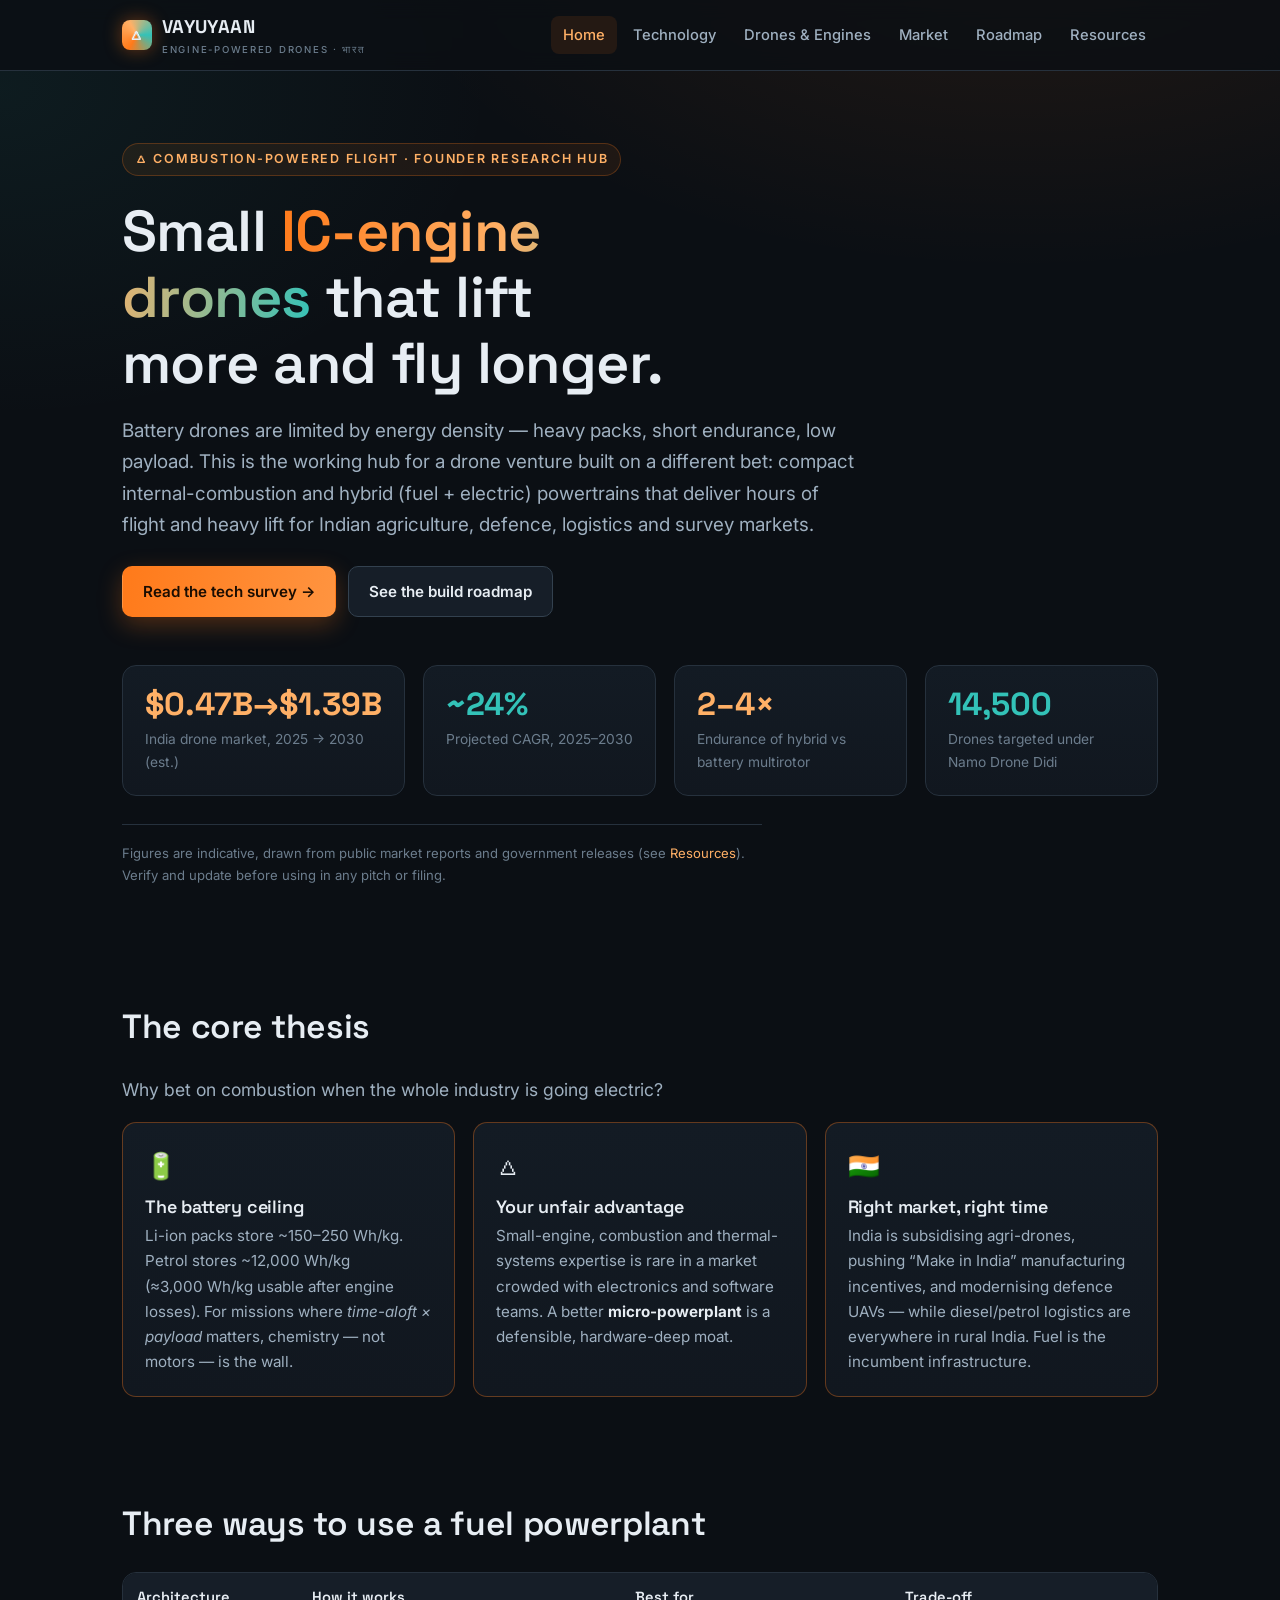
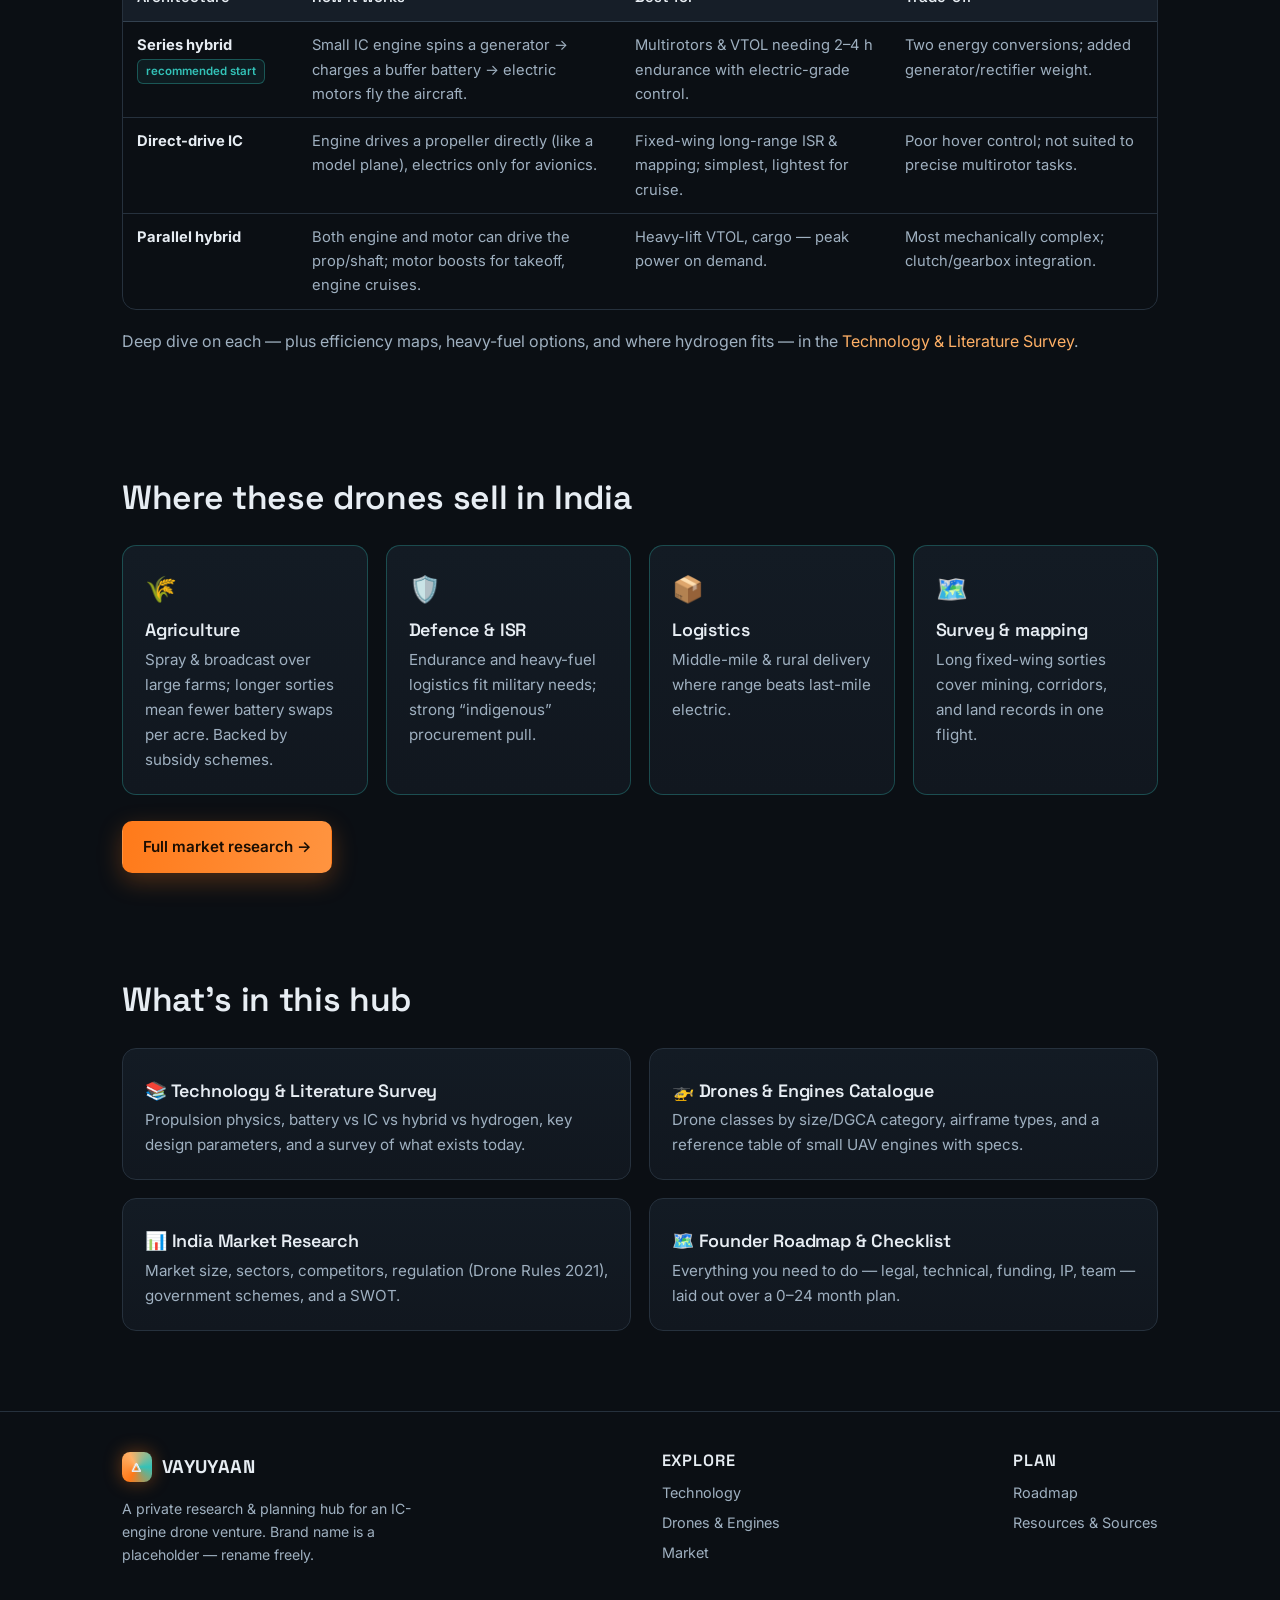
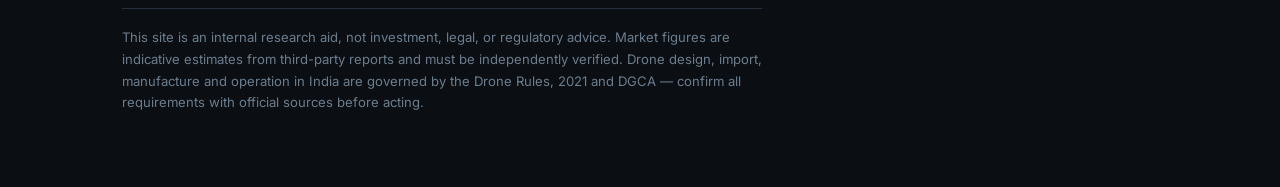
==== index.html @ 8cf5fa58 "Initial commit: IC-engine drone venture research & roadmap site Static GitHub-Pages-ready site: home" ====
<!DOCTYPE html>
<html lang="en">
<head>
<meta charset="UTF-8">
<meta name="viewport" content="width=device-width, initial-scale=1.0">
<title>VAYUYAAN — Engine-Powered Drones for India</title>
<meta name="description" content="A founder's research hub and roadmap for building small IC-engine and hybrid-powered drones for Indian agriculture, defence, logistics and surveying.">
<link rel="preconnect" href="https://fonts.googleapis.com">
<link rel="preconnect" href="https://fonts.gstatic.com" crossorigin>
<link href="https://fonts.googleapis.com/css2?family=Space+Grotesk:wght@400;500;600;700&family=Inter:wght@400;500;600&display=swap" rel="stylesheet">
<link rel="stylesheet" href="assets/style.css">
</head>
<body>

<header class="nav">
  <div class="nav-inner">
    <a class="brand" href="index.html">
      <span class="mark">🜂</span>
      <span>VAYUYAAN<small>Engine-powered drones · भारत</small></span>
    </a>
    <nav class="links">
      <a href="index.html" class="active">Home</a>
      <a href="technology.html">Technology</a>
      <a href="taxonomy.html">Drones &amp; Engines</a>
      <a href="market.html">Market</a>
      <a href="roadmap.html">Roadmap</a>
      <a href="resources.html">Resources</a>
    </nav>
  </div>
</header>

<main class="wrap">

  <section class="hero">
    <span class="eyebrow">🜂 Combustion-powered flight · Founder research hub</span>
    <h1>Small <span class="grad">IC-engine drones</span> that lift more and fly longer.</h1>
    <p class="lead">
      Battery drones are limited by energy density — heavy packs, short endurance, low payload.
      This is the working hub for a drone venture built on a different bet: compact internal-combustion
      and hybrid (fuel&nbsp;+&nbsp;electric) powertrains that deliver hours of flight and heavy lift for
      Indian agriculture, defence, logistics and survey markets.
    </p>
    <div class="cta-row">
      <a class="btn btn-primary" href="technology.html">Read the tech survey →</a>
      <a class="btn btn-ghost" href="roadmap.html">See the build roadmap</a>
    </div>
  </section>

  <section class="section">
    <div class="grid cols-4">
      <div class="card stat">
        <div class="num">$0.47B→$1.39B</div>
        <div class="lbl">India drone market, 2025 → 2030 (est.)</div>
      </div>
      <div class="card stat">
        <div class="num teal">~24%</div>
        <div class="lbl">Projected CAGR, 2025–2030</div>
      </div>
      <div class="card stat">
        <div class="num">2–4×</div>
        <div class="lbl">Endurance of hybrid vs battery multirotor</div>
      </div>
      <div class="card stat">
        <div class="num teal">14,500</div>
        <div class="lbl">Drones targeted under Namo Drone Didi</div>
      </div>
    </div>
    <p class="disclaimer">Figures are indicative, drawn from public market reports and government releases (see <a href="resources.html">Resources</a>). Verify and update before using in any pitch or filing.</p>
  </section>

  <section class="section">
    <h2 class="anchor" id="thesis">The core thesis</h2>
    <p class="lede">Why bet on combustion when the whole industry is going electric?</p>
    <div class="grid cols-3">
      <div class="card accent">
        <div class="ic">🔋</div>
        <h3>The battery ceiling</h3>
        <p>Li-ion packs store ~150–250&nbsp;Wh/kg. Petrol stores ~12,000&nbsp;Wh/kg (≈3,000&nbsp;Wh/kg usable after engine losses). For missions where <em>time-aloft × payload</em> matters, chemistry — not motors — is the wall.</p>
      </div>
      <div class="card accent">
        <div class="ic">🜂</div>
        <h3>Your unfair advantage</h3>
        <p>Small-engine, combustion and thermal-systems expertise is rare in a market crowded with electronics and software teams. A better <strong>micro-powerplant</strong> is a defensible, hardware-deep moat.</p>
      </div>
      <div class="card accent">
        <div class="ic">🇮🇳</div>
        <h3>Right market, right time</h3>
        <p>India is subsidising agri-drones, pushing “Make in India” manufacturing incentives, and modernising defence UAVs — while diesel/petrol logistics are everywhere in rural India. Fuel is the incumbent infrastructure.</p>
      </div>
    </div>
  </section>

  <section class="section">
    <h2 class="anchor" id="how">Three ways to use a fuel powerplant</h2>
    <div class="table-wrap">
      <table>
        <thead>
          <tr><th>Architecture</th><th>How it works</th><th>Best for</th><th>Trade-off</th></tr>
        </thead>
        <tbody>
          <tr>
            <td><strong>Series hybrid</strong> <span class="tag t">recommended start</span></td>
            <td>Small IC engine spins a generator → charges a buffer battery → electric motors fly the aircraft.</td>
            <td>Multirotors &amp; VTOL needing 2–4&nbsp;h endurance with electric-grade control.</td>
            <td>Two energy conversions; added generator/rectifier weight.</td>
          </tr>
          <tr>
            <td><strong>Direct-drive IC</strong></td>
            <td>Engine drives a propeller directly (like a model plane), electrics only for avionics.</td>
            <td>Fixed-wing long-range ISR &amp; mapping; simplest, lightest for cruise.</td>
            <td>Poor hover control; not suited to precise multirotor tasks.</td>
          </tr>
          <tr>
            <td><strong>Parallel hybrid</strong></td>
            <td>Both engine and motor can drive the prop/shaft; motor boosts for takeoff, engine cruises.</td>
            <td>Heavy-lift VTOL, cargo — peak power on demand.</td>
            <td>Most mechanically complex; clutch/gearbox integration.</td>
          </tr>
        </tbody>
      </table>
    </div>
    <p>Deep dive on each — plus efficiency maps, heavy-fuel options, and where hydrogen fits — in the <a href="technology.html">Technology &amp; Literature Survey</a>.</p>
  </section>

  <section class="section">
    <h2 class="anchor" id="sectors">Where these drones sell in India</h2>
    <div class="grid cols-4">
      <div class="card teal"><div class="ic">🌾</div><h3>Agriculture</h3><p>Spray &amp; broadcast over large farms; longer sorties mean fewer battery swaps per acre. Backed by subsidy schemes.</p></div>
      <div class="card teal"><div class="ic">🛡️</div><h3>Defence &amp; ISR</h3><p>Endurance and heavy-fuel logistics fit military needs; strong “indigenous” procurement pull.</p></div>
      <div class="card teal"><div class="ic">📦</div><h3>Logistics</h3><p>Middle-mile &amp; rural delivery where range beats last-mile electric.</p></div>
      <div class="card teal"><div class="ic">🗺️</div><h3>Survey &amp; mapping</h3><p>Long fixed-wing sorties cover mining, corridors, and land records in one flight.</p></div>
    </div>
    <div class="cta-row">
      <a class="btn btn-primary" href="market.html">Full market research →</a>
    </div>
  </section>

  <section class="section">
    <h2 class="anchor" id="start">What's in this hub</h2>
    <div class="grid cols-2">
      <a class="card" href="technology.html" style="text-decoration:none">
        <h3>📚 Technology &amp; Literature Survey</h3>
        <p>Propulsion physics, battery vs IC vs hybrid vs hydrogen, key design parameters, and a survey of what exists today.</p>
      </a>
      <a class="card" href="taxonomy.html" style="text-decoration:none">
        <h3>🚁 Drones &amp; Engines Catalogue</h3>
        <p>Drone classes by size/DGCA category, airframe types, and a reference table of small UAV engines with specs.</p>
      </a>
      <a class="card" href="market.html" style="text-decoration:none">
        <h3>📊 India Market Research</h3>
        <p>Market size, sectors, competitors, regulation (Drone Rules 2021), government schemes, and a SWOT.</p>
      </a>
      <a class="card" href="roadmap.html" style="text-decoration:none">
        <h3>🗺️ Founder Roadmap &amp; Checklist</h3>
        <p>Everything you need to do — legal, technical, funding, IP, team — laid out over a 0–24 month plan.</p>
      </a>
    </div>
  </section>

</main>

<footer class="foot">
  <div class="wrap">
    <div class="cols">
      <div style="max-width:34ch">
        <div class="brand" style="margin-bottom:10px"><span class="mark">🜂</span><span>VAYUYAAN</span></div>
        <p style="font-size:.88rem">A private research &amp; planning hub for an IC-engine drone venture. Brand name is a placeholder — rename freely.</p>
      </div>
      <div>
        <h4>Explore</h4>
        <ul>
          <li><a href="technology.html">Technology</a></li>
          <li><a href="taxonomy.html">Drones &amp; Engines</a></li>
          <li><a href="market.html">Market</a></li>
        </ul>
      </div>
      <div>
        <h4>Plan</h4>
        <ul>
          <li><a href="roadmap.html">Roadmap</a></li>
          <li><a href="resources.html">Resources &amp; Sources</a></li>
        </ul>
      </div>
    </div>
    <p class="disclaimer">
      This site is an internal research aid, not investment, legal, or regulatory advice. Market figures are indicative estimates from third-party reports and must be independently verified. Drone design, import, manufacture and operation in India are governed by the Drone Rules, 2021 and DGCA — confirm all requirements with official sources before acting.
    </p>
  </div>
</footer>

</body>
</html>
---- assets/style.css ----
/* ==========================================================================
   VAYUYAAN — Engine-powered drones for India
   Shared stylesheet for the static GitHub Pages site
   Placeholder brand — rename freely in every page's <header> and <title>.
   ========================================================================== */

:root {
  --bg:        #0b0f14;
  --bg-2:      #11171f;
  --bg-3:      #161e28;
  --panel:     #131b24;
  --border:    #26313d;
  --border-2:  #33414f;
  --text:      #e7edf3;
  --text-dim:  #9fb0c0;
  --text-mut:  #6c7d8d;
  --accent:    #ff7a1a;   /* combustion orange */
  --accent-2:  #ffb066;
  --teal:      #33c2b8;   /* aero / data teal */
  --teal-dim:  #1c6f69;
  --green:     #4ccf7a;
  --red:       #ef5a5a;
  --yellow:    #f2c14e;
  --shadow:    0 10px 40px rgba(0,0,0,.45);
  --radius:    14px;
  --maxw:      1080px;
  --font-head: "Space Grotesk", "Segoe UI", system-ui, sans-serif;
  --font-body: "Inter", system-ui, -apple-system, "Segoe UI", sans-serif;
}

* { box-sizing: border-box; }

html { scroll-behavior: smooth; scroll-padding-top: 90px; }

body {
  margin: 0;
  font-family: var(--font-body);
  background: var(--bg);
  color: var(--text);
  line-height: 1.65;
  -webkit-font-smoothing: antialiased;
  text-rendering: optimizeLegibility;
}

/* Subtle grid/glow background */
body::before {
  content: "";
  position: fixed;
  inset: 0;
  z-index: -1;
  background:
    radial-gradient(1100px 600px at 80% -10%, rgba(255,122,26,.10), transparent 60%),
    radial-gradient(900px 600px at 0% 10%, rgba(51,194,184,.07), transparent 55%),
    linear-gradient(var(--bg), var(--bg));
}

a { color: var(--accent-2); text-decoration: none; }
a:hover { text-decoration: underline; }

h1, h2, h3, h4 { font-family: var(--font-head); line-height: 1.15; font-weight: 600; letter-spacing: -.01em; }
h2 { font-size: clamp(1.5rem, 3vw, 2.1rem); margin-top: 2.4em; }
h3 { font-size: 1.25rem; margin-top: 1.8em; color: var(--text); }
h4 { font-size: 1.02rem; color: var(--accent-2); margin: 1.4em 0 .4em; text-transform: uppercase; letter-spacing: .06em; }

p { color: var(--text-dim); }
strong { color: var(--text); }

/* ------- Layout ------- */
.wrap { max-width: var(--maxw); margin: 0 auto; padding: 0 22px; }

/* ------- Top nav ------- */
header.nav {
  position: sticky; top: 0; z-index: 50;
  background: rgba(11,15,20,.82);
  backdrop-filter: blur(10px);
  border-bottom: 1px solid var(--border);
}
.nav-inner {
  max-width: var(--maxw); margin: 0 auto; padding: 12px 22px;
  display: flex; align-items: center; gap: 22px; flex-wrap: wrap;
}
.brand { display: flex; align-items: center; gap: 10px; font-family: var(--font-head); font-weight: 700; font-size: 1.15rem; color: var(--text); letter-spacing: .02em; }
.brand:hover { text-decoration: none; }
.brand .mark {
  width: 30px; height: 30px; border-radius: 8px;
  background: conic-gradient(from 210deg, var(--accent), var(--accent-2), var(--teal), var(--accent));
  display: grid; place-items: center; font-size: 15px;
  box-shadow: 0 0 18px rgba(255,122,26,.4);
}
.brand small { display:block; font-size:.6rem; letter-spacing:.18em; color: var(--text-mut); font-family: var(--font-body); font-weight:500; text-transform: uppercase; }
nav.links { display: flex; gap: 4px; margin-left: auto; flex-wrap: wrap; }
nav.links a {
  color: var(--text-dim); padding: 7px 12px; border-radius: 8px; font-size: .92rem; font-weight: 500;
}
nav.links a:hover { color: var(--text); background: var(--bg-3); text-decoration: none; }
nav.links a.active { color: var(--accent-2); background: rgba(255,122,26,.10); }

/* ------- Hero ------- */
.hero { padding: 72px 0 40px; }
.eyebrow {
  display:inline-flex; align-items:center; gap:8px;
  font-size:.78rem; letter-spacing:.14em; text-transform:uppercase; font-weight:600;
  color: var(--accent-2); background: rgba(255,122,26,.08);
  border:1px solid rgba(255,122,26,.25); padding:5px 12px; border-radius: 999px;
}
.hero h1 { font-size: clamp(2.1rem, 6vw, 3.6rem); margin: 22px 0 10px; max-width: 15ch; }
.hero h1 .grad {
  background: linear-gradient(100deg, var(--accent), var(--accent-2) 50%, var(--teal));
  -webkit-background-clip: text; background-clip: text; color: transparent;
}
.hero .lead { font-size: 1.18rem; color: var(--text-dim); max-width: 62ch; }
.cta-row { display:flex; gap: 12px; flex-wrap: wrap; margin-top: 26px; }
.btn {
  display:inline-flex; align-items:center; gap:8px;
  padding: 12px 20px; border-radius: 10px; font-weight: 600; font-size: .95rem;
  border: 1px solid transparent; cursor: pointer;
}
.btn-primary { background: linear-gradient(100deg, var(--accent), #ff9440); color:#1a0d02; box-shadow: 0 8px 24px rgba(255,122,26,.28); }
.btn-primary:hover { text-decoration:none; filter: brightness(1.06); }
.btn-ghost { background: var(--bg-3); color: var(--text); border-color: var(--border-2); }
.btn-ghost:hover { text-decoration:none; border-color: var(--teal); color: #fff; }

/* ------- Page header (interior pages) ------- */
.pagehead { padding: 54px 0 8px; border-bottom: 1px solid var(--border); margin-bottom: 8px; }
.pagehead .eyebrow { margin-bottom: 16px; }
.pagehead h1 { font-size: clamp(1.9rem, 4.5vw, 2.8rem); margin: 0 0 8px; }
.pagehead p { font-size: 1.08rem; max-width: 70ch; }

/* ------- Cards / grid ------- */
.grid { display: grid; gap: 18px; }
.grid.cols-2 { grid-template-columns: repeat(2, 1fr); }
.grid.cols-3 { grid-template-columns: repeat(3, 1fr); }
.grid.cols-4 { grid-template-columns: repeat(4, 1fr); }
@media (max-width: 860px){ .grid.cols-2,.grid.cols-3,.grid.cols-4 { grid-template-columns: 1fr; } }

.card {
  background: linear-gradient(180deg, var(--panel), var(--bg-2));
  border: 1px solid var(--border);
  border-radius: var(--radius);
  padding: 22px;
}
.card:hover { border-color: var(--border-2); }
.card .ic { font-size: 1.6rem; }
.card h3 { margin: 10px 0 6px; font-size: 1.12rem; }
.card p { margin: 0; font-size: .95rem; }
.card.accent { border-color: rgba(255,122,26,.35); }
.card.teal { border-color: rgba(51,194,184,.30); }

/* Stat tiles */
.stat { text-align: left; }
.stat .num { font-family: var(--font-head); font-size: 2rem; font-weight: 700; color: var(--accent-2); line-height: 1; }
.stat .num.teal { color: var(--teal); }
.stat .lbl { font-size: .86rem; color: var(--text-mut); margin-top: 8px; }

/* ------- Tables ------- */
.table-wrap { overflow-x: auto; margin: 18px 0; border: 1px solid var(--border); border-radius: var(--radius); }
table { border-collapse: collapse; width: 100%; min-width: 560px; font-size: .92rem; }
thead th {
  background: var(--bg-3); color: var(--text); text-align: left; font-family: var(--font-head);
  font-weight: 600; padding: 12px 14px; border-bottom: 1px solid var(--border-2); position: sticky; top: 0;
}
tbody td { padding: 11px 14px; border-bottom: 1px solid var(--border); color: var(--text-dim); vertical-align: top; }
tbody tr:last-child td { border-bottom: none; }
tbody tr:hover td { background: rgba(255,255,255,.015); }
td strong, th strong { color: var(--text); }
.tag {
  display:inline-block; font-size:.72rem; font-weight:600; padding:2px 8px; border-radius:6px;
  background: var(--bg-3); border:1px solid var(--border-2); color: var(--text-dim);
}
.tag.g { color: var(--green); border-color: rgba(76,207,122,.35); background: rgba(76,207,122,.08); }
.tag.o { color: var(--accent-2); border-color: rgba(255,122,26,.35); background: rgba(255,122,26,.08); }
.tag.r { color: var(--red); border-color: rgba(239,90,90,.35); background: rgba(239,90,90,.08); }
.tag.t { color: var(--teal); border-color: rgba(51,194,184,.35); background: rgba(51,194,184,.08); }

/* ------- Callouts ------- */
.note {
  border-left: 3px solid var(--teal); background: var(--bg-2);
  padding: 14px 18px; border-radius: 0 10px 10px 0; margin: 20px 0; font-size: .93rem; color: var(--text-dim);
}
.note.warn { border-left-color: var(--yellow); }
.note.fire { border-left-color: var(--accent); }
.note strong { color: var(--text); }

/* ------- Section intro ------- */
.section { padding: 8px 0 20px; }
.lede { font-size: 1.1rem; color: var(--text-dim); max-width: 72ch; }

/* Checklist */
ul.check { list-style: none; padding: 0; }
ul.check li { padding: 8px 0 8px 30px; position: relative; color: var(--text-dim); border-bottom: 1px dashed var(--border); }
ul.check li::before { content: "▹"; position: absolute; left: 6px; color: var(--accent); }
ul.check li strong { color: var(--text); }

/* Timeline / phases */
.phase { border: 1px solid var(--border); border-radius: var(--radius); padding: 20px 22px; margin: 16px 0; background: var(--bg-2); position: relative; overflow: hidden; }
.phase::before { content:""; position:absolute; left:0; top:0; bottom:0; width:4px; background: linear-gradient(var(--accent), var(--teal)); }
.phase .ph-label { font-family: var(--font-head); font-size:.78rem; letter-spacing:.12em; text-transform:uppercase; color: var(--accent-2); }
.phase h3 { margin: 4px 0 6px; }

/* Definition grid */
dl.defs { display:grid; grid-template-columns: 200px 1fr; gap: 0; margin: 16px 0; }
dl.defs dt { font-weight:600; color: var(--text); padding: 10px 0; border-top: 1px solid var(--border); font-family: var(--font-head); }
dl.defs dd { margin:0; padding:10px 0; border-top:1px solid var(--border); color: var(--text-dim); }
@media(max-width:640px){ dl.defs { grid-template-columns: 1fr; } dl.defs dd { border-top:none; padding-top:0; } }

/* Anchored section titles */
.anchor { scroll-margin-top: 90px; }

/* On-page toc */
.toc { background: var(--bg-2); border:1px solid var(--border); border-radius: var(--radius); padding: 16px 20px; margin: 22px 0; }
.toc strong { display:block; font-family: var(--font-head); margin-bottom: 8px; color: var(--text); }
.toc ol { margin: 0; padding-left: 20px; columns: 2; column-gap: 30px; }
.toc li { color: var(--text-dim); margin: 4px 0; }
@media(max-width:640px){ .toc ol { columns: 1; } }

/* ------- Footer ------- */
footer.foot { border-top: 1px solid var(--border); margin-top: 60px; padding: 40px 0 60px; color: var(--text-mut); font-size: .9rem; }
footer.foot .cols { display:flex; gap: 40px; flex-wrap: wrap; justify-content: space-between; }
footer.foot a { color: var(--text-dim); }
footer.foot h4 { color: var(--text); margin: 0 0 10px; }
footer.foot ul { list-style:none; padding:0; margin:0; }
footer.foot li { margin: 6px 0; }
.disclaimer { margin-top: 28px; padding-top: 18px; border-top: 1px solid var(--border); font-size: .82rem; color: var(--text-mut); max-width: 80ch; }

/* Sources list */
.sources { font-size: .85rem; color: var(--text-mut); }
.sources li { margin: 6px 0; }

hr.rule { border:none; border-top:1px solid var(--border); margin: 34px 0; }

.kicker { color: var(--teal); font-family: var(--font-head); font-weight:600; font-size:.8rem; letter-spacing:.12em; text-transform:uppercase; }
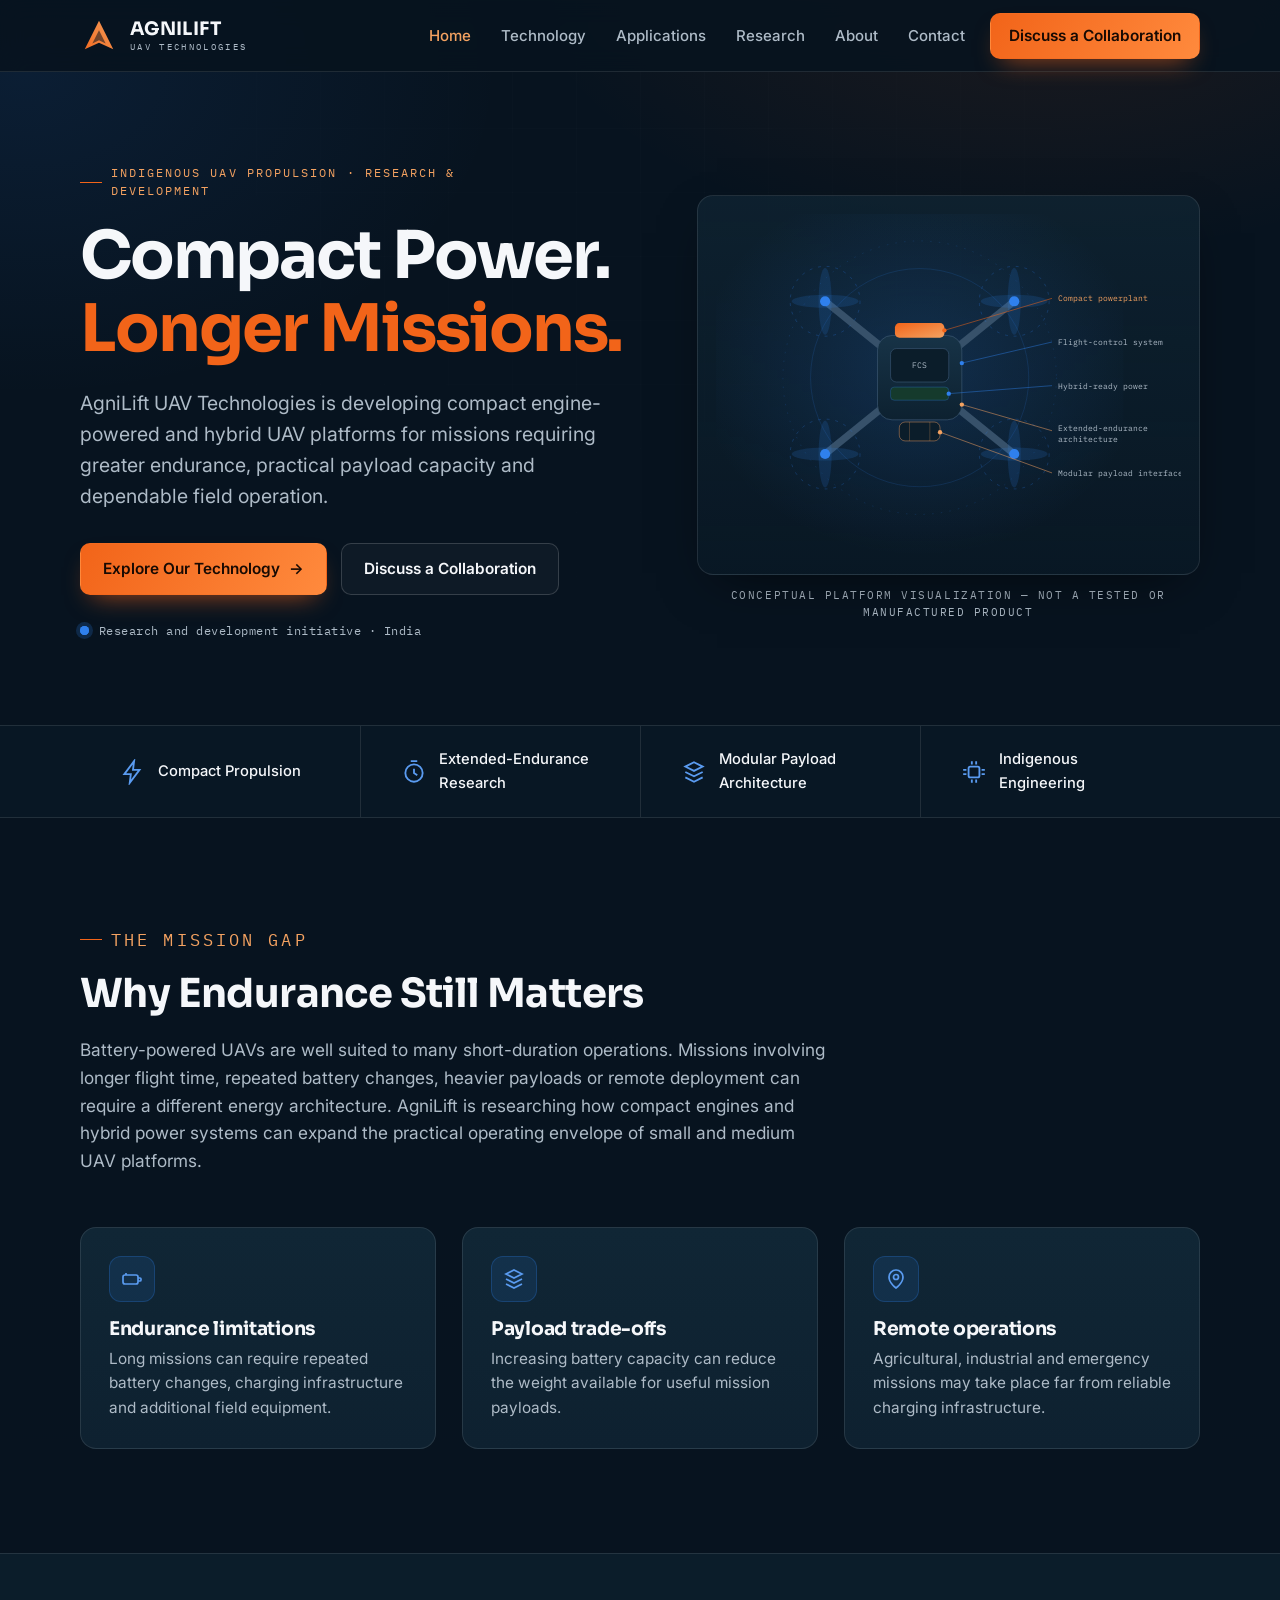
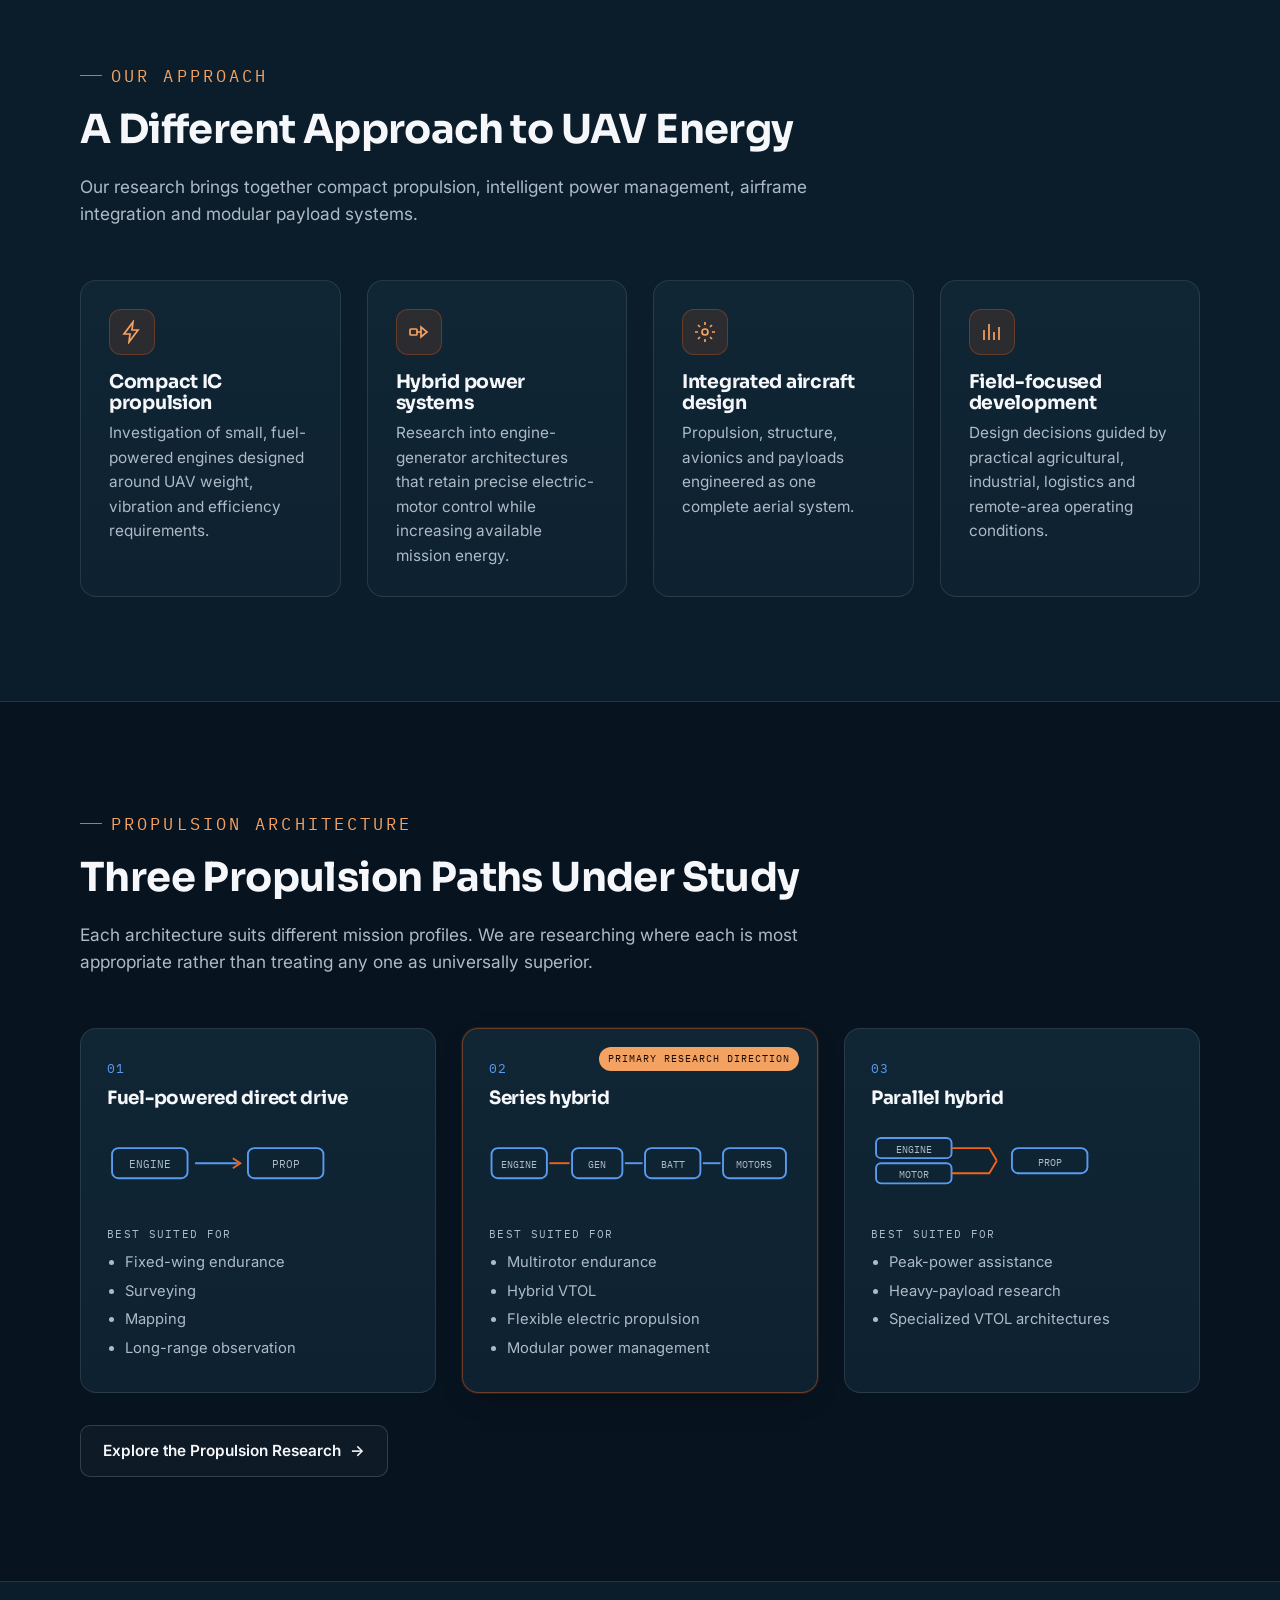
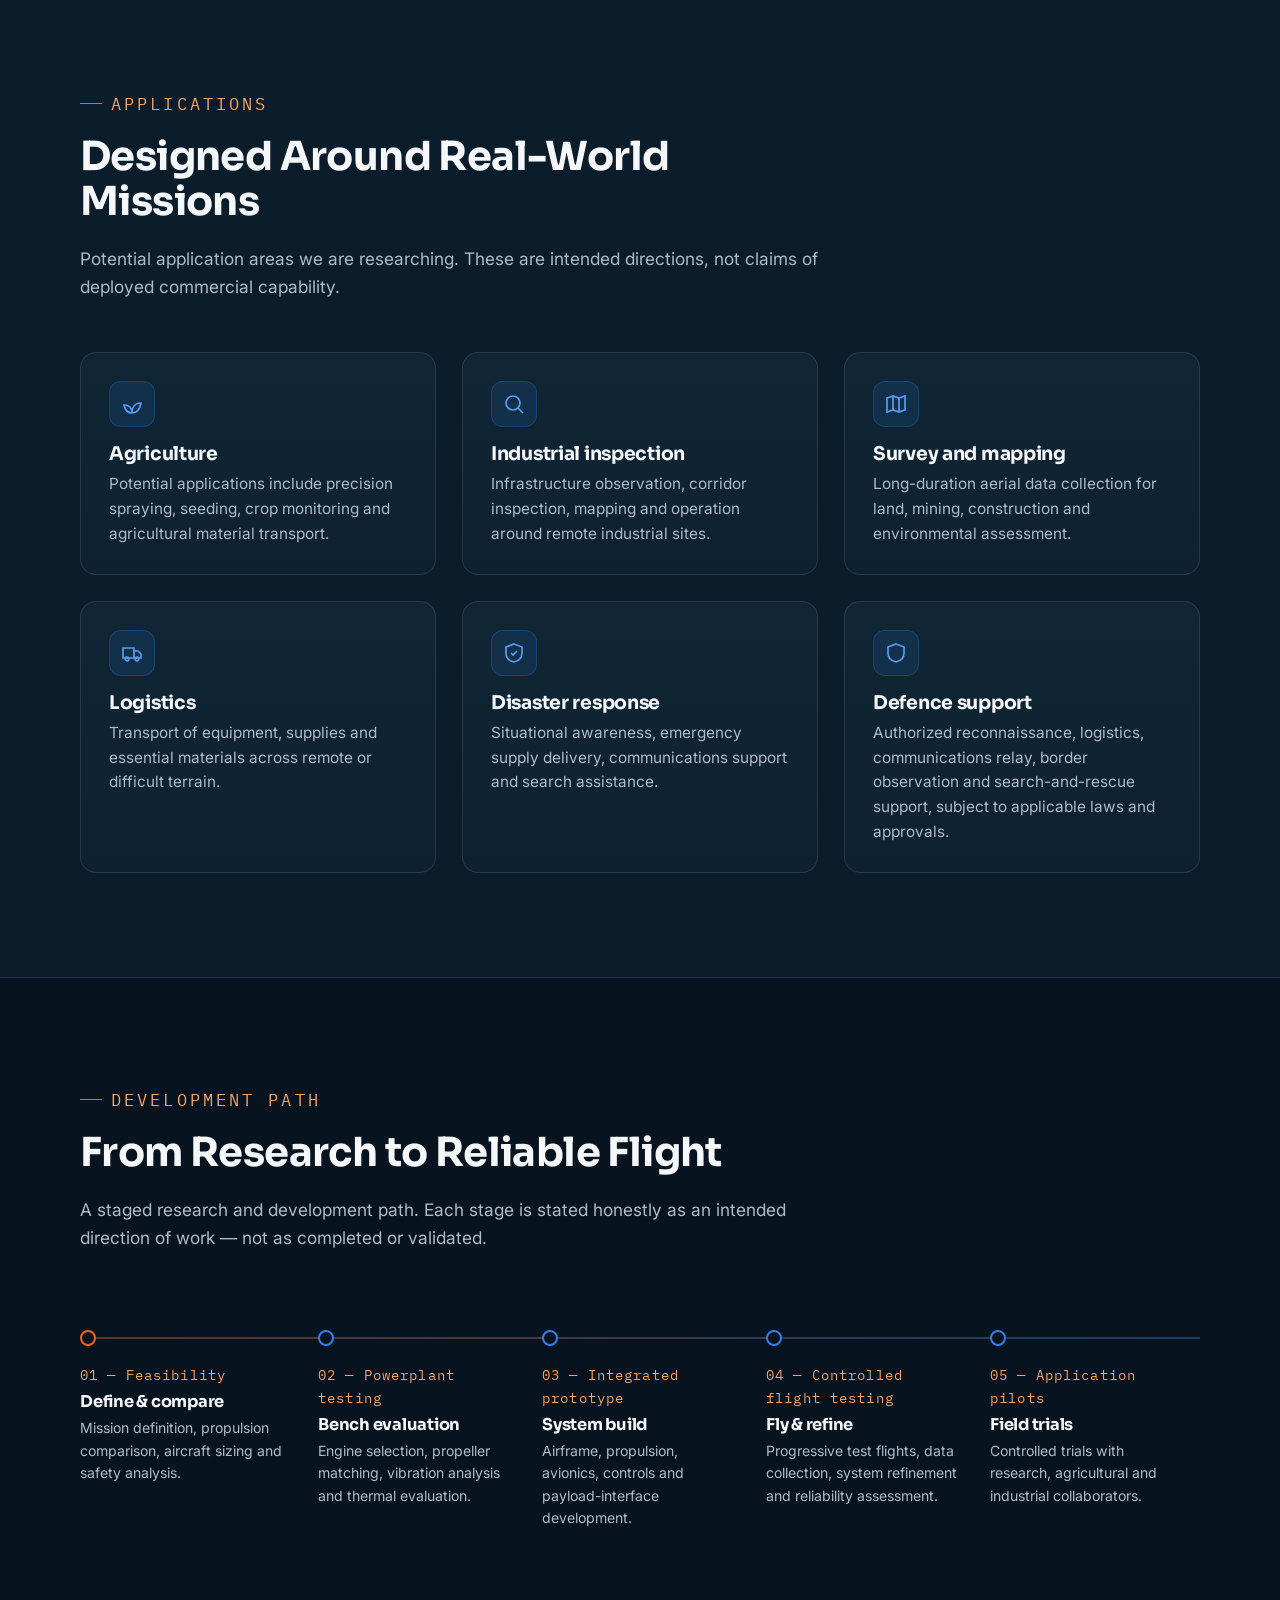
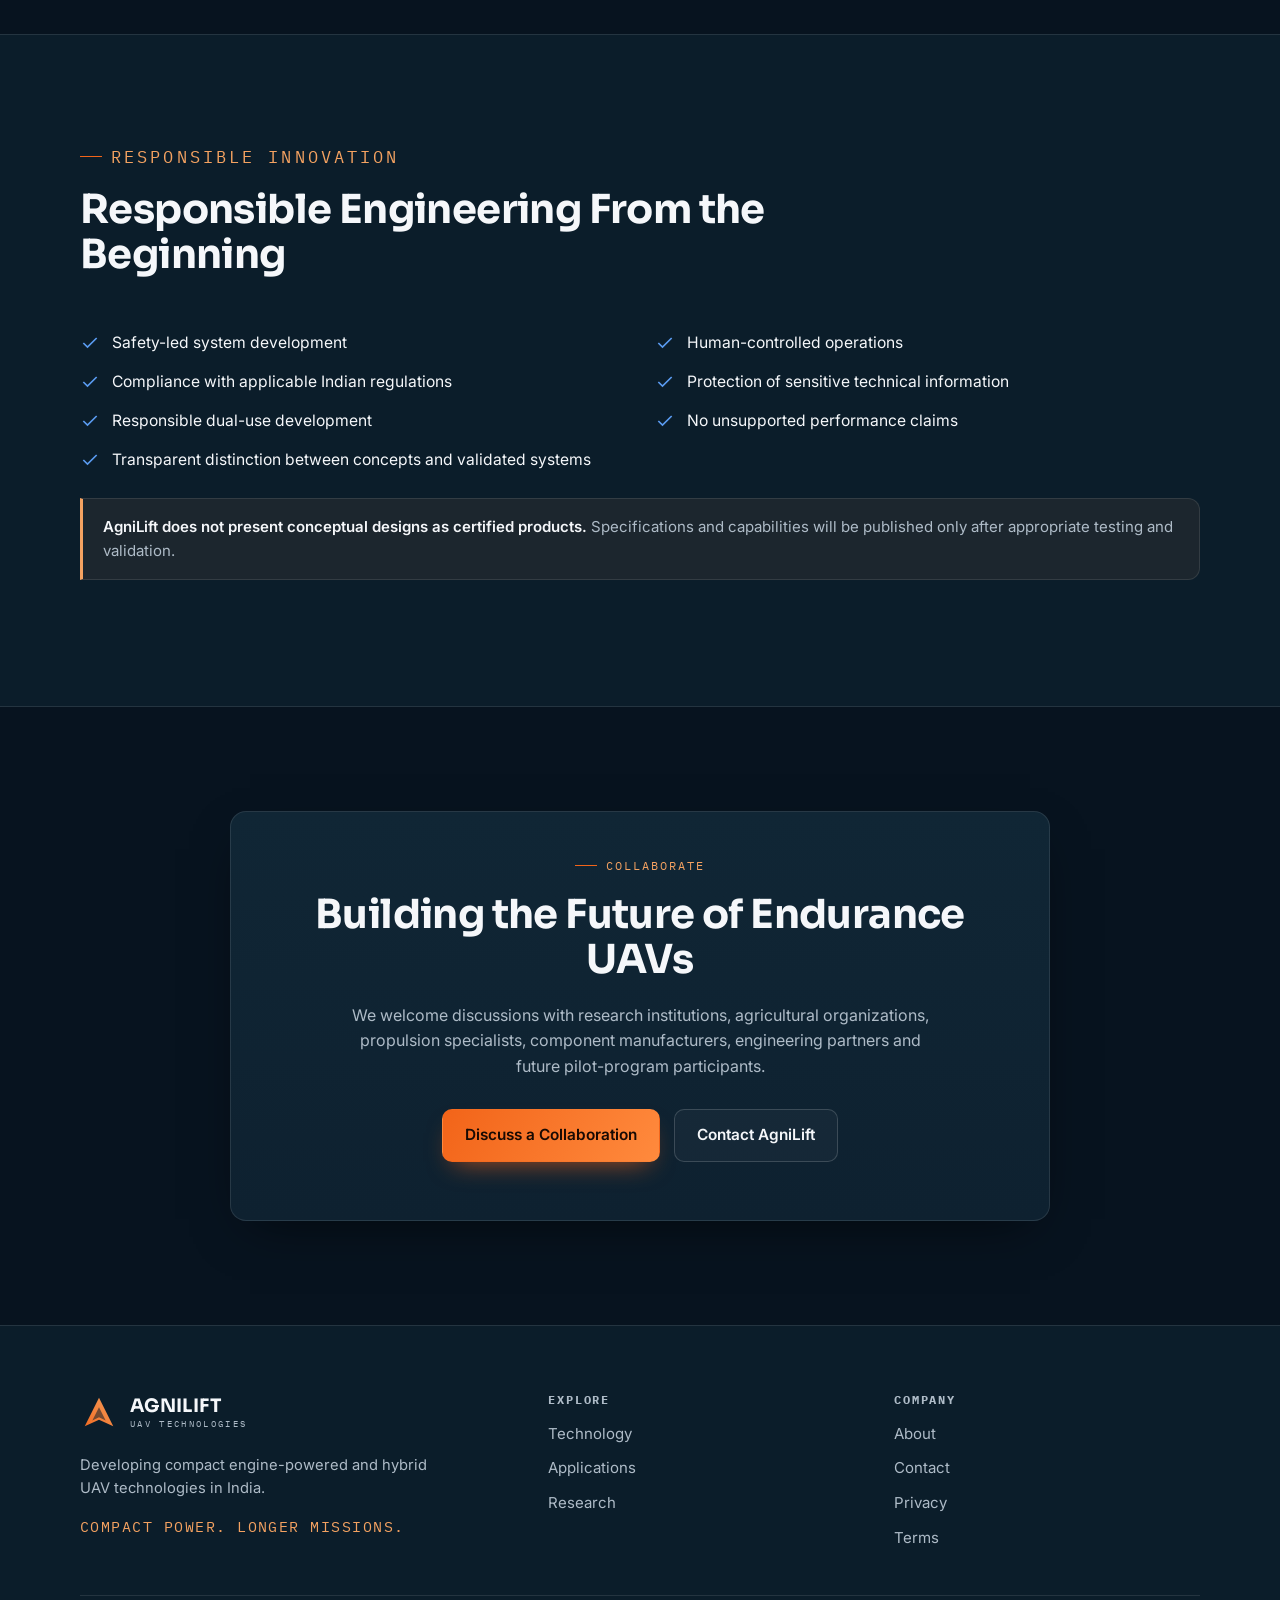
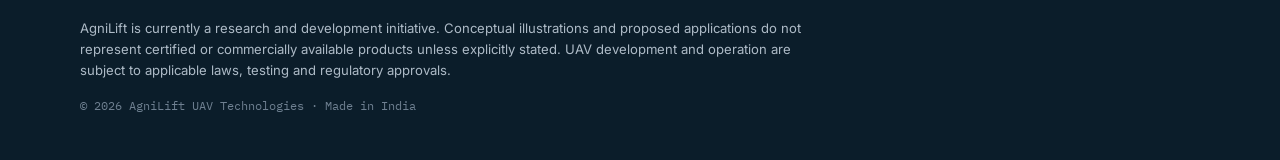
==== commit cc24b802: "Rebrand to AgniLift UAV Technologies — public company website Redesign the site from an internal fou" ====
--- a/index.html
+++ b/index.html
@@ -3,190 +3,342 @@
 <head>
 <meta charset="UTF-8">
 <meta name="viewport" content="width=device-width, initial-scale=1.0">
-<title>VAYUYAAN — Engine-Powered Drones for India</title>
-<meta name="description" content="A founder's research hub and roadmap for building small IC-engine and hybrid-powered drones for Indian agriculture, defence, logistics and surveying.">
+<title>AgniLift UAV Technologies | Engine-Powered UAV Research</title>
+<meta name="description" content="AgniLift UAV Technologies is researching compact engine-powered and hybrid UAV platforms for extended-endurance agricultural, industrial, logistics and defence-support missions.">
+<meta name="theme-color" content="#07131F">
+<meta property="og:type" content="website">
+<meta property="og:title" content="AgniLift UAV Technologies | Engine-Powered UAV Research">
+<meta property="og:description" content="An Indian research-led initiative developing compact internal-combustion and hybrid-powered UAV platforms for longer, payload-oriented missions.">
+<meta property="og:site_name" content="AgniLift UAV Technologies">
 <link rel="preconnect" href="https://fonts.googleapis.com">
 <link rel="preconnect" href="https://fonts.gstatic.com" crossorigin>
-<link href="https://fonts.googleapis.com/css2?family=Space+Grotesk:wght@400;500;600;700&family=Inter:wght@400;500;600&display=swap" rel="stylesheet">
+<link href="https://fonts.googleapis.com/css2?family=Sora:wght@500;600;700&family=Inter:wght@400;500;600&family=IBM+Plex+Mono:wght@400;500&display=swap" rel="stylesheet">
 <link rel="stylesheet" href="assets/style.css">
 </head>
 <body>
-
-<header class="nav">
-  <div class="nav-inner">
-    <a class="brand" href="index.html">
-      <span class="mark">🜂</span>
-      <span>VAYUYAAN<small>Engine-powered drones · भारत</small></span>
+<a class="skip-link" href="#main">Skip to content</a>
+
+<header class="site-header">
+  <div class="container header-inner">
+    <a class="logo" href="index.html" aria-label="AgniLift UAV Technologies — home">
+      <svg class="logo-mark" viewBox="0 0 40 40" role="img" aria-label="AgniLift">
+        <defs><linearGradient id="agl1" x1="0" y1="40" x2="40" y2="0" gradientUnits="userSpaceOnUse">
+          <stop offset="0" stop-color="#F26419"/><stop offset="1" stop-color="#F4A261"/></linearGradient></defs>
+        <path d="M20 4 L35 34 L20 27 L5 34 Z" fill="url(#agl1)"/>
+        <path d="M20 14 L27 28 L20 24.5 L13 28 Z" fill="#07131F" opacity=".55"/>
+      </svg>
+      <span class="logo-text"><span class="logo-name">AGNILIFT</span><span class="logo-desc">UAV TECHNOLOGIES</span></span>
     </a>
-    <nav class="links">
-      <a href="index.html" class="active">Home</a>
-      <a href="technology.html">Technology</a>
-      <a href="taxonomy.html">Drones &amp; Engines</a>
-      <a href="market.html">Market</a>
-      <a href="roadmap.html">Roadmap</a>
-      <a href="resources.html">Resources</a>
+    <nav class="main-nav" aria-label="Primary">
+      <button class="nav-toggle" type="button" aria-label="Open menu" aria-expanded="false" aria-controls="nav-menu">
+        <span class="nav-toggle-bars" aria-hidden="true"><span></span><span></span><span></span></span>
+      </button>
+      <ul class="nav-menu" id="nav-menu">
+        <li><a href="index.html" class="active" aria-current="page">Home</a></li>
+        <li><a href="technology.html">Technology</a></li>
+        <li><a href="applications.html">Applications</a></li>
+        <li><a href="research.html">Research</a></li>
+        <li><a href="about.html">About</a></li>
+        <li><a href="contact.html">Contact</a></li>
+        <li class="nav-cta-item"><a class="btn btn-primary" href="contact.html">Discuss a Collaboration</a></li>
+      </ul>
     </nav>
   </div>
 </header>
-
-<main class="wrap">
-
+<div class="nav-backdrop"></div>
+
+<main id="main">
+
+  <!-- HERO -->
   <section class="hero">
-    <span class="eyebrow">🜂 Combustion-powered flight · Founder research hub</span>
-    <h1>Small <span class="grad">IC-engine drones</span> that lift more and fly longer.</h1>
-    <p class="lead">
-      Battery drones are limited by energy density — heavy packs, short endurance, low payload.
-      This is the working hub for a drone venture built on a different bet: compact internal-combustion
-      and hybrid (fuel&nbsp;+&nbsp;electric) powertrains that deliver hours of flight and heavy lift for
-      Indian agriculture, defence, logistics and survey markets.
-    </p>
-    <div class="cta-row">
-      <a class="btn btn-primary" href="technology.html">Read the tech survey →</a>
-      <a class="btn btn-ghost" href="roadmap.html">See the build roadmap</a>
-    </div>
-  </section>
-
-  <section class="section">
-    <div class="grid cols-4">
-      <div class="card stat">
-        <div class="num">$0.47B→$1.39B</div>
-        <div class="lbl">India drone market, 2025 → 2030 (est.)</div>
-      </div>
-      <div class="card stat">
-        <div class="num teal">~24%</div>
-        <div class="lbl">Projected CAGR, 2025–2030</div>
-      </div>
-      <div class="card stat">
-        <div class="num">2–4×</div>
-        <div class="lbl">Endurance of hybrid vs battery multirotor</div>
-      </div>
-      <div class="card stat">
-        <div class="num teal">14,500</div>
-        <div class="lbl">Drones targeted under Namo Drone Didi</div>
-      </div>
-    </div>
-    <p class="disclaimer">Figures are indicative, drawn from public market reports and government releases (see <a href="resources.html">Resources</a>). Verify and update before using in any pitch or filing.</p>
-  </section>
-
-  <section class="section">
-    <h2 class="anchor" id="thesis">The core thesis</h2>
-    <p class="lede">Why bet on combustion when the whole industry is going electric?</p>
-    <div class="grid cols-3">
-      <div class="card accent">
-        <div class="ic">🔋</div>
-        <h3>The battery ceiling</h3>
-        <p>Li-ion packs store ~150–250&nbsp;Wh/kg. Petrol stores ~12,000&nbsp;Wh/kg (≈3,000&nbsp;Wh/kg usable after engine losses). For missions where <em>time-aloft × payload</em> matters, chemistry — not motors — is the wall.</p>
-      </div>
-      <div class="card accent">
-        <div class="ic">🜂</div>
-        <h3>Your unfair advantage</h3>
-        <p>Small-engine, combustion and thermal-systems expertise is rare in a market crowded with electronics and software teams. A better <strong>micro-powerplant</strong> is a defensible, hardware-deep moat.</p>
-      </div>
-      <div class="card accent">
-        <div class="ic">🇮🇳</div>
-        <h3>Right market, right time</h3>
-        <p>India is subsidising agri-drones, pushing “Make in India” manufacturing incentives, and modernising defence UAVs — while diesel/petrol logistics are everywhere in rural India. Fuel is the incumbent infrastructure.</p>
-      </div>
-    </div>
-  </section>
-
-  <section class="section">
-    <h2 class="anchor" id="how">Three ways to use a fuel powerplant</h2>
-    <div class="table-wrap">
-      <table>
-        <thead>
-          <tr><th>Architecture</th><th>How it works</th><th>Best for</th><th>Trade-off</th></tr>
-        </thead>
-        <tbody>
-          <tr>
-            <td><strong>Series hybrid</strong> <span class="tag t">recommended start</span></td>
-            <td>Small IC engine spins a generator → charges a buffer battery → electric motors fly the aircraft.</td>
-            <td>Multirotors &amp; VTOL needing 2–4&nbsp;h endurance with electric-grade control.</td>
-            <td>Two energy conversions; added generator/rectifier weight.</td>
-          </tr>
-          <tr>
-            <td><strong>Direct-drive IC</strong></td>
-            <td>Engine drives a propeller directly (like a model plane), electrics only for avionics.</td>
-            <td>Fixed-wing long-range ISR &amp; mapping; simplest, lightest for cruise.</td>
-            <td>Poor hover control; not suited to precise multirotor tasks.</td>
-          </tr>
-          <tr>
-            <td><strong>Parallel hybrid</strong></td>
-            <td>Both engine and motor can drive the prop/shaft; motor boosts for takeoff, engine cruises.</td>
-            <td>Heavy-lift VTOL, cargo — peak power on demand.</td>
-            <td>Most mechanically complex; clutch/gearbox integration.</td>
-          </tr>
-        </tbody>
-      </table>
-    </div>
-    <p>Deep dive on each — plus efficiency maps, heavy-fuel options, and where hydrogen fits — in the <a href="technology.html">Technology &amp; Literature Survey</a>.</p>
-  </section>
-
-  <section class="section">
-    <h2 class="anchor" id="sectors">Where these drones sell in India</h2>
-    <div class="grid cols-4">
-      <div class="card teal"><div class="ic">🌾</div><h3>Agriculture</h3><p>Spray &amp; broadcast over large farms; longer sorties mean fewer battery swaps per acre. Backed by subsidy schemes.</p></div>
-      <div class="card teal"><div class="ic">🛡️</div><h3>Defence &amp; ISR</h3><p>Endurance and heavy-fuel logistics fit military needs; strong “indigenous” procurement pull.</p></div>
-      <div class="card teal"><div class="ic">📦</div><h3>Logistics</h3><p>Middle-mile &amp; rural delivery where range beats last-mile electric.</p></div>
-      <div class="card teal"><div class="ic">🗺️</div><h3>Survey &amp; mapping</h3><p>Long fixed-wing sorties cover mining, corridors, and land records in one flight.</p></div>
-    </div>
-    <div class="cta-row">
-      <a class="btn btn-primary" href="market.html">Full market research →</a>
-    </div>
-  </section>
-
-  <section class="section">
-    <h2 class="anchor" id="start">What's in this hub</h2>
-    <div class="grid cols-2">
-      <a class="card" href="technology.html" style="text-decoration:none">
-        <h3>📚 Technology &amp; Literature Survey</h3>
-        <p>Propulsion physics, battery vs IC vs hybrid vs hydrogen, key design parameters, and a survey of what exists today.</p>
-      </a>
-      <a class="card" href="taxonomy.html" style="text-decoration:none">
-        <h3>🚁 Drones &amp; Engines Catalogue</h3>
-        <p>Drone classes by size/DGCA category, airframe types, and a reference table of small UAV engines with specs.</p>
-      </a>
-      <a class="card" href="market.html" style="text-decoration:none">
-        <h3>📊 India Market Research</h3>
-        <p>Market size, sectors, competitors, regulation (Drone Rules 2021), government schemes, and a SWOT.</p>
-      </a>
-      <a class="card" href="roadmap.html" style="text-decoration:none">
-        <h3>🗺️ Founder Roadmap &amp; Checklist</h3>
-        <p>Everything you need to do — legal, technical, funding, IP, team — laid out over a 0–24 month plan.</p>
-      </a>
+    <div class="container hero-grid">
+      <div class="hero-copy">
+        <p class="eyebrow">Indigenous UAV Propulsion · Research &amp; Development</p>
+        <h1>Compact Power.<span class="line2">Longer Missions.</span></h1>
+        <p class="hero-lead">AgniLift UAV Technologies is developing compact engine-powered and hybrid UAV platforms for missions requiring greater endurance, practical payload capacity and dependable field operation.</p>
+        <div class="hero-cta">
+          <a class="btn btn-primary" href="technology.html">Explore Our Technology <span class="arrow" aria-hidden="true">→</span></a>
+          <a class="btn btn-ghost" href="contact.html">Discuss a Collaboration</a>
+        </div>
+        <p class="hero-status"><span class="status-dot" aria-hidden="true"></span> Research and development initiative · India</p>
+      </div>
+
+      <div class="hero-visual reveal">
+        <figure>
+          <div class="visual-frame">
+            <svg viewBox="0 0 640 470" role="img" aria-label="Conceptual illustration of a hybrid multirotor UAV with labelled subsystems: compact powerplant, modular payload interface, flight-control system, extended-endurance architecture and hybrid-ready power system." style="width:100%;height:auto;display:block">
+              <defs>
+                <linearGradient id="body-g" x1="0" y1="0" x2="0" y2="1">
+                  <stop offset="0" stop-color="#173347"/><stop offset="1" stop-color="#0d2130"/>
+                </linearGradient>
+                <radialGradient id="glow-g" cx="50%" cy="45%" r="55%">
+                  <stop offset="0" stop-color="#2F80ED" stop-opacity=".18"/><stop offset="1" stop-color="#2F80ED" stop-opacity="0"/>
+                </radialGradient>
+                <linearGradient id="pp-g" x1="0" y1="0" x2="1" y2="1">
+                  <stop offset="0" stop-color="#F26419"/><stop offset="1" stop-color="#F4A261"/>
+                </linearGradient>
+              </defs>
+              <rect x="0" y="0" width="560" height="470" fill="url(#glow-g)"/>
+              <!-- orbit lines -->
+              <g fill="none" stroke="#2F80ED" stroke-opacity=".22">
+                <circle class="orbit" cx="280" cy="225" r="188" stroke-dasharray="2 10"/>
+                <circle class="orbit rev" cx="280" cy="225" r="150"/>
+              </g>
+              <!-- arms -->
+              <g stroke="#37516a" stroke-width="10" stroke-linecap="round">
+                <line x1="280" y1="225" x2="150" y2="120"/><line x1="280" y1="225" x2="410" y2="120"/>
+                <line x1="280" y1="225" x2="150" y2="330"/><line x1="280" y1="225" x2="410" y2="330"/>
+              </g>
+              <!-- rotors -->
+              <g>
+                <g transform="translate(150,120)"><circle r="48" fill="none" stroke="#2F80ED" stroke-opacity=".35" class="airflow"/><ellipse rx="46" ry="9" fill="#2F80ED" fill-opacity=".16"/><ellipse rx="9" ry="46" fill="#2F80ED" fill-opacity=".16"/><circle r="7" fill="#2F80ED"/></g>
+                <g transform="translate(410,120)"><circle r="48" fill="none" stroke="#2F80ED" stroke-opacity=".35" class="airflow"/><ellipse rx="46" ry="9" fill="#2F80ED" fill-opacity=".16"/><ellipse rx="9" ry="46" fill="#2F80ED" fill-opacity=".16"/><circle r="7" fill="#2F80ED"/></g>
+                <g transform="translate(150,330)"><circle r="48" fill="none" stroke="#2F80ED" stroke-opacity=".35" class="airflow"/><ellipse rx="46" ry="9" fill="#2F80ED" fill-opacity=".16"/><ellipse rx="9" ry="46" fill="#2F80ED" fill-opacity=".16"/><circle r="7" fill="#2F80ED"/></g>
+                <g transform="translate(410,330)"><circle r="48" fill="none" stroke="#2F80ED" stroke-opacity=".35" class="airflow"/><ellipse rx="46" ry="9" fill="#2F80ED" fill-opacity=".16"/><ellipse rx="9" ry="46" fill="#2F80ED" fill-opacity=".16"/><circle r="7" fill="#2F80ED"/></g>
+              </g>
+              <!-- central body -->
+              <rect x="222" y="167" width="116" height="116" rx="20" fill="url(#body-g)" stroke="#3a5670"/>
+              <rect x="240" y="185" width="80" height="46" rx="8" fill="#0b1d2a" stroke="#456384" stroke-opacity=".7"/>
+              <text x="280" y="212" text-anchor="middle" font-family="IBM Plex Mono, monospace" font-size="11" fill="#AEBBC7">FCS</text>
+              <!-- powerplant module -->
+              <rect x="246" y="150" width="68" height="20" rx="6" fill="url(#pp-g)"/>
+              <!-- hybrid power block -->
+              <rect x="240" y="238" width="80" height="18" rx="5" fill="#153a2c" stroke="#2f80ed" stroke-opacity=".4"/>
+              <!-- payload pod -->
+              <rect x="252" y="286" width="56" height="26" rx="8" fill="#0b1d2a" stroke="#F4A261" stroke-opacity=".6"/>
+              <line x1="266" y1="286" x2="266" y2="312" stroke="#F4A261" stroke-opacity=".35"/><line x1="294" y1="286" x2="294" y2="312" stroke="#F4A261" stroke-opacity=".35"/>
+              <!-- callouts (right-side column, kept within viewBox) -->
+              <g font-family="IBM Plex Mono, monospace" font-size="11" fill="#AEBBC7">
+                <line x1="314" y1="160" x2="462" y2="116" stroke="#F26419" stroke-opacity=".7"/>
+                <circle cx="314" cy="160" r="3" fill="#F26419"/><text x="470" y="120" fill="#F4A261">Compact powerplant</text>
+                <line x1="338" y1="205" x2="462" y2="176" stroke="#2F80ED" stroke-opacity=".6"/>
+                <circle cx="338" cy="205" r="3" fill="#2F80ED"/><text x="470" y="180">Flight-control system</text>
+                <line x1="320" y1="247" x2="462" y2="236" stroke="#2F80ED" stroke-opacity=".6"/>
+                <circle cx="320" cy="247" r="3" fill="#2F80ED"/><text x="470" y="240">Hybrid-ready power</text>
+                <line x1="338" y1="262" x2="462" y2="298" stroke="#F4A261" stroke-opacity=".7"/>
+                <circle cx="338" cy="262" r="3" fill="#F4A261"/><text x="470" y="298">Extended-endurance</text><text x="470" y="314">architecture</text>
+                <line x1="308" y1="300" x2="462" y2="356" stroke="#F4A261" stroke-opacity=".7"/>
+                <circle cx="308" cy="300" r="3" fill="#F4A261"/><text x="470" y="360">Modular payload interface</text>
+              </g>
+            </svg>
+          </div>
+          <figcaption>Conceptual platform visualization — not a tested or manufactured product</figcaption>
+        </figure>
+      </div>
+    </div>
+  </section>
+
+  <!-- TRUST STRIP -->
+  <section class="trust-strip" aria-label="Technology focus areas">
+    <div class="container trust-grid">
+      <div class="trust-item"><svg viewBox="0 0 24 24" fill="none" stroke="currentColor" stroke-width="1.7" aria-hidden="true"><path d="M13 2 4 14h6l-1 8 9-12h-6l1-8z"/></svg><span>Compact Propulsion</span></div>
+      <div class="trust-item"><svg viewBox="0 0 24 24" fill="none" stroke="currentColor" stroke-width="1.7" aria-hidden="true"><circle cx="12" cy="13" r="8"/><path d="M12 9v4l3 2M12 2h0M9 2h6"/></svg><span>Extended-Endurance Research</span></div>
+      <div class="trust-item"><svg viewBox="0 0 24 24" fill="none" stroke="currentColor" stroke-width="1.7" aria-hidden="true"><path d="M12 3l8 4-8 4-8-4 8-4zM4 12l8 4 8-4M4 17l8 4 8-4"/></svg><span>Modular Payload Architecture</span></div>
+      <div class="trust-item"><svg viewBox="0 0 24 24" fill="none" stroke="currentColor" stroke-width="1.7" aria-hidden="true"><rect x="7" y="7" width="10" height="10" rx="1.5"/><path d="M10 2v3M14 2v3M10 19v3M14 19v3M2 10h3M2 14h3M19 10h3M19 14h3"/></svg><span>Indigenous Engineering</span></div>
+    </div>
+  </section>
+
+  <!-- MISSION PROBLEM -->
+  <section class="section" aria-labelledby="problem-h">
+    <div class="container">
+      <div class="section-head">
+        <p class="eyebrow">The Mission Gap</p>
+        <h2 id="problem-h">Why Endurance Still Matters</h2>
+        <p>Battery-powered UAVs are well suited to many short-duration operations. Missions involving longer flight time, repeated battery changes, heavier payloads or remote deployment can require a different energy architecture. AgniLift is researching how compact engines and hybrid power systems can expand the practical operating envelope of small and medium UAV platforms.</p>
+      </div>
+      <div class="grid grid-3">
+        <div class="card reveal"><div class="card-icon"><svg viewBox="0 0 24 24" fill="none" stroke="currentColor" stroke-width="1.7" aria-hidden="true"><rect x="3" y="8" width="15" height="9" rx="2"/><path d="M18 11h2a1 1 0 0 1 1 1v1a1 1 0 0 1-1 1h-2M6 8V6"/></svg></div><h3>Endurance limitations</h3><p>Long missions can require repeated battery changes, charging infrastructure and additional field equipment.</p></div>
+        <div class="card reveal"><div class="card-icon"><svg viewBox="0 0 24 24" fill="none" stroke="currentColor" stroke-width="1.7" aria-hidden="true"><path d="M12 3l8 4-8 4-8-4 8-4zM4 12l8 4 8-4M4 17l8 4 8-4"/></svg></div><h3>Payload trade-offs</h3><p>Increasing battery capacity can reduce the weight available for useful mission payloads.</p></div>
+        <div class="card reveal"><div class="card-icon"><svg viewBox="0 0 24 24" fill="none" stroke="currentColor" stroke-width="1.7" aria-hidden="true"><path d="M12 21s-7-5.2-7-11a7 7 0 0 1 14 0c0 5.8-7 11-7 11z"/><circle cx="12" cy="10" r="2.5"/></svg></div><h3>Remote operations</h3><p>Agricultural, industrial and emergency missions may take place far from reliable charging infrastructure.</p></div>
+      </div>
+    </div>
+  </section>
+
+  <!-- APPROACH -->
+  <section class="section alt" aria-labelledby="approach-h">
+    <div class="container">
+      <div class="section-head">
+        <p class="eyebrow">Our Approach</p>
+        <h2 id="approach-h">A Different Approach to UAV Energy</h2>
+        <p>Our research brings together compact propulsion, intelligent power management, airframe integration and modular payload systems.</p>
+      </div>
+      <div class="grid grid-4">
+        <div class="card flame reveal"><div class="card-icon"><svg viewBox="0 0 24 24" fill="none" stroke="currentColor" stroke-width="1.7" aria-hidden="true"><path d="M13 2 4 14h6l-1 8 9-12h-6l1-8z"/></svg></div><h3>Compact IC propulsion</h3><p>Investigation of small, fuel-powered engines designed around UAV weight, vibration and efficiency requirements.</p></div>
+        <div class="card flame reveal"><div class="card-icon"><svg viewBox="0 0 24 24" fill="none" stroke="currentColor" stroke-width="1.7" aria-hidden="true"><rect x="3" y="9" width="7" height="6" rx="1"/><path d="M10 12h4M14 7v10l6-5-6-5z"/></svg></div><h3>Hybrid power systems</h3><p>Research into engine-generator architectures that retain precise electric-motor control while increasing available mission energy.</p></div>
+        <div class="card flame reveal"><div class="card-icon"><svg viewBox="0 0 24 24" fill="none" stroke="currentColor" stroke-width="1.7" aria-hidden="true"><circle cx="12" cy="12" r="3"/><path d="M12 2v3M12 19v3M2 12h3M19 12h3M5 5l2 2M17 17l2 2M19 5l-2 2M7 17l-2 2"/></svg></div><h3>Integrated aircraft design</h3><p>Propulsion, structure, avionics and payloads engineered as one complete aerial system.</p></div>
+        <div class="card flame reveal"><div class="card-icon"><svg viewBox="0 0 24 24" fill="none" stroke="currentColor" stroke-width="1.7" aria-hidden="true"><path d="M4 20V10M9 20V4M14 20v-8M19 20V7"/></svg></div><h3>Field-focused development</h3><p>Design decisions guided by practical agricultural, industrial, logistics and remote-area operating conditions.</p></div>
+      </div>
+    </div>
+  </section>
+
+  <!-- PROPULSION ARCHITECTURE -->
+  <section class="section" aria-labelledby="prop-h">
+    <div class="container">
+      <div class="section-head">
+        <p class="eyebrow">Propulsion Architecture</p>
+        <h2 id="prop-h">Three Propulsion Paths Under Study</h2>
+        <p>Each architecture suits different mission profiles. We are researching where each is most appropriate rather than treating any one as universally superior.</p>
+      </div>
+      <div class="steps">
+        <div class="step reveal">
+          <span class="step-num">01</span>
+          <h3>Fuel-powered direct drive</h3>
+          <svg class="diagram" viewBox="0 0 240 44" role="img" aria-label="Engine drives propeller directly" fill="none" stroke="#5a9bf0" stroke-width="1.5">
+            <rect x="4" y="12" width="60" height="24" rx="5"/><text x="34" y="28" text-anchor="middle" font-family="IBM Plex Mono,monospace" font-size="9" fill="#AEBBC7" stroke="none">ENGINE</text>
+            <path d="M70 24h34" marker-end="url(#ar)"/><path d="M100 20l6 4-6 4" stroke="#F26419"/>
+            <rect x="112" y="12" width="60" height="24" rx="5"/><text x="142" y="28" text-anchor="middle" font-family="IBM Plex Mono,monospace" font-size="9" fill="#AEBBC7" stroke="none">PROP</text>
+          </svg>
+          <p class="best-for">Best suited for</p>
+          <ul><li>Fixed-wing endurance</li><li>Surveying</li><li>Mapping</li><li>Long-range observation</li></ul>
+        </div>
+        <div class="step primary reveal">
+          <span class="step-badge">Primary research direction</span>
+          <span class="step-num">02</span>
+          <h3>Series hybrid</h3>
+          <svg class="diagram" viewBox="0 0 240 44" role="img" aria-label="Engine drives a generator that feeds a battery and electric motors" fill="none" stroke="#5a9bf0" stroke-width="1.5">
+            <rect x="2" y="12" width="44" height="24" rx="5"/><text x="24" y="28" text-anchor="middle" font-family="IBM Plex Mono,monospace" font-size="8" fill="#AEBBC7" stroke="none">ENGINE</text>
+            <path d="M48 24h16" stroke="#F26419"/>
+            <rect x="66" y="12" width="40" height="24" rx="5"/><text x="86" y="28" text-anchor="middle" font-family="IBM Plex Mono,monospace" font-size="8" fill="#AEBBC7" stroke="none">GEN</text>
+            <path d="M108 24h14"/>
+            <rect x="124" y="12" width="44" height="24" rx="5"/><text x="146" y="28" text-anchor="middle" font-family="IBM Plex Mono,monospace" font-size="8" fill="#AEBBC7" stroke="none">BATT</text>
+            <path d="M170 24h14"/>
+            <rect x="186" y="12" width="50" height="24" rx="5"/><text x="211" y="28" text-anchor="middle" font-family="IBM Plex Mono,monospace" font-size="8" fill="#AEBBC7" stroke="none">MOTORS</text>
+          </svg>
+          <p class="best-for">Best suited for</p>
+          <ul><li>Multirotor endurance</li><li>Hybrid VTOL</li><li>Flexible electric propulsion</li><li>Modular power management</li></ul>
+        </div>
+        <div class="step reveal">
+          <span class="step-num">03</span>
+          <h3>Parallel hybrid</h3>
+          <svg class="diagram" viewBox="0 0 240 44" role="img" aria-label="Engine and electric motor together drive the propulsion system" fill="none" stroke="#5a9bf0" stroke-width="1.5">
+            <rect x="4" y="4" width="60" height="16" rx="4"/><text x="34" y="16" text-anchor="middle" font-family="IBM Plex Mono,monospace" font-size="8" fill="#AEBBC7" stroke="none">ENGINE</text>
+            <rect x="4" y="24" width="60" height="16" rx="4"/><text x="34" y="36" text-anchor="middle" font-family="IBM Plex Mono,monospace" font-size="8" fill="#AEBBC7" stroke="none">MOTOR</text>
+            <path d="M64 12h30l6 10M64 32h30l6-10" stroke="#F26419"/>
+            <rect x="112" y="12" width="60" height="20" rx="5"/><text x="142" y="26" text-anchor="middle" font-family="IBM Plex Mono,monospace" font-size="8" fill="#AEBBC7" stroke="none">PROP</text>
+          </svg>
+          <p class="best-for">Best suited for</p>
+          <ul><li>Peak-power assistance</li><li>Heavy-payload research</li><li>Specialized VTOL architectures</li></ul>
+        </div>
+      </div>
+      <div style="margin-top:32px"><a class="btn btn-ghost" href="technology.html">Explore the Propulsion Research <span class="arrow" aria-hidden="true">→</span></a></div>
+    </div>
+  </section>
+
+  <!-- APPLICATIONS -->
+  <section class="section alt" aria-labelledby="apps-h">
+    <div class="container">
+      <div class="section-head">
+        <p class="eyebrow">Applications</p>
+        <h2 id="apps-h">Designed Around Real-World Missions</h2>
+        <p>Potential application areas we are researching. These are intended directions, not claims of deployed commercial capability.</p>
+      </div>
+      <div class="grid grid-3">
+        <div class="card reveal"><div class="card-icon"><svg viewBox="0 0 24 24" fill="none" stroke="currentColor" stroke-width="1.7" aria-hidden="true"><path d="M12 21c0-6 3-10 9-10-1 6-4 10-9 10zM12 21c0-5-3-8-8-8 1 5 3 8 8 8z"/></svg></div><h3>Agriculture</h3><p>Potential applications include precision spraying, seeding, crop monitoring and agricultural material transport.</p></div>
+        <div class="card reveal"><div class="card-icon"><svg viewBox="0 0 24 24" fill="none" stroke="currentColor" stroke-width="1.7" aria-hidden="true"><circle cx="11" cy="11" r="7"/><path d="M16 16l5 5"/></svg></div><h3>Industrial inspection</h3><p>Infrastructure observation, corridor inspection, mapping and operation around remote industrial sites.</p></div>
+        <div class="card reveal"><div class="card-icon"><svg viewBox="0 0 24 24" fill="none" stroke="currentColor" stroke-width="1.7" aria-hidden="true"><path d="M9 4 3 6v14l6-2 6 2 6-2V4l-6 2-6-2zM9 4v14M15 6v14"/></svg></div><h3>Survey and mapping</h3><p>Long-duration aerial data collection for land, mining, construction and environmental assessment.</p></div>
+        <div class="card reveal"><div class="card-icon"><svg viewBox="0 0 24 24" fill="none" stroke="currentColor" stroke-width="1.7" aria-hidden="true"><path d="M3 7h11v10H3zM14 10h4l3 3v4h-7z"/><circle cx="7" cy="18" r="1.8"/><circle cx="17" cy="18" r="1.8"/></svg></div><h3>Logistics</h3><p>Transport of equipment, supplies and essential materials across remote or difficult terrain.</p></div>
+        <div class="card reveal"><div class="card-icon"><svg viewBox="0 0 24 24" fill="none" stroke="currentColor" stroke-width="1.7" aria-hidden="true"><path d="M12 3l8 3v6c0 5-3.5 8-8 9-4.5-1-8-4-8-9V6l8-3z"/><path d="M9 12l2 2 4-4"/></svg></div><h3>Disaster response</h3><p>Situational awareness, emergency supply delivery, communications support and search assistance.</p></div>
+        <div class="card reveal"><div class="card-icon"><svg viewBox="0 0 24 24" fill="none" stroke="currentColor" stroke-width="1.7" aria-hidden="true"><path d="M12 3l8 3v6c0 5-3.5 8-8 9-4.5-1-8-4-8-9V6l8-3z"/></svg></div><h3>Defence support</h3><p>Authorized reconnaissance, logistics, communications relay, border observation and search-and-rescue support, subject to applicable laws and approvals.</p></div>
+      </div>
+    </div>
+  </section>
+
+  <!-- ROADMAP -->
+  <section class="section" aria-labelledby="road-h">
+    <div class="container">
+      <div class="section-head">
+        <p class="eyebrow">Development Path</p>
+        <h2 id="road-h">From Research to Reliable Flight</h2>
+        <p>A staged research and development path. Each stage is stated honestly as an intended direction of work — not as completed or validated.</p>
+      </div>
+      <div class="timeline">
+        <div class="tl-node reveal"><div class="tl-dot"></div><p class="tl-step">01 — Feasibility</p><h3>Define &amp; compare</h3><p>Mission definition, propulsion comparison, aircraft sizing and safety analysis.</p></div>
+        <div class="tl-node reveal"><div class="tl-dot"></div><p class="tl-step">02 — Powerplant testing</p><h3>Bench evaluation</h3><p>Engine selection, propeller matching, vibration analysis and thermal evaluation.</p></div>
+        <div class="tl-node reveal"><div class="tl-dot"></div><p class="tl-step">03 — Integrated prototype</p><h3>System build</h3><p>Airframe, propulsion, avionics, controls and payload-interface development.</p></div>
+        <div class="tl-node reveal"><div class="tl-dot"></div><p class="tl-step">04 — Controlled flight testing</p><h3>Fly &amp; refine</h3><p>Progressive test flights, data collection, system refinement and reliability assessment.</p></div>
+        <div class="tl-node reveal"><div class="tl-dot"></div><p class="tl-step">05 — Application pilots</p><h3>Field trials</h3><p>Controlled trials with research, agricultural and industrial collaborators.</p></div>
+      </div>
+    </div>
+  </section>
+
+  <!-- RESPONSIBLE INNOVATION -->
+  <section class="section alt" aria-labelledby="resp-h">
+    <div class="container">
+      <div class="section-head">
+        <p class="eyebrow">Responsible Innovation</p>
+        <h2 id="resp-h">Responsible Engineering From the Beginning</h2>
+      </div>
+      <ul class="commit-list">
+        <li><svg viewBox="0 0 24 24" fill="none" stroke="currentColor" stroke-width="2" aria-hidden="true"><path d="M20 6 9 17l-5-5"/></svg>Safety-led system development</li>
+        <li><svg viewBox="0 0 24 24" fill="none" stroke="currentColor" stroke-width="2" aria-hidden="true"><path d="M20 6 9 17l-5-5"/></svg>Human-controlled operations</li>
+        <li><svg viewBox="0 0 24 24" fill="none" stroke="currentColor" stroke-width="2" aria-hidden="true"><path d="M20 6 9 17l-5-5"/></svg>Compliance with applicable Indian regulations</li>
+        <li><svg viewBox="0 0 24 24" fill="none" stroke="currentColor" stroke-width="2" aria-hidden="true"><path d="M20 6 9 17l-5-5"/></svg>Protection of sensitive technical information</li>
+        <li><svg viewBox="0 0 24 24" fill="none" stroke="currentColor" stroke-width="2" aria-hidden="true"><path d="M20 6 9 17l-5-5"/></svg>Responsible dual-use development</li>
+        <li><svg viewBox="0 0 24 24" fill="none" stroke="currentColor" stroke-width="2" aria-hidden="true"><path d="M20 6 9 17l-5-5"/></svg>No unsupported performance claims</li>
+        <li><svg viewBox="0 0 24 24" fill="none" stroke="currentColor" stroke-width="2" aria-hidden="true"><path d="M20 6 9 17l-5-5"/></svg>Transparent distinction between concepts and validated systems</li>
+      </ul>
+      <div class="note flag" style="margin-top:26px"><strong>AgniLift does not present conceptual designs as certified products.</strong> Specifications and capabilities will be published only after appropriate testing and validation.</div>
+    </div>
+  </section>
+
+  <!-- COLLABORATION CTA -->
+  <section class="section" aria-labelledby="cta-h">
+    <div class="container">
+      <div class="form-card" style="text-align:center; max-width:820px; margin:0 auto">
+        <p class="eyebrow" style="justify-content:center; display:inline-flex">Collaborate</p>
+        <h2 id="cta-h">Building the Future of Endurance UAVs</h2>
+        <p style="margin:0 auto 26px; max-width:60ch">We welcome discussions with research institutions, agricultural organizations, propulsion specialists, component manufacturers, engineering partners and future pilot-program participants.</p>
+        <div class="hero-cta" style="justify-content:center">
+          <a class="btn btn-primary" href="contact.html">Discuss a Collaboration</a>
+          <a class="btn btn-ghost" href="contact.html">Contact AgniLift</a>
+        </div>
+      </div>
     </div>
   </section>
 
 </main>
 
-<footer class="foot">
-  <div class="wrap">
-    <div class="cols">
-      <div style="max-width:34ch">
-        <div class="brand" style="margin-bottom:10px"><span class="mark">🜂</span><span>VAYUYAAN</span></div>
-        <p style="font-size:.88rem">A private research &amp; planning hub for an IC-engine drone venture. Brand name is a placeholder — rename freely.</p>
-      </div>
-      <div>
+<footer class="site-footer">
+  <div class="container">
+    <div class="footer-top">
+      <div class="footer-brand">
+        <a class="logo" href="index.html" aria-label="AgniLift UAV Technologies — home">
+          <svg class="logo-mark" viewBox="0 0 40 40" role="img" aria-label="AgniLift">
+            <defs><linearGradient id="agl2" x1="0" y1="40" x2="40" y2="0" gradientUnits="userSpaceOnUse">
+              <stop offset="0" stop-color="#F26419"/><stop offset="1" stop-color="#F4A261"/></linearGradient></defs>
+            <path d="M20 4 L35 34 L20 27 L5 34 Z" fill="url(#agl2)"/>
+            <path d="M20 14 L27 28 L20 24.5 L13 28 Z" fill="#0B1D2A" opacity=".55"/>
+          </svg>
+          <span class="logo-text"><span class="logo-name">AGNILIFT</span><span class="logo-desc">UAV TECHNOLOGIES</span></span>
+        </a>
+        <p>Developing compact engine-powered and hybrid UAV technologies in India.</p>
+        <p class="footer-tag">Compact Power. Longer Missions.</p>
+      </div>
+      <div class="footer-col">
         <h4>Explore</h4>
         <ul>
           <li><a href="technology.html">Technology</a></li>
-          <li><a href="taxonomy.html">Drones &amp; Engines</a></li>
-          <li><a href="market.html">Market</a></li>
+          <li><a href="applications.html">Applications</a></li>
+          <li><a href="research.html">Research</a></li>
         </ul>
       </div>
-      <div>
-        <h4>Plan</h4>
+      <div class="footer-col">
+        <h4>Company</h4>
         <ul>
-          <li><a href="roadmap.html">Roadmap</a></li>
-          <li><a href="resources.html">Resources &amp; Sources</a></li>
+          <li><a href="about.html">About</a></li>
+          <li><a href="contact.html">Contact</a></li>
+          <li><a href="privacy.html">Privacy</a></li>
+          <li><a href="terms.html">Terms</a></li>
         </ul>
       </div>
     </div>
-    <p class="disclaimer">
-      This site is an internal research aid, not investment, legal, or regulatory advice. Market figures are indicative estimates from third-party reports and must be independently verified. Drone design, import, manufacture and operation in India are governed by the Drone Rules, 2021 and DGCA — confirm all requirements with official sources before acting.
-    </p>
+    <div class="footer-bottom">
+      <p class="footer-disclaimer">AgniLift is currently a research and development initiative. Conceptual illustrations and proposed applications do not represent certified or commercially available products unless explicitly stated. UAV development and operation are subject to applicable laws, testing and regulatory approvals.</p>
+      <p class="footer-copy">© <span id="year">2026</span> AgniLift UAV Technologies · Made in India</p>
+    </div>
   </div>
 </footer>
 
+<script src="assets/app.js" defer></script>
 </body>
 </html>
--- a/assets/style.css
+++ b/assets/style.css
@@ -1,231 +1,405 @@
 /* ==========================================================================
-   VAYUYAAN — Engine-powered drones for India
-   Shared stylesheet for the static GitHub Pages site
-   Placeholder brand — rename freely in every page's <header> and <title>.
+   AgniLift UAV Technologies — shared stylesheet
+   Premium dark aerospace theme. One file, reusable components.
    ========================================================================== */
 
 :root {
-  --bg:        #0b0f14;
-  --bg-2:      #11171f;
-  --bg-3:      #161e28;
-  --panel:     #131b24;
-  --border:    #26313d;
-  --border-2:  #33414f;
-  --text:      #e7edf3;
-  --text-dim:  #9fb0c0;
-  --text-mut:  #6c7d8d;
-  --accent:    #ff7a1a;   /* combustion orange */
-  --accent-2:  #ffb066;
-  --teal:      #33c2b8;   /* aero / data teal */
-  --teal-dim:  #1c6f69;
-  --green:     #4ccf7a;
-  --red:       #ef5a5a;
-  --yellow:    #f2c14e;
-  --shadow:    0 10px 40px rgba(0,0,0,.45);
-  --radius:    14px;
-  --maxw:      1080px;
-  --font-head: "Space Grotesk", "Segoe UI", system-ui, sans-serif;
-  --font-body: "Inter", system-ui, -apple-system, "Segoe UI", sans-serif;
+  /* Colour system */
+  --bg:            #07131F;   /* deep navy */
+  --bg-section:    #0B1D2A;   /* dark section */
+  --card:          #102635;   /* elevated card */
+  --card-2:        #0e2130;
+  --flame:         #F26419;   /* primary flame orange (controlled highlight) */
+  --amber:         #F4A261;   /* warm amber highlight */
+  --blue:          #2F80ED;   /* aerospace blue */
+  --blue-soft:     #5a9bf0;
+  --text:          #F5F7FA;   /* main text */
+  --text-dim:      #AEBBC7;   /* secondary text */
+  --border:        rgba(255,255,255,0.10);
+  --border-2:      rgba(255,255,255,0.16);
+
+  /* Type */
+  --font-head: "Sora", "Space Grotesk", system-ui, -apple-system, "Segoe UI", sans-serif;
+  --font-body: "Inter", system-ui, -apple-system, "Segoe UI", Roboto, sans-serif;
+  --font-mono: "IBM Plex Mono", ui-monospace, "SF Mono", Menlo, monospace;
+
+  /* Scale */
+  --maxw: 1200px;
+  --radius: 16px;
+  --radius-sm: 10px;
+  --gap: clamp(16px, 2.5vw, 26px);
+  --shadow: 0 18px 50px -20px rgba(0,0,0,.65);
+  --shadow-soft: 0 10px 30px -18px rgba(0,0,0,.7);
+  --pad-x: clamp(18px, 5vw, 40px);
+  --ring: 0 0 0 3px rgba(47,128,237,.55);
 }
 
 * { box-sizing: border-box; }
 
-html { scroll-behavior: smooth; scroll-padding-top: 90px; }
+html { scroll-behavior: smooth; scroll-padding-top: 88px; -webkit-text-size-adjust: 100%; overflow-x: clip; }
 
 body {
   margin: 0;
   font-family: var(--font-body);
   background: var(--bg);
   color: var(--text);
-  line-height: 1.65;
+  line-height: 1.6;
+  font-size: 16px;
   -webkit-font-smoothing: antialiased;
   text-rendering: optimizeLegibility;
-}
-
-/* Subtle grid/glow background */
+  overflow-x: hidden;
+}
+
+/* Ambient background: subtle grid + radial glows */
 body::before {
   content: "";
-  position: fixed;
-  inset: 0;
-  z-index: -1;
+  position: fixed; inset: 0; z-index: -2;
   background:
-    radial-gradient(1100px 600px at 80% -10%, rgba(255,122,26,.10), transparent 60%),
-    radial-gradient(900px 600px at 0% 10%, rgba(51,194,184,.07), transparent 55%),
-    linear-gradient(var(--bg), var(--bg));
-}
-
-a { color: var(--accent-2); text-decoration: none; }
+    radial-gradient(900px 520px at 82% -6%, rgba(242,100,25,.10), transparent 60%),
+    radial-gradient(820px 560px at 2% 8%, rgba(47,128,237,.10), transparent 58%),
+    var(--bg);
+}
+body::after {
+  content: "";
+  position: fixed; inset: 0; z-index: -1; opacity: .5;
+  background-image:
+    linear-gradient(rgba(255,255,255,.028) 1px, transparent 1px),
+    linear-gradient(90deg, rgba(255,255,255,.028) 1px, transparent 1px);
+  background-size: 64px 64px;
+  -webkit-mask-image: radial-gradient(circle at 50% 0%, #000 0%, transparent 78%);
+          mask-image: radial-gradient(circle at 50% 0%, #000 0%, transparent 78%);
+}
+
+img, svg { max-width: 100%; }
+a { color: var(--amber); text-decoration: none; }
 a:hover { text-decoration: underline; }
 
-h1, h2, h3, h4 { font-family: var(--font-head); line-height: 1.15; font-weight: 600; letter-spacing: -.01em; }
-h2 { font-size: clamp(1.5rem, 3vw, 2.1rem); margin-top: 2.4em; }
-h3 { font-size: 1.25rem; margin-top: 1.8em; color: var(--text); }
-h4 { font-size: 1.02rem; color: var(--accent-2); margin: 1.4em 0 .4em; text-transform: uppercase; letter-spacing: .06em; }
-
-p { color: var(--text-dim); }
-strong { color: var(--text); }
-
-/* ------- Layout ------- */
-.wrap { max-width: var(--maxw); margin: 0 auto; padding: 0 22px; }
-
-/* ------- Top nav ------- */
-header.nav {
-  position: sticky; top: 0; z-index: 50;
-  background: rgba(11,15,20,.82);
-  backdrop-filter: blur(10px);
+h1, h2, h3, h4 { font-family: var(--font-head); font-weight: 700; line-height: 1.12; letter-spacing: -.015em; color: var(--text); margin: 0 0 .5em; }
+h2 { font-size: clamp(1.7rem, 3.6vw, 2.5rem); }
+h3 { font-size: 1.25rem; }
+p { margin: 0 0 1em; color: var(--text-dim); max-width: 68ch; }
+strong { color: var(--text); font-weight: 600; }
+
+/* ---------- Layout helpers ---------- */
+.container { max-width: var(--maxw); margin: 0 auto; padding: 0 var(--pad-x); }
+.section { padding: clamp(56px, 9vw, 104px) 0; }
+.section.alt { background: var(--bg-section); border-top: 1px solid var(--border); border-bottom: 1px solid var(--border); }
+.section-head { max-width: 760px; margin-bottom: clamp(28px, 5vw, 52px); }
+.section-head.center { margin-left: auto; margin-right: auto; text-align: center; }
+.section-head p { font-size: 1.08rem; }
+
+.eyebrow {
+  display: inline-flex; align-items: center; gap: 9px;
+  font-family: var(--font-mono); font-size: .72rem; letter-spacing: .18em;
+  text-transform: uppercase; color: var(--amber);
+  margin-bottom: 18px;
+}
+.eyebrow::before { content: ""; width: 22px; height: 1px; background: var(--flame); display: inline-block; }
+.kicker { font-family: var(--font-mono); font-size: .74rem; letter-spacing: .16em; text-transform: uppercase; color: var(--blue-soft); }
+
+/* ---------- Skip link ---------- */
+.skip-link {
+  position: absolute; left: 12px; top: -60px; z-index: 200;
+  background: var(--flame); color: #10060a; font-weight: 600;
+  padding: 10px 16px; border-radius: 8px; transition: top .18s ease;
+}
+.skip-link:focus { top: 12px; text-decoration: none; outline: none; box-shadow: var(--ring); }
+
+/* ---------- Buttons ---------- */
+.btn {
+  display: inline-flex; align-items: center; justify-content: center; gap: 9px;
+  font-family: var(--font-body); font-weight: 600; font-size: .96rem;
+  padding: 13px 22px; border-radius: 10px; border: 1px solid transparent;
+  cursor: pointer; min-height: 44px; transition: transform .16s ease, background .2s ease, border-color .2s ease, box-shadow .2s ease;
+}
+.btn:hover { text-decoration: none; }
+.btn-primary { background: linear-gradient(120deg, var(--flame), #ff8a3d); color: #180a03; box-shadow: 0 12px 26px -12px rgba(242,100,25,.7); }
+.btn-primary:hover { transform: translateY(-2px); }
+.btn-ghost { background: rgba(255,255,255,.03); color: var(--text); border-color: var(--border-2); }
+.btn-ghost:hover { border-color: var(--blue); background: rgba(47,128,237,.10); transform: translateY(-2px); }
+.btn-block { width: 100%; }
+.btn:focus-visible { outline: none; box-shadow: var(--ring); }
+.arrow { transition: transform .18s ease; }
+.btn:hover .arrow { transform: translateX(3px); }
+
+/* ---------- Header / nav ---------- */
+.site-header {
+  position: sticky; top: 0; z-index: 100;
+  background: transparent;
+}
+/* Frosted background on a pseudo-element so the header itself does NOT
+   create a containing block that would trap the fixed mobile drawer. */
+.site-header::before {
+  content: ""; position: absolute; inset: 0; z-index: -1;
+  background: rgba(7,19,31,.9);
+  -webkit-backdrop-filter: blur(12px); backdrop-filter: blur(12px);
   border-bottom: 1px solid var(--border);
 }
-.nav-inner {
-  max-width: var(--maxw); margin: 0 auto; padding: 12px 22px;
-  display: flex; align-items: center; gap: 22px; flex-wrap: wrap;
-}
-.brand { display: flex; align-items: center; gap: 10px; font-family: var(--font-head); font-weight: 700; font-size: 1.15rem; color: var(--text); letter-spacing: .02em; }
-.brand:hover { text-decoration: none; }
-.brand .mark {
-  width: 30px; height: 30px; border-radius: 8px;
-  background: conic-gradient(from 210deg, var(--accent), var(--accent-2), var(--teal), var(--accent));
-  display: grid; place-items: center; font-size: 15px;
-  box-shadow: 0 0 18px rgba(255,122,26,.4);
-}
-.brand small { display:block; font-size:.6rem; letter-spacing:.18em; color: var(--text-mut); font-family: var(--font-body); font-weight:500; text-transform: uppercase; }
-nav.links { display: flex; gap: 4px; margin-left: auto; flex-wrap: wrap; }
-nav.links a {
-  color: var(--text-dim); padding: 7px 12px; border-radius: 8px; font-size: .92rem; font-weight: 500;
-}
-nav.links a:hover { color: var(--text); background: var(--bg-3); text-decoration: none; }
-nav.links a.active { color: var(--accent-2); background: rgba(255,122,26,.10); }
-
-/* ------- Hero ------- */
-.hero { padding: 72px 0 40px; }
-.eyebrow {
-  display:inline-flex; align-items:center; gap:8px;
-  font-size:.78rem; letter-spacing:.14em; text-transform:uppercase; font-weight:600;
-  color: var(--accent-2); background: rgba(255,122,26,.08);
-  border:1px solid rgba(255,122,26,.25); padding:5px 12px; border-radius: 999px;
-}
-.hero h1 { font-size: clamp(2.1rem, 6vw, 3.6rem); margin: 22px 0 10px; max-width: 15ch; }
-.hero h1 .grad {
-  background: linear-gradient(100deg, var(--accent), var(--accent-2) 50%, var(--teal));
-  -webkit-background-clip: text; background-clip: text; color: transparent;
-}
-.hero .lead { font-size: 1.18rem; color: var(--text-dim); max-width: 62ch; }
-.cta-row { display:flex; gap: 12px; flex-wrap: wrap; margin-top: 26px; }
-.btn {
-  display:inline-flex; align-items:center; gap:8px;
-  padding: 12px 20px; border-radius: 10px; font-weight: 600; font-size: .95rem;
-  border: 1px solid transparent; cursor: pointer;
-}
-.btn-primary { background: linear-gradient(100deg, var(--accent), #ff9440); color:#1a0d02; box-shadow: 0 8px 24px rgba(255,122,26,.28); }
-.btn-primary:hover { text-decoration:none; filter: brightness(1.06); }
-.btn-ghost { background: var(--bg-3); color: var(--text); border-color: var(--border-2); }
-.btn-ghost:hover { text-decoration:none; border-color: var(--teal); color: #fff; }
-
-/* ------- Page header (interior pages) ------- */
-.pagehead { padding: 54px 0 8px; border-bottom: 1px solid var(--border); margin-bottom: 8px; }
-.pagehead .eyebrow { margin-bottom: 16px; }
-.pagehead h1 { font-size: clamp(1.9rem, 4.5vw, 2.8rem); margin: 0 0 8px; }
-.pagehead p { font-size: 1.08rem; max-width: 70ch; }
-
-/* ------- Cards / grid ------- */
-.grid { display: grid; gap: 18px; }
-.grid.cols-2 { grid-template-columns: repeat(2, 1fr); }
-.grid.cols-3 { grid-template-columns: repeat(3, 1fr); }
-.grid.cols-4 { grid-template-columns: repeat(4, 1fr); }
-@media (max-width: 860px){ .grid.cols-2,.grid.cols-3,.grid.cols-4 { grid-template-columns: 1fr; } }
+.header-inner { display: flex; align-items: center; gap: 20px; min-height: 72px; position: relative; }
+
+.logo { display: inline-flex; align-items: center; gap: 12px; }
+.logo:hover { text-decoration: none; }
+.logo-mark { width: 38px; height: 38px; flex: none; display: block; }
+.logo-text { display: flex; flex-direction: column; line-height: 1; }
+.logo-name { font-family: var(--font-head); font-weight: 700; font-size: 1.16rem; letter-spacing: .02em; color: var(--text); }
+.logo-desc { font-family: var(--font-mono); font-size: .56rem; letter-spacing: .26em; color: var(--text-dim); margin-top: 4px; }
+
+.main-nav { margin-left: auto; display: flex; align-items: center; }
+.nav-menu { list-style: none; display: flex; align-items: center; gap: 4px; margin: 0; padding: 0; }
+.nav-menu > li { display: flex; }
+.nav-menu a:not(.btn) {
+  color: var(--text-dim); font-weight: 500; font-size: .94rem;
+  padding: 9px 13px; border-radius: 8px; min-height: 40px; display: inline-flex; align-items: center;
+}
+.nav-menu a:not(.btn):hover { color: var(--text); background: rgba(255,255,255,.05); text-decoration: none; }
+.nav-menu a.active { color: var(--amber); }
+.nav-cta-item { margin-left: 8px; }
+.nav-menu .btn-primary { padding: 10px 18px; }
+
+.nav-toggle {
+  display: none; width: 46px; height: 46px; border: 1px solid var(--border-2);
+  background: rgba(255,255,255,.03); border-radius: 10px; cursor: pointer;
+  align-items: center; justify-content: center; margin-left: auto;
+}
+.nav-toggle:focus-visible { outline: none; box-shadow: var(--ring); }
+.nav-toggle-bars { position: relative; width: 20px; height: 14px; }
+.nav-toggle-bars span { position: absolute; left: 0; width: 100%; height: 2px; background: var(--text); border-radius: 2px; transition: transform .25s ease, opacity .2s ease, top .25s ease; }
+.nav-toggle-bars span:nth-child(1) { top: 0; }
+.nav-toggle-bars span:nth-child(2) { top: 6px; }
+.nav-toggle-bars span:nth-child(3) { top: 12px; }
+.nav-toggle[aria-expanded="true"] .nav-toggle-bars span:nth-child(1) { top: 6px; transform: rotate(45deg); }
+.nav-toggle[aria-expanded="true"] .nav-toggle-bars span:nth-child(2) { opacity: 0; }
+.nav-toggle[aria-expanded="true"] .nav-toggle-bars span:nth-child(3) { top: 6px; transform: rotate(-45deg); }
+
+.nav-backdrop { display: none; }
+
+@media (max-width: 900px) {
+  .nav-toggle { display: inline-flex; }
+  .main-nav { margin-left: 0; }
+  .nav-menu {
+    position: fixed; inset: 0 0 0 auto; width: min(320px, 84vw);
+    flex-direction: column; align-items: stretch; gap: 6px;
+    background: var(--bg-section); border-left: 1px solid var(--border);
+    padding: 88px 22px 32px; transform: translateX(100%);
+    transition: transform .28s cubic-bezier(.4,0,.2,1); overflow-y: auto;
+    box-shadow: -20px 0 60px -20px rgba(0,0,0,.8);
+  }
+  .nav-menu.open { transform: translateX(0); }
+  .nav-menu a:not(.btn) { padding: 14px 14px; font-size: 1rem; border-radius: 10px; }
+  .nav-cta-item { margin: 10px 0 0; }
+  .nav-menu .btn-primary { width: 100%; }
+  .nav-backdrop.show { display: block; position: fixed; inset: 0; background: rgba(3,9,15,.6); z-index: 90; backdrop-filter: blur(2px); }
+  body.nav-locked { overflow: hidden; }
+}
+
+/* ---------- Hero ---------- */
+.hero { position: relative; padding: clamp(48px, 8vw, 92px) 0 clamp(40px, 6vw, 72px); }
+.hero-grid { display: grid; grid-template-columns: 1.05fr .95fr; gap: clamp(28px, 5vw, 60px); align-items: center; }
+.hero h1 { font-size: clamp(2.4rem, 6.2vw, 4.1rem); letter-spacing: -.03em; margin-bottom: 22px; }
+.hero h1 .line2 { color: var(--flame); display: block; }
+.hero-lead { font-size: clamp(1.05rem, 1.7vw, 1.22rem); color: var(--text-dim); max-width: 54ch; }
+.hero-cta { display: flex; flex-wrap: wrap; gap: 14px; margin: 30px 0 22px; }
+.hero-status { display: inline-flex; align-items: center; gap: 10px; font-family: var(--font-mono); font-size: .78rem; color: var(--text-dim); letter-spacing: .04em; }
+.status-dot { width: 9px; height: 9px; border-radius: 50%; background: var(--blue); box-shadow: 0 0 0 4px rgba(47,128,237,.2); position: relative; }
+.status-dot::after { content: ""; position: absolute; inset: 0; border-radius: 50%; background: var(--blue); animation: pulse 2.6s ease-out infinite; }
+@keyframes pulse { 0% { transform: scale(1); opacity: .8; } 70%,100% { transform: scale(2.6); opacity: 0; } }
+
+/* Hero visual (conceptual UAV) */
+.hero-visual { position: relative; }
+.hero-visual figure { margin: 0; }
+.hero-visual .visual-frame {
+  position: relative; border: 1px solid var(--border); border-radius: var(--radius);
+  background: linear-gradient(180deg, rgba(16,38,53,.7), rgba(11,29,42,.5));
+  padding: 18px; box-shadow: var(--shadow);
+}
+.hero-visual figcaption {
+  font-family: var(--font-mono); font-size: .68rem; letter-spacing: .14em; text-transform: uppercase;
+  color: var(--text-dim); margin-top: 12px; text-align: center;
+}
+.orbit { transform-origin: center; animation: spin 60s linear infinite; }
+.orbit.rev { animation-duration: 90s; animation-direction: reverse; }
+@keyframes spin { to { transform: rotate(360deg); } }
+.airflow { stroke-dasharray: 4 8; animation: dash 3.5s linear infinite; }
+@keyframes dash { to { stroke-dashoffset: -24; } }
+
+@media (max-width: 860px) {
+  .hero-grid { grid-template-columns: 1fr; }
+  .hero-visual { order: -1; max-width: 460px; }
+}
+
+/* ---------- Trust strip ---------- */
+.trust-strip { border-top: 1px solid var(--border); border-bottom: 1px solid var(--border); background: rgba(11,29,42,.5); }
+.trust-grid { display: grid; grid-template-columns: repeat(4, 1fr); }
+.trust-item { display: flex; align-items: center; gap: 12px; padding: 22px var(--pad-x); }
+.trust-item + .trust-item { border-left: 1px solid var(--border); }
+.trust-item svg { width: 26px; height: 26px; color: var(--blue-soft); flex: none; }
+.trust-item span { font-size: .92rem; font-weight: 500; color: var(--text); }
+@media (max-width: 760px) {
+  .trust-grid { grid-template-columns: 1fr 1fr; }
+  .trust-item:nth-child(odd) { border-left: none; }
+  .trust-item:nth-child(n+3) { border-top: 1px solid var(--border); }
+}
+@media (max-width: 420px) { .trust-grid { grid-template-columns: 1fr; } .trust-item + .trust-item { border-left: none; border-top: 1px solid var(--border); } }
+
+/* ---------- Cards & grids ---------- */
+.grid { display: grid; gap: var(--gap); }
+.grid-2 { grid-template-columns: repeat(2, 1fr); }
+.grid-3 { grid-template-columns: repeat(3, 1fr); }
+.grid-4 { grid-template-columns: repeat(4, 1fr); }
+@media (max-width: 900px) { .grid-3, .grid-4 { grid-template-columns: repeat(2, 1fr); } }
+@media (max-width: 620px) { .grid-2, .grid-3, .grid-4 { grid-template-columns: 1fr; } }
 
 .card {
-  background: linear-gradient(180deg, var(--panel), var(--bg-2));
-  border: 1px solid var(--border);
-  border-radius: var(--radius);
-  padding: 22px;
-}
-.card:hover { border-color: var(--border-2); }
-.card .ic { font-size: 1.6rem; }
-.card h3 { margin: 10px 0 6px; font-size: 1.12rem; }
-.card p { margin: 0; font-size: .95rem; }
-.card.accent { border-color: rgba(255,122,26,.35); }
-.card.teal { border-color: rgba(51,194,184,.30); }
-
-/* Stat tiles */
-.stat { text-align: left; }
-.stat .num { font-family: var(--font-head); font-size: 2rem; font-weight: 700; color: var(--accent-2); line-height: 1; }
-.stat .num.teal { color: var(--teal); }
-.stat .lbl { font-size: .86rem; color: var(--text-mut); margin-top: 8px; }
-
-/* ------- Tables ------- */
-.table-wrap { overflow-x: auto; margin: 18px 0; border: 1px solid var(--border); border-radius: var(--radius); }
+  background: linear-gradient(180deg, var(--card), var(--card-2));
+  border: 1px solid var(--border); border-radius: var(--radius);
+  padding: clamp(20px, 3vw, 28px); position: relative; overflow: hidden;
+  transition: transform .2s ease, border-color .2s ease, box-shadow .2s ease;
+}
+.card:hover { transform: translateY(-3px); border-color: var(--border-2); box-shadow: var(--shadow-soft); }
+.card .card-icon {
+  width: 46px; height: 46px; border-radius: 12px; display: grid; place-items: center;
+  background: rgba(47,128,237,.12); border: 1px solid rgba(47,128,237,.25); margin-bottom: 16px;
+}
+.card .card-icon svg { width: 24px; height: 24px; color: var(--blue-soft); }
+.card.flame .card-icon { background: rgba(242,100,25,.12); border-color: rgba(242,100,25,.3); }
+.card.flame .card-icon svg { color: var(--amber); }
+.card h3 { font-size: 1.18rem; margin-bottom: 8px; }
+.card p { font-size: .96rem; margin: 0; }
+.card .card-index { font-family: var(--font-mono); font-size: .72rem; color: var(--flame); letter-spacing: .1em; }
+
+/* ---------- Propulsion diagram (steps) ---------- */
+.steps { display: grid; grid-template-columns: repeat(3, 1fr); gap: var(--gap); }
+@media (max-width: 900px) { .steps { grid-template-columns: 1fr; } }
+.step {
+  background: linear-gradient(180deg, var(--card), var(--card-2));
+  border: 1px solid var(--border); border-radius: var(--radius); padding: 26px; position: relative;
+}
+.step.primary { border-color: rgba(242,100,25,.4); box-shadow: 0 0 0 1px rgba(242,100,25,.15), var(--shadow-soft); }
+.step-badge { position: absolute; top: 18px; right: 18px; font-family: var(--font-mono); font-size: .62rem; letter-spacing: .1em; text-transform: uppercase; color: #180a03; background: var(--amber); padding: 4px 9px; border-radius: 999px; }
+.step-num { font-family: var(--font-mono); color: var(--blue-soft); font-size: .8rem; letter-spacing: .1em; }
+.step h3 { margin: 8px 0 10px; font-size: 1.15rem; }
+.step .diagram { margin: 14px 0 16px; }
+.step .best-for { font-family: var(--font-mono); font-size: .68rem; letter-spacing: .12em; text-transform: uppercase; color: var(--text-dim); margin: 14px 0 8px; }
+.step ul { margin: 0; padding-left: 18px; }
+.step li { color: var(--text-dim); font-size: .92rem; margin: 5px 0; }
+
+/* ---------- Timeline ---------- */
+.timeline { display: grid; grid-template-columns: repeat(5, 1fr); gap: 0; position: relative; }
+.timeline::before { content: ""; position: absolute; left: 0; right: 0; top: 34px; height: 2px; background: linear-gradient(90deg, var(--flame), var(--blue)); opacity: .4; }
+.tl-node { padding: 0 14px; position: relative; }
+.tl-node:first-child { padding-left: 0; }
+.tl-dot { width: 16px; height: 16px; border-radius: 50%; background: var(--bg); border: 2px solid var(--flame); position: relative; margin: 27px 0 18px; }
+.tl-node:nth-child(n+2) .tl-dot { border-color: var(--blue); }
+.tl-step { font-family: var(--font-mono); font-size: .72rem; color: var(--amber); letter-spacing: .08em; }
+.tl-node h3 { font-size: 1.02rem; margin: 6px 0 6px; }
+.tl-node p { font-size: .88rem; margin: 0; }
+@media (max-width: 900px) {
+  .timeline { grid-template-columns: 1fr; }
+  .timeline::before { left: 7px; right: auto; top: 0; bottom: 0; width: 2px; height: auto; }
+  .tl-node { padding: 0 0 26px 34px; }
+  .tl-node:first-child { padding-left: 34px; }
+  .tl-dot { position: absolute; left: 0; top: 4px; margin: 0; }
+}
+
+/* ---------- Feature list / commitments ---------- */
+.commit-list { list-style: none; padding: 0; margin: 0; display: grid; grid-template-columns: 1fr 1fr; gap: 14px 30px; }
+@media (max-width: 620px) { .commit-list { grid-template-columns: 1fr; } }
+.commit-list li { display: flex; gap: 12px; align-items: flex-start; color: var(--text); font-size: .98rem; }
+.commit-list li svg { width: 20px; height: 20px; color: var(--blue-soft); flex: none; margin-top: 3px; }
+
+/* ---------- Callouts ---------- */
+.note {
+  border: 1px solid var(--border); border-left: 3px solid var(--blue);
+  background: rgba(47,128,237,.06); border-radius: 0 12px 12px 0;
+  padding: 16px 20px; margin: 22px 0; font-size: .94rem; color: var(--text-dim);
+}
+.note.flag { border-left-color: var(--amber); background: rgba(244,162,97,.07); }
+.note strong { color: var(--text); }
+
+/* Prose blocks (technology / research / applications) */
+.prose { max-width: 74ch; }
+.prose h2 { margin-top: 1.6em; }
+.prose h3 { margin-top: 1.4em; color: var(--text); }
+.prose p, .prose li { color: var(--text-dim); }
+.prose ul { padding-left: 20px; }
+.prose li { margin: 6px 0; }
+.prose .mono-label { font-family: var(--font-mono); font-size: .7rem; letter-spacing: .14em; text-transform: uppercase; color: var(--blue-soft); }
+
+/* Split content row */
+.split { display: grid; grid-template-columns: 1fr 1fr; gap: clamp(26px, 5vw, 56px); align-items: start; }
+@media (max-width: 860px) { .split { grid-template-columns: 1fr; } }
+
+/* ---------- Tables → responsive ---------- */
+.table-wrap { overflow-x: auto; border: 1px solid var(--border); border-radius: var(--radius); margin: 22px 0; -webkit-overflow-scrolling: touch; }
 table { border-collapse: collapse; width: 100%; min-width: 560px; font-size: .92rem; }
-thead th {
-  background: var(--bg-3); color: var(--text); text-align: left; font-family: var(--font-head);
-  font-weight: 600; padding: 12px 14px; border-bottom: 1px solid var(--border-2); position: sticky; top: 0;
-}
-tbody td { padding: 11px 14px; border-bottom: 1px solid var(--border); color: var(--text-dim); vertical-align: top; }
+thead th { background: var(--card); text-align: left; font-family: var(--font-head); font-weight: 600; color: var(--text); padding: 13px 16px; border-bottom: 1px solid var(--border-2); }
+tbody td { padding: 12px 16px; border-bottom: 1px solid var(--border); color: var(--text-dim); vertical-align: top; }
 tbody tr:last-child td { border-bottom: none; }
-tbody tr:hover td { background: rgba(255,255,255,.015); }
-td strong, th strong { color: var(--text); }
-.tag {
-  display:inline-block; font-size:.72rem; font-weight:600; padding:2px 8px; border-radius:6px;
-  background: var(--bg-3); border:1px solid var(--border-2); color: var(--text-dim);
-}
-.tag.g { color: var(--green); border-color: rgba(76,207,122,.35); background: rgba(76,207,122,.08); }
-.tag.o { color: var(--accent-2); border-color: rgba(255,122,26,.35); background: rgba(255,122,26,.08); }
-.tag.r { color: var(--red); border-color: rgba(239,90,90,.35); background: rgba(239,90,90,.08); }
-.tag.t { color: var(--teal); border-color: rgba(51,194,184,.35); background: rgba(51,194,184,.08); }
-
-/* ------- Callouts ------- */
-.note {
-  border-left: 3px solid var(--teal); background: var(--bg-2);
-  padding: 14px 18px; border-radius: 0 10px 10px 0; margin: 20px 0; font-size: .93rem; color: var(--text-dim);
-}
-.note.warn { border-left-color: var(--yellow); }
-.note.fire { border-left-color: var(--accent); }
-.note strong { color: var(--text); }
-
-/* ------- Section intro ------- */
-.section { padding: 8px 0 20px; }
-.lede { font-size: 1.1rem; color: var(--text-dim); max-width: 72ch; }
-
-/* Checklist */
-ul.check { list-style: none; padding: 0; }
-ul.check li { padding: 8px 0 8px 30px; position: relative; color: var(--text-dim); border-bottom: 1px dashed var(--border); }
-ul.check li::before { content: "▹"; position: absolute; left: 6px; color: var(--accent); }
-ul.check li strong { color: var(--text); }
-
-/* Timeline / phases */
-.phase { border: 1px solid var(--border); border-radius: var(--radius); padding: 20px 22px; margin: 16px 0; background: var(--bg-2); position: relative; overflow: hidden; }
-.phase::before { content:""; position:absolute; left:0; top:0; bottom:0; width:4px; background: linear-gradient(var(--accent), var(--teal)); }
-.phase .ph-label { font-family: var(--font-head); font-size:.78rem; letter-spacing:.12em; text-transform:uppercase; color: var(--accent-2); }
-.phase h3 { margin: 4px 0 6px; }
-
-/* Definition grid */
-dl.defs { display:grid; grid-template-columns: 200px 1fr; gap: 0; margin: 16px 0; }
-dl.defs dt { font-weight:600; color: var(--text); padding: 10px 0; border-top: 1px solid var(--border); font-family: var(--font-head); }
-dl.defs dd { margin:0; padding:10px 0; border-top:1px solid var(--border); color: var(--text-dim); }
-@media(max-width:640px){ dl.defs { grid-template-columns: 1fr; } dl.defs dd { border-top:none; padding-top:0; } }
-
-/* Anchored section titles */
-.anchor { scroll-margin-top: 90px; }
-
-/* On-page toc */
-.toc { background: var(--bg-2); border:1px solid var(--border); border-radius: var(--radius); padding: 16px 20px; margin: 22px 0; }
-.toc strong { display:block; font-family: var(--font-head); margin-bottom: 8px; color: var(--text); }
-.toc ol { margin: 0; padding-left: 20px; columns: 2; column-gap: 30px; }
-.toc li { color: var(--text-dim); margin: 4px 0; }
-@media(max-width:640px){ .toc ol { columns: 1; } }
-
-/* ------- Footer ------- */
-footer.foot { border-top: 1px solid var(--border); margin-top: 60px; padding: 40px 0 60px; color: var(--text-mut); font-size: .9rem; }
-footer.foot .cols { display:flex; gap: 40px; flex-wrap: wrap; justify-content: space-between; }
-footer.foot a { color: var(--text-dim); }
-footer.foot h4 { color: var(--text); margin: 0 0 10px; }
-footer.foot ul { list-style:none; padding:0; margin:0; }
-footer.foot li { margin: 6px 0; }
-.disclaimer { margin-top: 28px; padding-top: 18px; border-top: 1px solid var(--border); font-size: .82rem; color: var(--text-mut); max-width: 80ch; }
-
-/* Sources list */
-.sources { font-size: .85rem; color: var(--text-mut); }
-.sources li { margin: 6px 0; }
-
-hr.rule { border:none; border-top:1px solid var(--border); margin: 34px 0; }
-
-.kicker { color: var(--teal); font-family: var(--font-head); font-weight:600; font-size:.8rem; letter-spacing:.12em; text-transform:uppercase; }
+td strong { color: var(--text); }
+.pill { display: inline-block; font-family: var(--font-mono); font-size: .68rem; padding: 2px 9px; border-radius: 999px; border: 1px solid var(--border-2); color: var(--text-dim); }
+.pill.blue { color: var(--blue-soft); border-color: rgba(47,128,237,.4); background: rgba(47,128,237,.08); }
+.pill.flame { color: var(--amber); border-color: rgba(242,100,25,.4); background: rgba(242,100,25,.08); }
+
+/* ---------- Page hero (interior) ---------- */
+.page-hero { padding: clamp(50px, 8vw, 92px) 0 clamp(28px, 4vw, 44px); position: relative; }
+.page-hero h1 { font-size: clamp(2rem, 5vw, 3.2rem); max-width: 18ch; }
+.page-hero p { font-size: 1.1rem; max-width: 62ch; }
+
+/* ---------- Forms ---------- */
+.form-card { background: linear-gradient(180deg, var(--card), var(--card-2)); border: 1px solid var(--border); border-radius: var(--radius); padding: clamp(22px, 4vw, 36px); box-shadow: var(--shadow); }
+.form-row { display: grid; grid-template-columns: 1fr 1fr; gap: 18px; }
+@media (max-width: 620px) { .form-row { grid-template-columns: 1fr; } }
+.field { display: flex; flex-direction: column; gap: 7px; margin-bottom: 18px; }
+.field label { font-size: .86rem; font-weight: 500; color: var(--text); }
+.field .req { color: var(--flame); }
+.field input, .field select, .field textarea {
+  font-family: var(--font-body); font-size: .96rem; color: var(--text);
+  background: rgba(7,19,31,.6); border: 1px solid var(--border-2); border-radius: 10px;
+  padding: 12px 14px; min-height: 46px; width: 100%; transition: border-color .18s ease, box-shadow .18s ease;
+}
+.field textarea { min-height: 130px; resize: vertical; }
+.field input::placeholder, .field textarea::placeholder { color: #6f8091; }
+.field input:focus, .field select:focus, .field textarea:focus { outline: none; border-color: var(--blue); box-shadow: var(--ring); }
+.form-note { font-size: .84rem; color: var(--text-dim); margin-top: 6px; }
+.form-status { margin-top: 16px; padding: 14px 16px; border-radius: 10px; font-size: .92rem; display: none; }
+.form-status.show { display: block; }
+.form-status.info { background: rgba(47,128,237,.1); border: 1px solid rgba(47,128,237,.35); color: var(--text); }
+
+/* ---------- Footer ---------- */
+.site-footer { background: var(--bg-section); border-top: 1px solid var(--border); padding: clamp(44px, 6vw, 68px) 0 32px; margin-top: 0; }
+.footer-top { display: grid; grid-template-columns: 1.4fr 1fr 1fr; gap: 40px; }
+@media (max-width: 760px) { .footer-top { grid-template-columns: 1fr; gap: 28px; } }
+.footer-brand p { font-size: .92rem; max-width: 42ch; margin-top: 14px; }
+.footer-tag { font-family: var(--font-mono); font-size: .74rem; letter-spacing: .1em; color: var(--amber); text-transform: uppercase; margin-top: 12px; }
+.footer-col h4 { font-family: var(--font-mono); font-size: .72rem; letter-spacing: .16em; text-transform: uppercase; color: var(--text-dim); margin-bottom: 14px; }
+.footer-col ul { list-style: none; padding: 0; margin: 0; }
+.footer-col li { margin: 9px 0; }
+.footer-col a { color: var(--text-dim); font-size: .94rem; }
+.footer-col a:hover { color: var(--text); }
+.footer-bottom { border-top: 1px solid var(--border); margin-top: 36px; padding-top: 22px; }
+.footer-disclaimer { font-size: .82rem; color: var(--text-dim); max-width: 92ch; }
+.footer-copy { font-family: var(--font-mono); font-size: .74rem; color: #6f8091; margin-top: 16px; }
+
+hr.rule { border: none; border-top: 1px solid var(--border); margin: 40px 0; }
+
+/* Application detail cards */
+.app-card { display: grid; grid-template-columns: 200px 1fr; gap: clamp(18px, 3vw, 36px); align-items: start; }
+@media (max-width: 760px) { .app-card { grid-template-columns: 1fr; } }
+.app-card .app-head .card-icon { margin-bottom: 14px; }
+.app-card .app-head h3 { font-size: 1.35rem; margin: 0; }
+.app-fields { display: grid; grid-template-columns: 1fr 1fr; gap: 16px 30px; }
+@media (max-width: 620px) { .app-fields { grid-template-columns: 1fr; } }
+.app-fields .mono-label { margin-bottom: 5px; }
+.app-fields p:last-child { margin: 0; }
+.app-fields .field-span { grid-column: 1 / -1; }
+
+/* Reveal-on-scroll (progressive; visible by default without JS) */
+.reveal { opacity: 1; }
+.js .reveal { opacity: 0; transform: translateY(16px); transition: opacity .6s ease, transform .6s ease; }
+.js .reveal.in { opacity: 1; transform: none; }
+
+/* ---------- Reduced motion ---------- */
+@media (prefers-reduced-motion: reduce) {
+  * { animation-duration: .001ms !important; animation-iteration-count: 1 !important; transition-duration: .001ms !important; scroll-behavior: auto !important; }
+  .js .reveal { opacity: 1; transform: none; }
+}
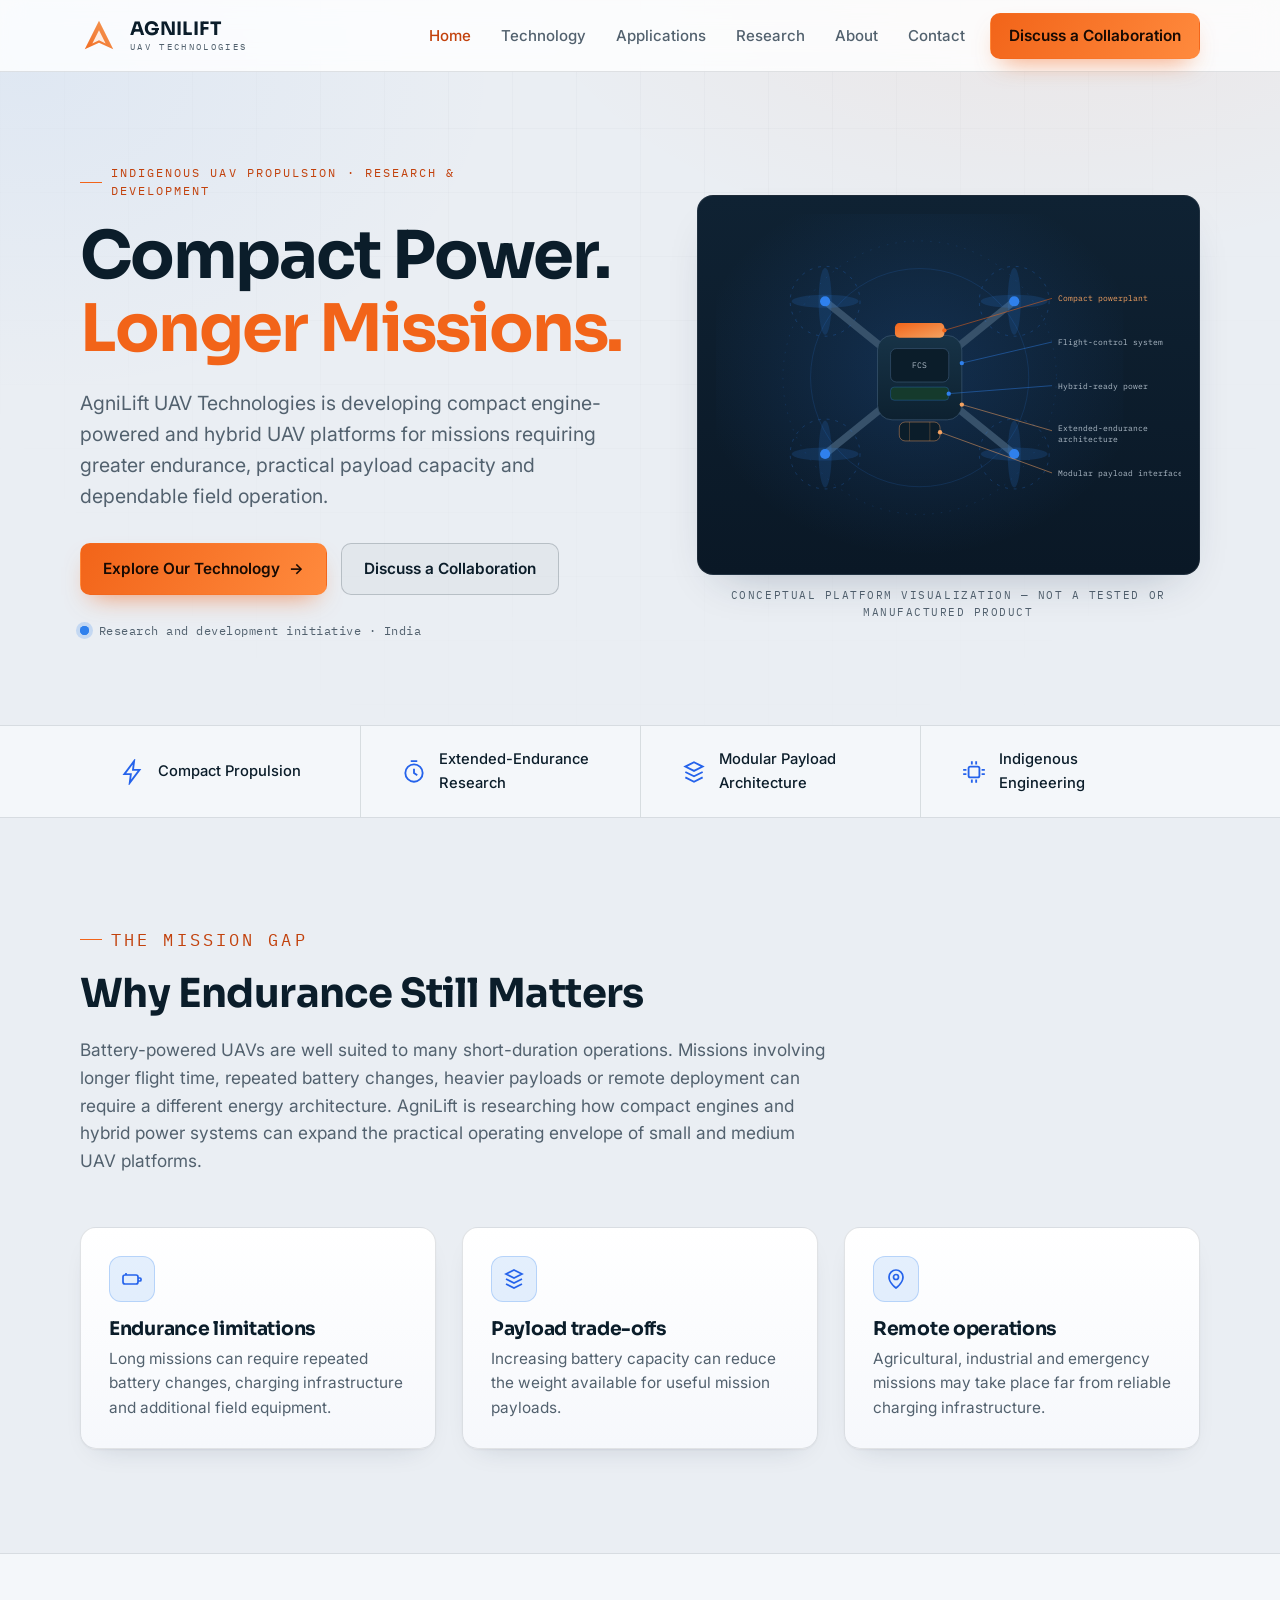
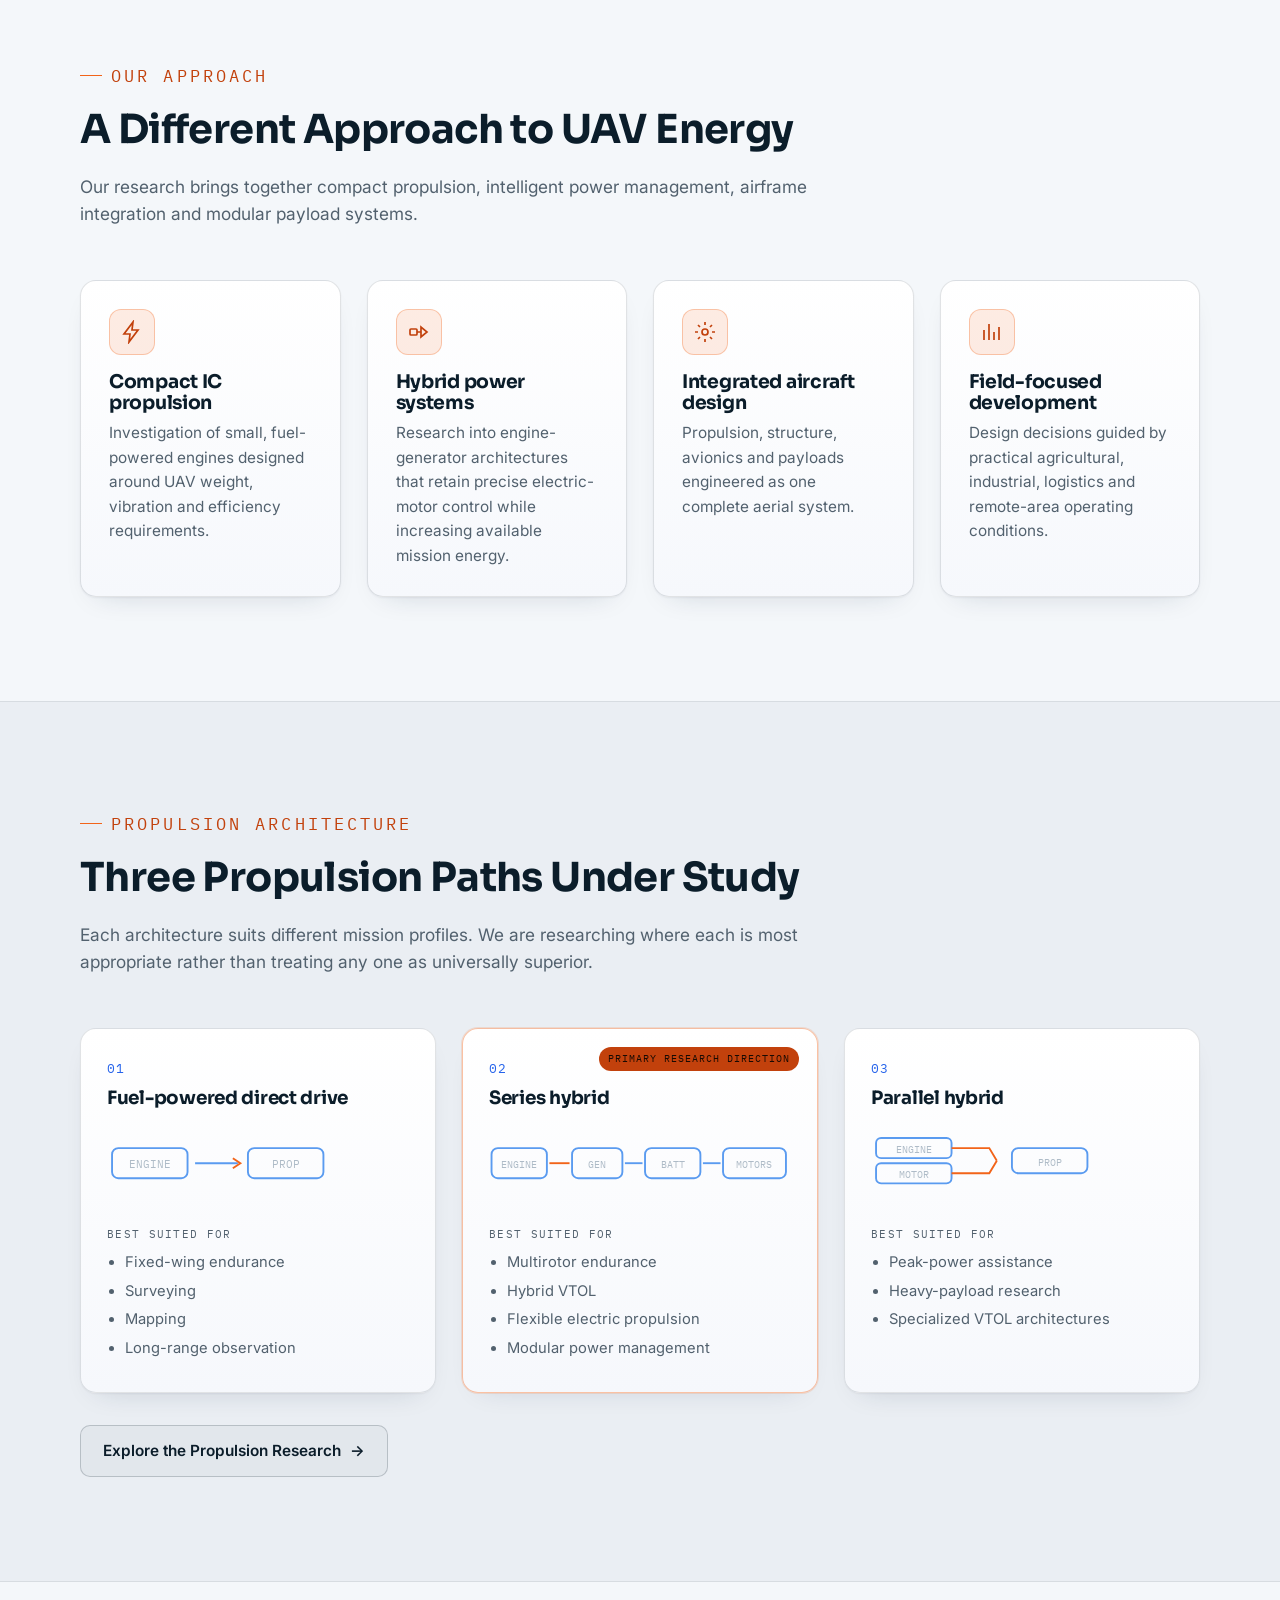
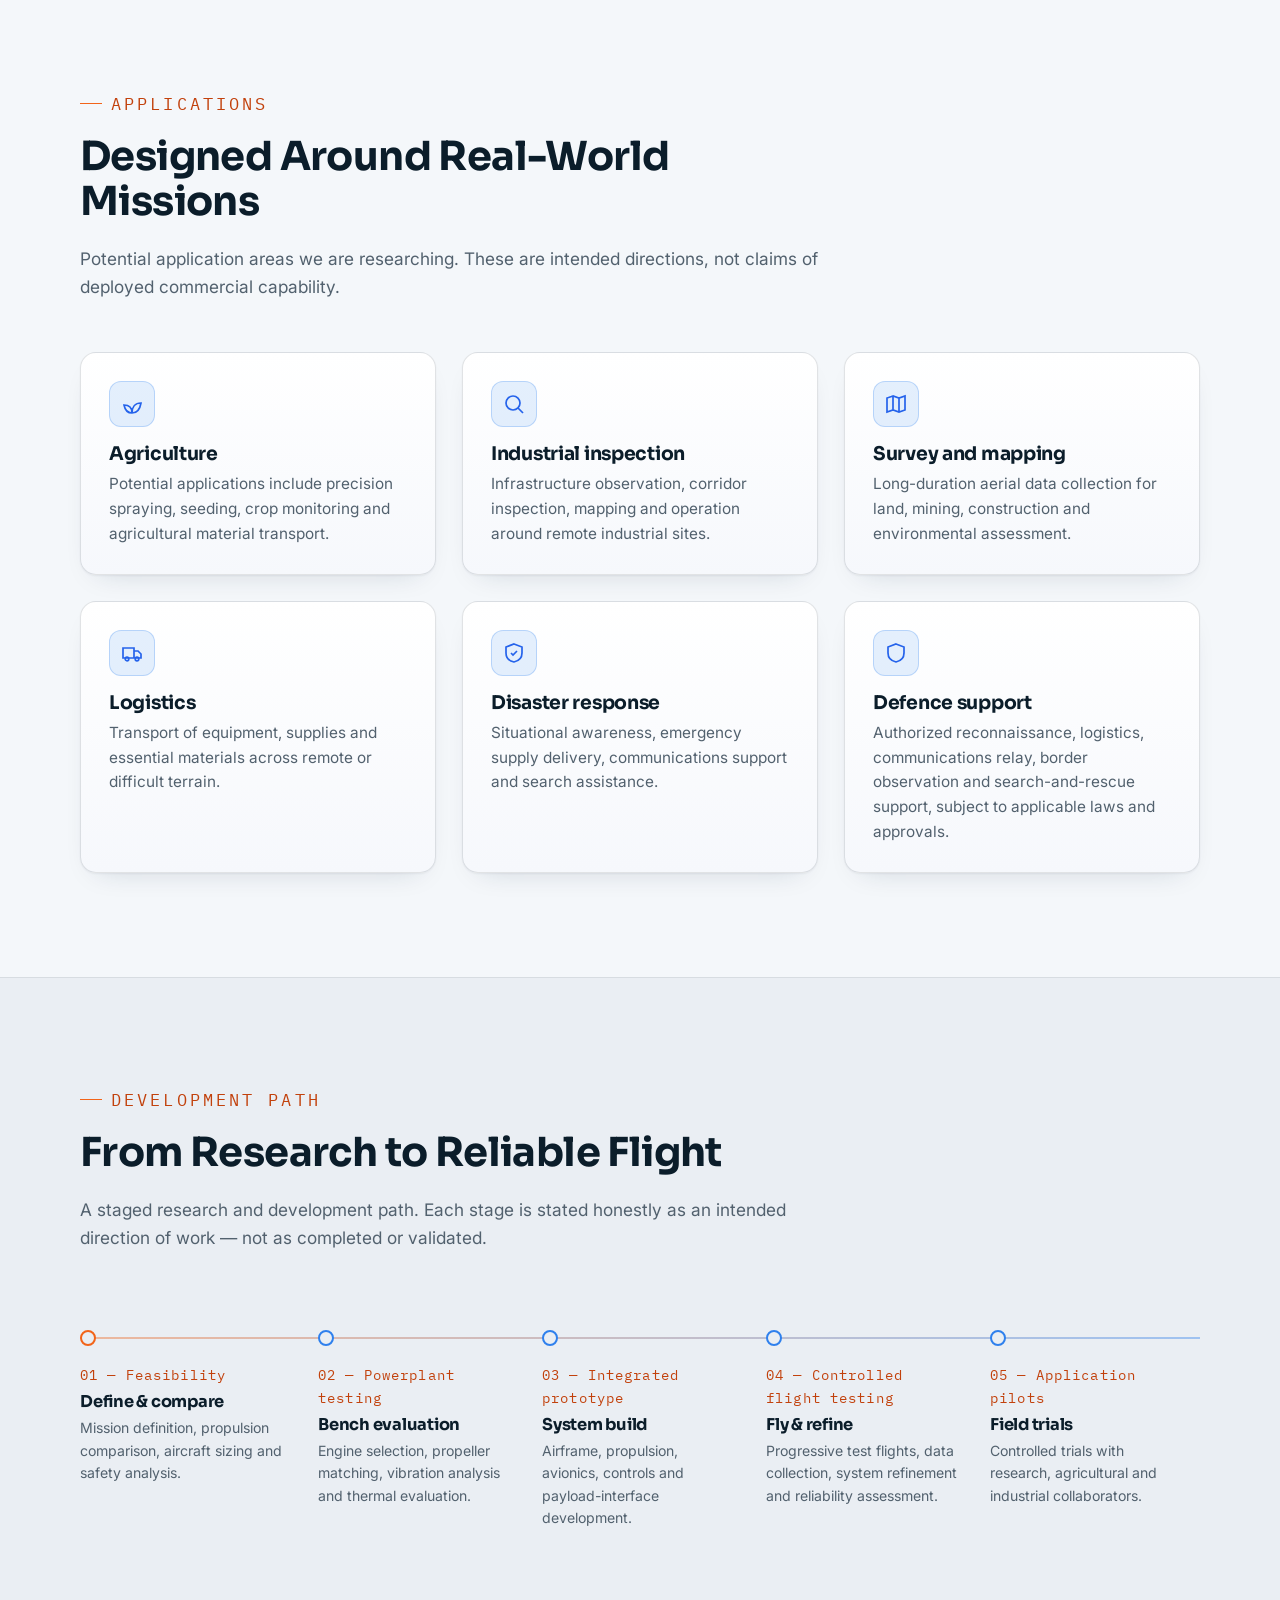
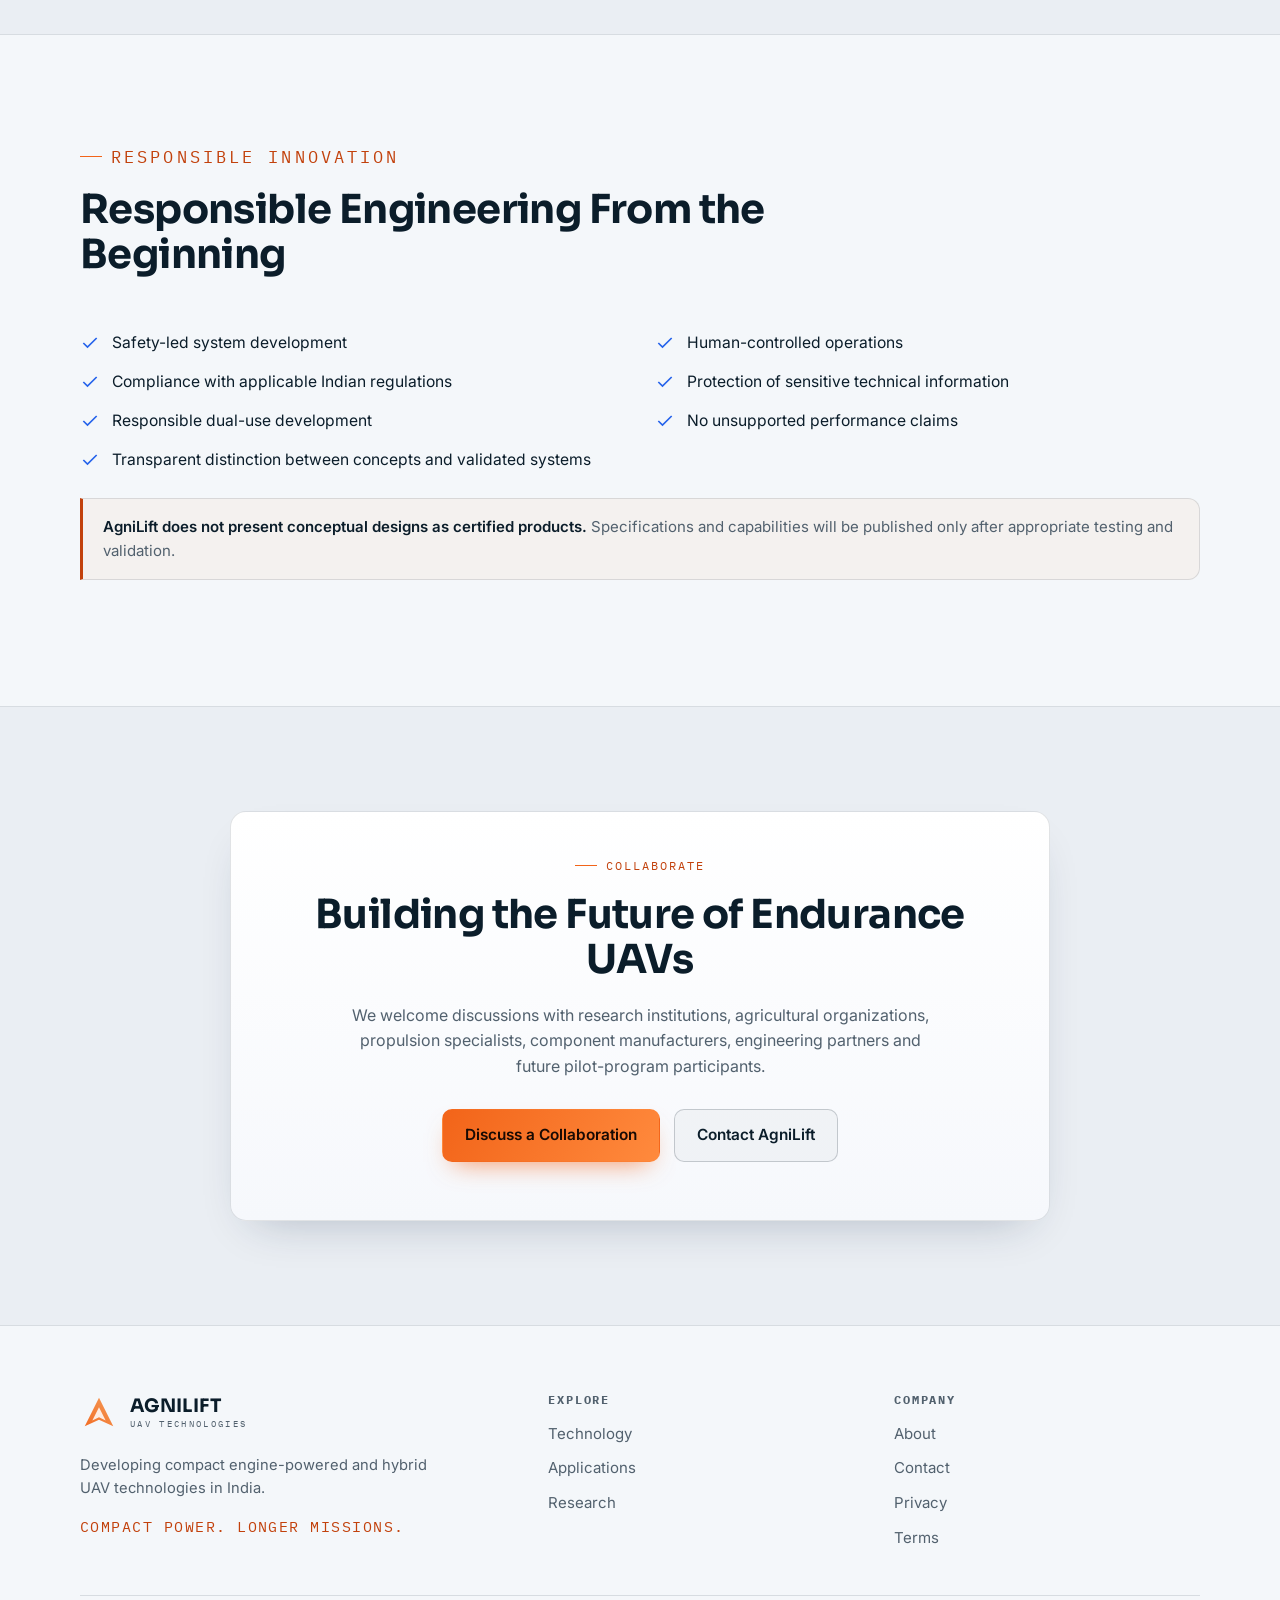
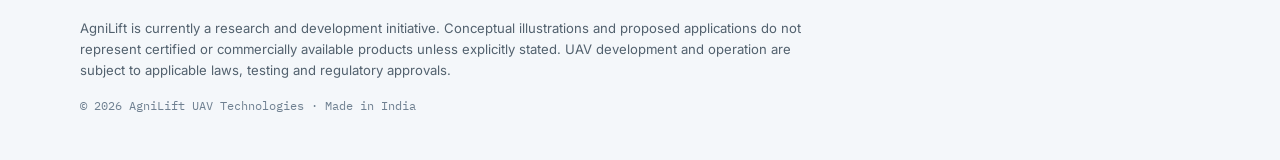
==== commit b30e0290: "Switch site to Titanium light theme Remap the design tokens to a light aerospace palette (ivory page" ====
--- a/index.html
+++ b/index.html
@@ -5,7 +5,7 @@
 <meta name="viewport" content="width=device-width, initial-scale=1.0">
 <title>AgniLift UAV Technologies | Engine-Powered UAV Research</title>
 <meta name="description" content="AgniLift UAV Technologies is researching compact engine-powered and hybrid UAV platforms for extended-endurance agricultural, industrial, logistics and defence-support missions.">
-<meta name="theme-color" content="#07131F">
+<meta name="theme-color" content="#EAEEF3">
 <meta property="og:type" content="website">
 <meta property="og:title" content="AgniLift UAV Technologies | Engine-Powered UAV Research">
 <meta property="og:description" content="An Indian research-led initiative developing compact internal-combustion and hybrid-powered UAV platforms for longer, payload-oriented missions.">
@@ -25,7 +25,7 @@
         <defs><linearGradient id="agl1" x1="0" y1="40" x2="40" y2="0" gradientUnits="userSpaceOnUse">
           <stop offset="0" stop-color="#F26419"/><stop offset="1" stop-color="#F4A261"/></linearGradient></defs>
         <path d="M20 4 L35 34 L20 27 L5 34 Z" fill="url(#agl1)"/>
-        <path d="M20 14 L27 28 L20 24.5 L13 28 Z" fill="#07131F" opacity=".55"/>
+        <path d="M20 14 L27 28 L20 24.5 L13 28 Z" fill="#FFFFFF" opacity=".85"/>
       </svg>
       <span class="logo-text"><span class="logo-name">AGNILIFT</span><span class="logo-desc">UAV TECHNOLOGIES</span></span>
     </a>
@@ -307,7 +307,7 @@
             <defs><linearGradient id="agl2" x1="0" y1="40" x2="40" y2="0" gradientUnits="userSpaceOnUse">
               <stop offset="0" stop-color="#F26419"/><stop offset="1" stop-color="#F4A261"/></linearGradient></defs>
             <path d="M20 4 L35 34 L20 27 L5 34 Z" fill="url(#agl2)"/>
-            <path d="M20 14 L27 28 L20 24.5 L13 28 Z" fill="#0B1D2A" opacity=".55"/>
+            <path d="M20 14 L27 28 L20 24.5 L13 28 Z" fill="#FFFFFF" opacity=".85"/>
           </svg>
           <span class="logo-text"><span class="logo-name">AGNILIFT</span><span class="logo-desc">UAV TECHNOLOGIES</span></span>
         </a>
--- a/assets/style.css
+++ b/assets/style.css
@@ -1,22 +1,22 @@
 /* ==========================================================================
    AgniLift UAV Technologies — shared stylesheet
-   Premium dark aerospace theme. One file, reusable components.
+   Premium light (Titanium) aerospace theme. One file, reusable components.
    ========================================================================== */
 
 :root {
   /* Colour system */
-  --bg:            #07131F;   /* deep navy */
-  --bg-section:    #0B1D2A;   /* dark section */
-  --card:          #102635;   /* elevated card */
-  --card-2:        #0e2130;
+  --bg:            #EAEEF3;   /* light page */
+  --bg-section:    #F4F7FA;   /* lighter alternating section */
+  --card:          #FFFFFF;   /* elevated card */
+  --card-2:        #F6F8FC;
   --flame:         #F26419;   /* primary flame orange (controlled highlight) */
-  --amber:         #F4A261;   /* warm amber highlight */
+  --amber:         #C2410C;   /* burnt-orange accent, readable on white */
   --blue:          #2F80ED;   /* aerospace blue */
-  --blue-soft:     #5a9bf0;
-  --text:          #F5F7FA;   /* main text */
-  --text-dim:      #AEBBC7;   /* secondary text */
-  --border:        rgba(255,255,255,0.10);
-  --border-2:      rgba(255,255,255,0.16);
+  --blue-soft:     #2563EB;   /* deeper blue for icons/text on white */
+  --text:          #0B1D2A;   /* ink text */
+  --text-dim:      #52616E;   /* secondary text */
+  --border:        rgba(11,29,42,0.12);
+  --border-2:      rgba(11,29,42,0.20);
 
   /* Type */
   --font-head: "Sora", "Space Grotesk", system-ui, -apple-system, "Segoe UI", sans-serif;
@@ -28,8 +28,8 @@
   --radius: 16px;
   --radius-sm: 10px;
   --gap: clamp(16px, 2.5vw, 26px);
-  --shadow: 0 18px 50px -20px rgba(0,0,0,.65);
-  --shadow-soft: 0 10px 30px -18px rgba(0,0,0,.7);
+  --shadow: 0 20px 45px -24px rgba(20,40,70,.30);
+  --shadow-soft: 0 12px 28px -20px rgba(20,40,70,.20);
   --pad-x: clamp(18px, 5vw, 40px);
   --ring: 0 0 0 3px rgba(47,128,237,.55);
 }
@@ -55,16 +55,16 @@
   content: "";
   position: fixed; inset: 0; z-index: -2;
   background:
-    radial-gradient(900px 520px at 82% -6%, rgba(242,100,25,.10), transparent 60%),
-    radial-gradient(820px 560px at 2% 8%, rgba(47,128,237,.10), transparent 58%),
+    radial-gradient(900px 520px at 82% -6%, rgba(242,100,25,.07), transparent 60%),
+    radial-gradient(820px 560px at 2% 8%, rgba(47,128,237,.06), transparent 58%),
     var(--bg);
 }
 body::after {
   content: "";
   position: fixed; inset: 0; z-index: -1; opacity: .5;
   background-image:
-    linear-gradient(rgba(255,255,255,.028) 1px, transparent 1px),
-    linear-gradient(90deg, rgba(255,255,255,.028) 1px, transparent 1px);
+    linear-gradient(rgba(11,29,42,.05) 1px, transparent 1px),
+    linear-gradient(90deg, rgba(11,29,42,.05) 1px, transparent 1px);
   background-size: 64px 64px;
   -webkit-mask-image: radial-gradient(circle at 50% 0%, #000 0%, transparent 78%);
           mask-image: radial-gradient(circle at 50% 0%, #000 0%, transparent 78%);
@@ -115,7 +115,7 @@
 .btn:hover { text-decoration: none; }
 .btn-primary { background: linear-gradient(120deg, var(--flame), #ff8a3d); color: #180a03; box-shadow: 0 12px 26px -12px rgba(242,100,25,.7); }
 .btn-primary:hover { transform: translateY(-2px); }
-.btn-ghost { background: rgba(255,255,255,.03); color: var(--text); border-color: var(--border-2); }
+.btn-ghost { background: rgba(11,29,42,.03); color: var(--text); border-color: var(--border-2); }
 .btn-ghost:hover { border-color: var(--blue); background: rgba(47,128,237,.10); transform: translateY(-2px); }
 .btn-block { width: 100%; }
 .btn:focus-visible { outline: none; box-shadow: var(--ring); }
@@ -131,8 +131,8 @@
    create a containing block that would trap the fixed mobile drawer. */
 .site-header::before {
   content: ""; position: absolute; inset: 0; z-index: -1;
-  background: rgba(7,19,31,.9);
-  -webkit-backdrop-filter: blur(12px); backdrop-filter: blur(12px);
+  background: rgba(255,255,255,.82);
+  -webkit-backdrop-filter: blur(12px) saturate(1.4); backdrop-filter: blur(12px) saturate(1.4);
   border-bottom: 1px solid var(--border);
 }
 .header-inner { display: flex; align-items: center; gap: 20px; min-height: 72px; position: relative; }
@@ -151,14 +151,14 @@
   color: var(--text-dim); font-weight: 500; font-size: .94rem;
   padding: 9px 13px; border-radius: 8px; min-height: 40px; display: inline-flex; align-items: center;
 }
-.nav-menu a:not(.btn):hover { color: var(--text); background: rgba(255,255,255,.05); text-decoration: none; }
+.nav-menu a:not(.btn):hover { color: var(--text); background: rgba(11,29,42,.05); text-decoration: none; }
 .nav-menu a.active { color: var(--amber); }
 .nav-cta-item { margin-left: 8px; }
 .nav-menu .btn-primary { padding: 10px 18px; }
 
 .nav-toggle {
   display: none; width: 46px; height: 46px; border: 1px solid var(--border-2);
-  background: rgba(255,255,255,.03); border-radius: 10px; cursor: pointer;
+  background: rgba(11,29,42,.03); border-radius: 10px; cursor: pointer;
   align-items: center; justify-content: center; margin-left: auto;
 }
 .nav-toggle:focus-visible { outline: none; box-shadow: var(--ring); }
@@ -208,8 +208,8 @@
 .hero-visual { position: relative; }
 .hero-visual figure { margin: 0; }
 .hero-visual .visual-frame {
-  position: relative; border: 1px solid var(--border); border-radius: var(--radius);
-  background: linear-gradient(180deg, rgba(16,38,53,.7), rgba(11,29,42,.5));
+  position: relative; border: 1px solid rgba(255,255,255,.08); border-radius: var(--radius);
+  background: linear-gradient(180deg, #0f2233, #0a1826);
   padding: 18px; box-shadow: var(--shadow);
 }
 .hero-visual figcaption {
@@ -228,7 +228,7 @@
 }
 
 /* ---------- Trust strip ---------- */
-.trust-strip { border-top: 1px solid var(--border); border-bottom: 1px solid var(--border); background: rgba(11,29,42,.5); }
+.trust-strip { border-top: 1px solid var(--border); border-bottom: 1px solid var(--border); background: var(--bg-section); }
 .trust-grid { display: grid; grid-template-columns: repeat(4, 1fr); }
 .trust-item { display: flex; align-items: center; gap: 12px; padding: 22px var(--pad-x); }
 .trust-item + .trust-item { border-left: 1px solid var(--border); }
@@ -253,9 +253,10 @@
   background: linear-gradient(180deg, var(--card), var(--card-2));
   border: 1px solid var(--border); border-radius: var(--radius);
   padding: clamp(20px, 3vw, 28px); position: relative; overflow: hidden;
+  box-shadow: 0 1px 2px rgba(11,29,42,.05), 0 12px 28px -18px rgba(20,40,70,.22);
   transition: transform .2s ease, border-color .2s ease, box-shadow .2s ease;
 }
-.card:hover { transform: translateY(-3px); border-color: var(--border-2); box-shadow: var(--shadow-soft); }
+.card:hover { transform: translateY(-3px); border-color: var(--border-2); box-shadow: 0 2px 4px rgba(11,29,42,.06), 0 18px 40px -20px rgba(20,40,70,.30); }
 .card .card-icon {
   width: 46px; height: 46px; border-radius: 12px; display: grid; place-items: center;
   background: rgba(47,128,237,.12); border: 1px solid rgba(47,128,237,.25); margin-bottom: 16px;
@@ -273,6 +274,7 @@
 .step {
   background: linear-gradient(180deg, var(--card), var(--card-2));
   border: 1px solid var(--border); border-radius: var(--radius); padding: 26px; position: relative;
+  box-shadow: 0 1px 2px rgba(11,29,42,.05), 0 12px 28px -18px rgba(20,40,70,.22);
 }
 .step.primary { border-color: rgba(242,100,25,.4); box-shadow: 0 0 0 1px rgba(242,100,25,.15), var(--shadow-soft); }
 .step-badge { position: absolute; top: 18px; right: 18px; font-family: var(--font-mono); font-size: .62rem; letter-spacing: .1em; text-transform: uppercase; color: #180a03; background: var(--amber); padding: 4px 9px; border-radius: 999px; }
@@ -354,11 +356,11 @@
 .field .req { color: var(--flame); }
 .field input, .field select, .field textarea {
   font-family: var(--font-body); font-size: .96rem; color: var(--text);
-  background: rgba(7,19,31,.6); border: 1px solid var(--border-2); border-radius: 10px;
+  background: #FFFFFF; border: 1px solid var(--border-2); border-radius: 10px;
   padding: 12px 14px; min-height: 46px; width: 100%; transition: border-color .18s ease, box-shadow .18s ease;
 }
 .field textarea { min-height: 130px; resize: vertical; }
-.field input::placeholder, .field textarea::placeholder { color: #6f8091; }
+.field input::placeholder, .field textarea::placeholder { color: #8a97a3; }
 .field input:focus, .field select:focus, .field textarea:focus { outline: none; border-color: var(--blue); box-shadow: var(--ring); }
 .form-note { font-size: .84rem; color: var(--text-dim); margin-top: 6px; }
 .form-status { margin-top: 16px; padding: 14px 16px; border-radius: 10px; font-size: .92rem; display: none; }
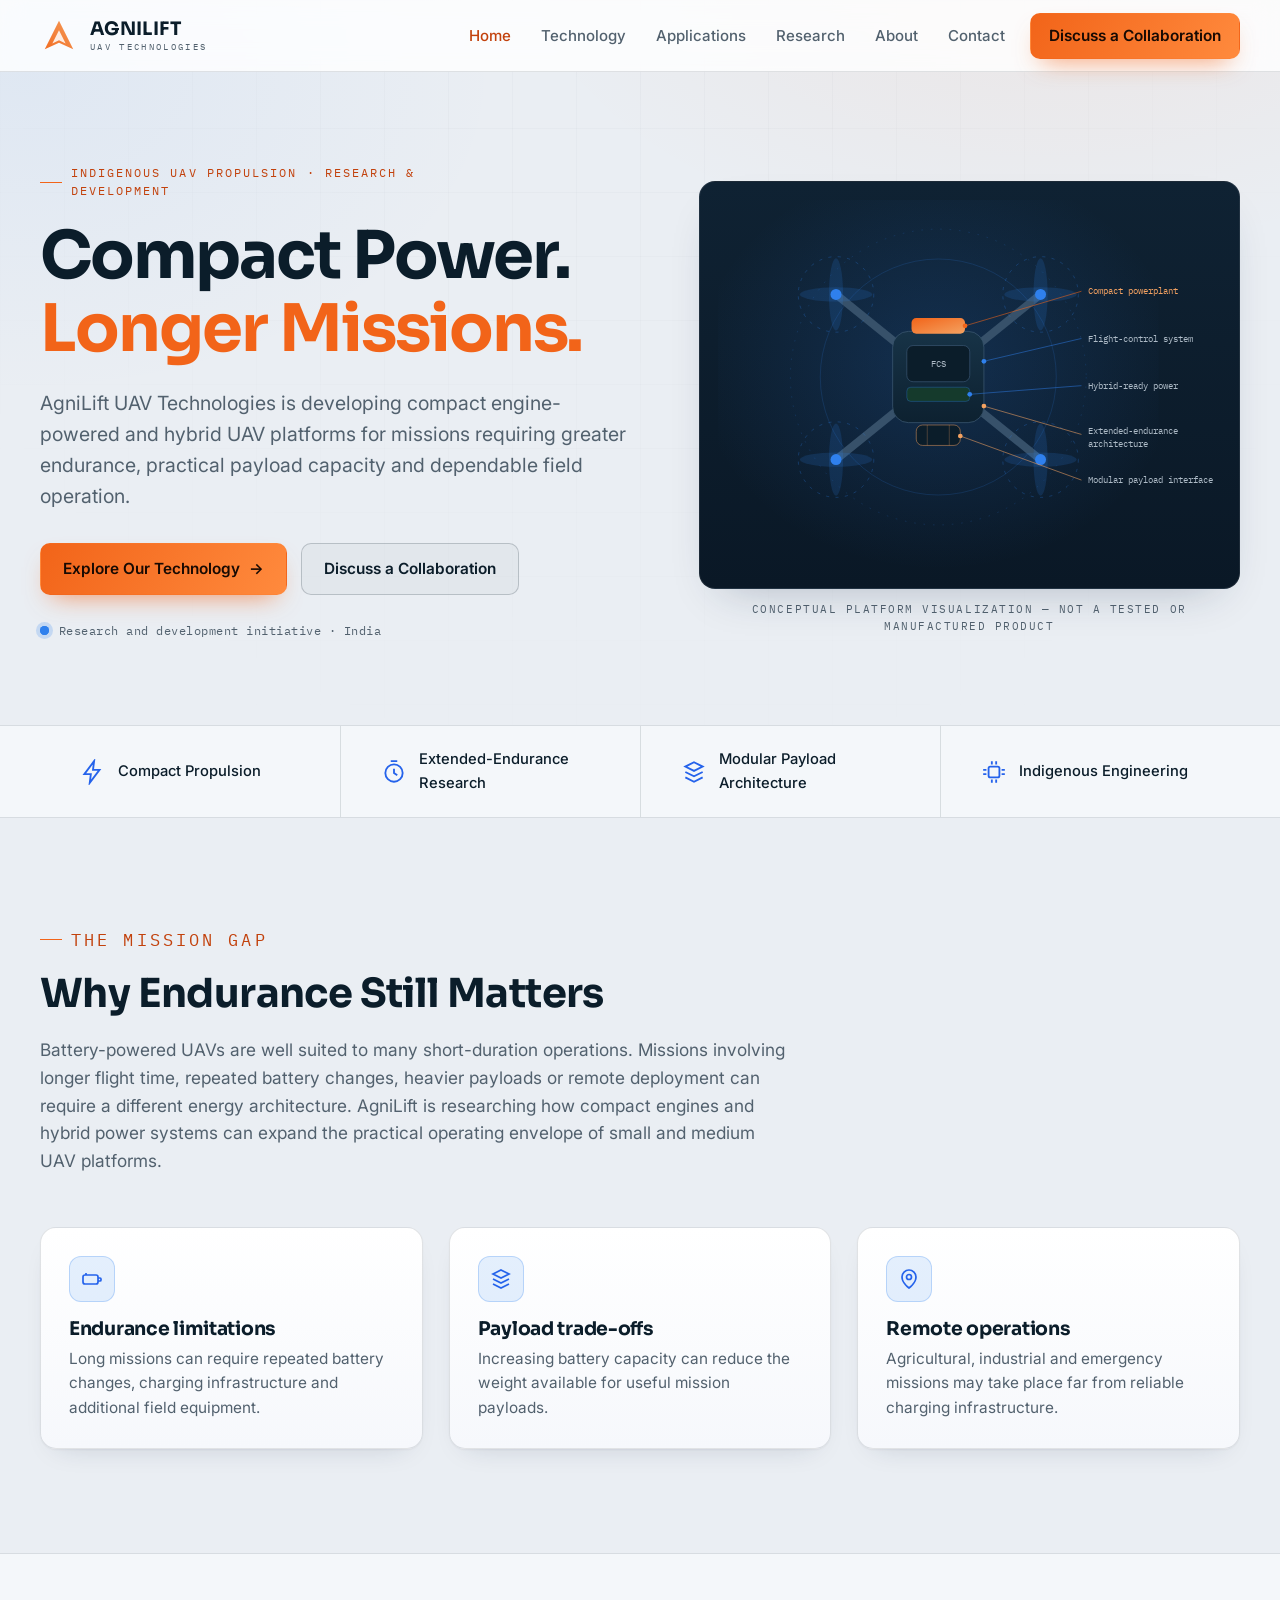
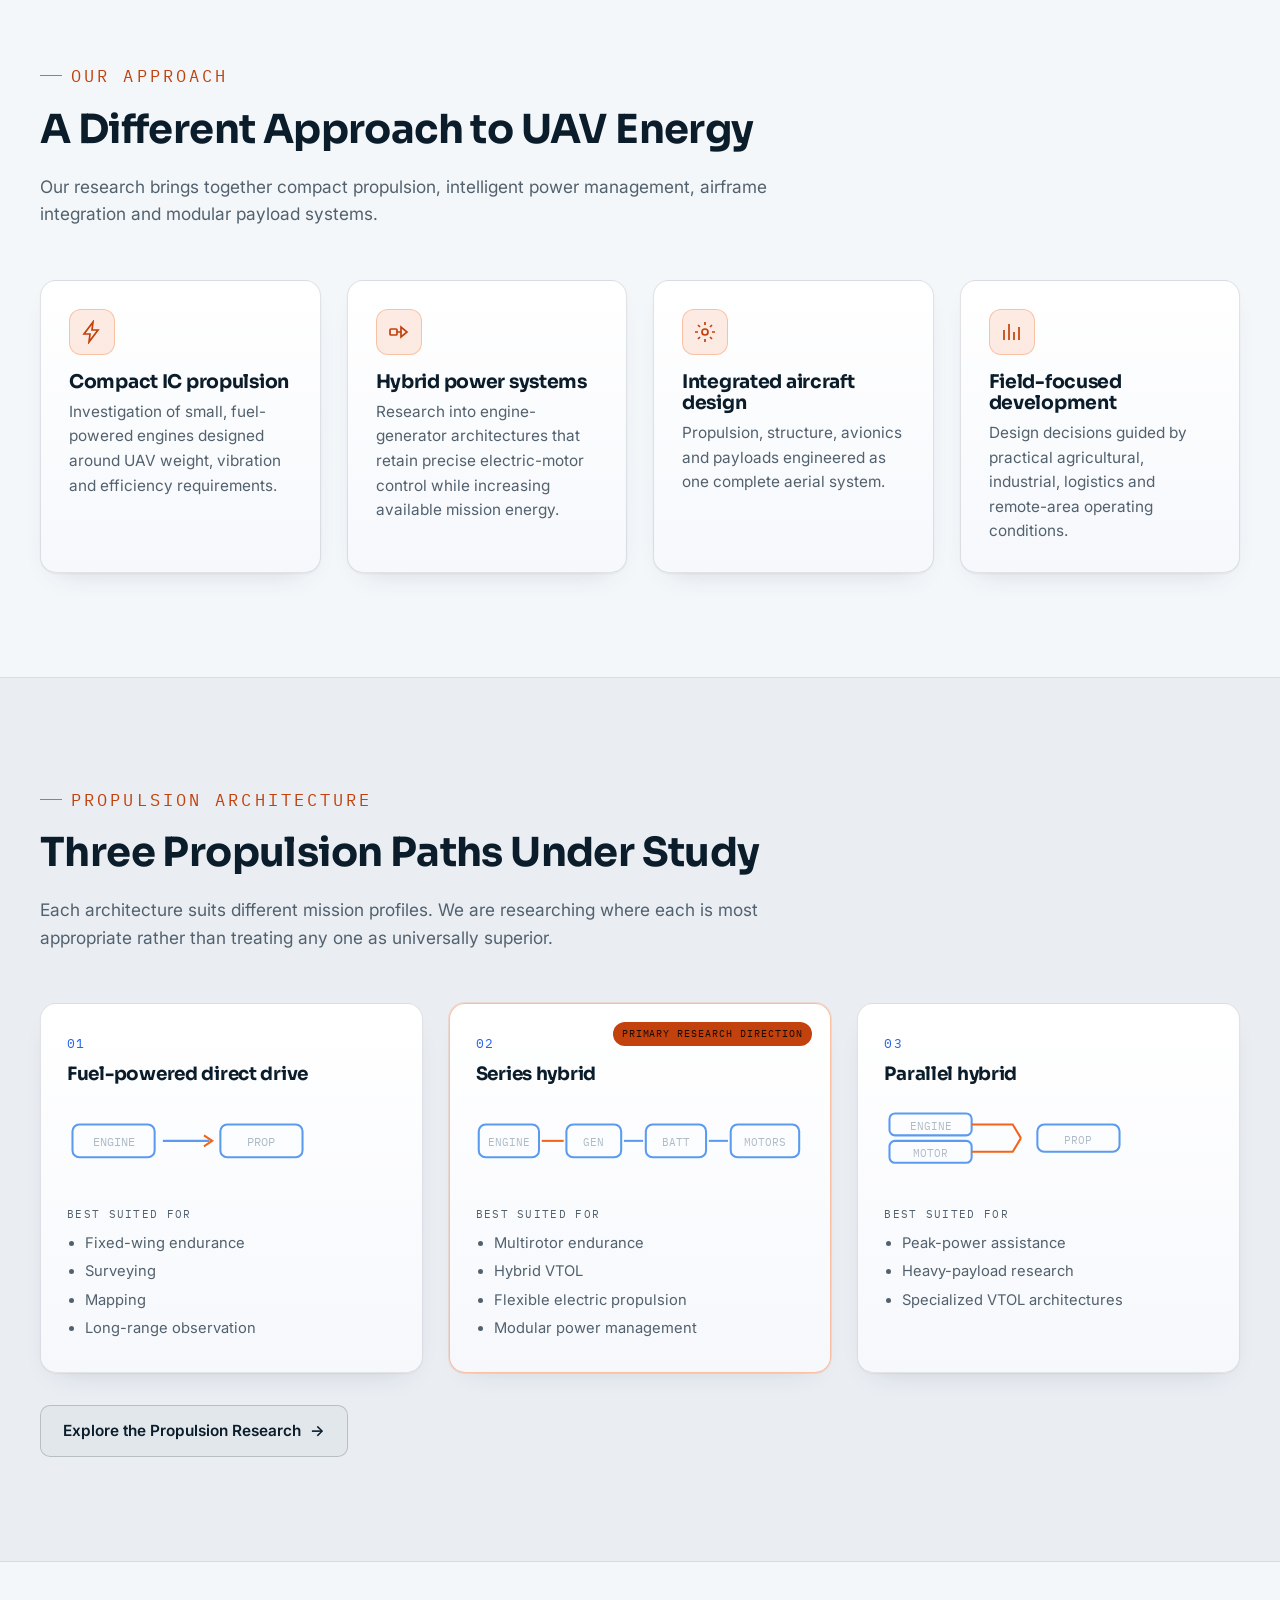
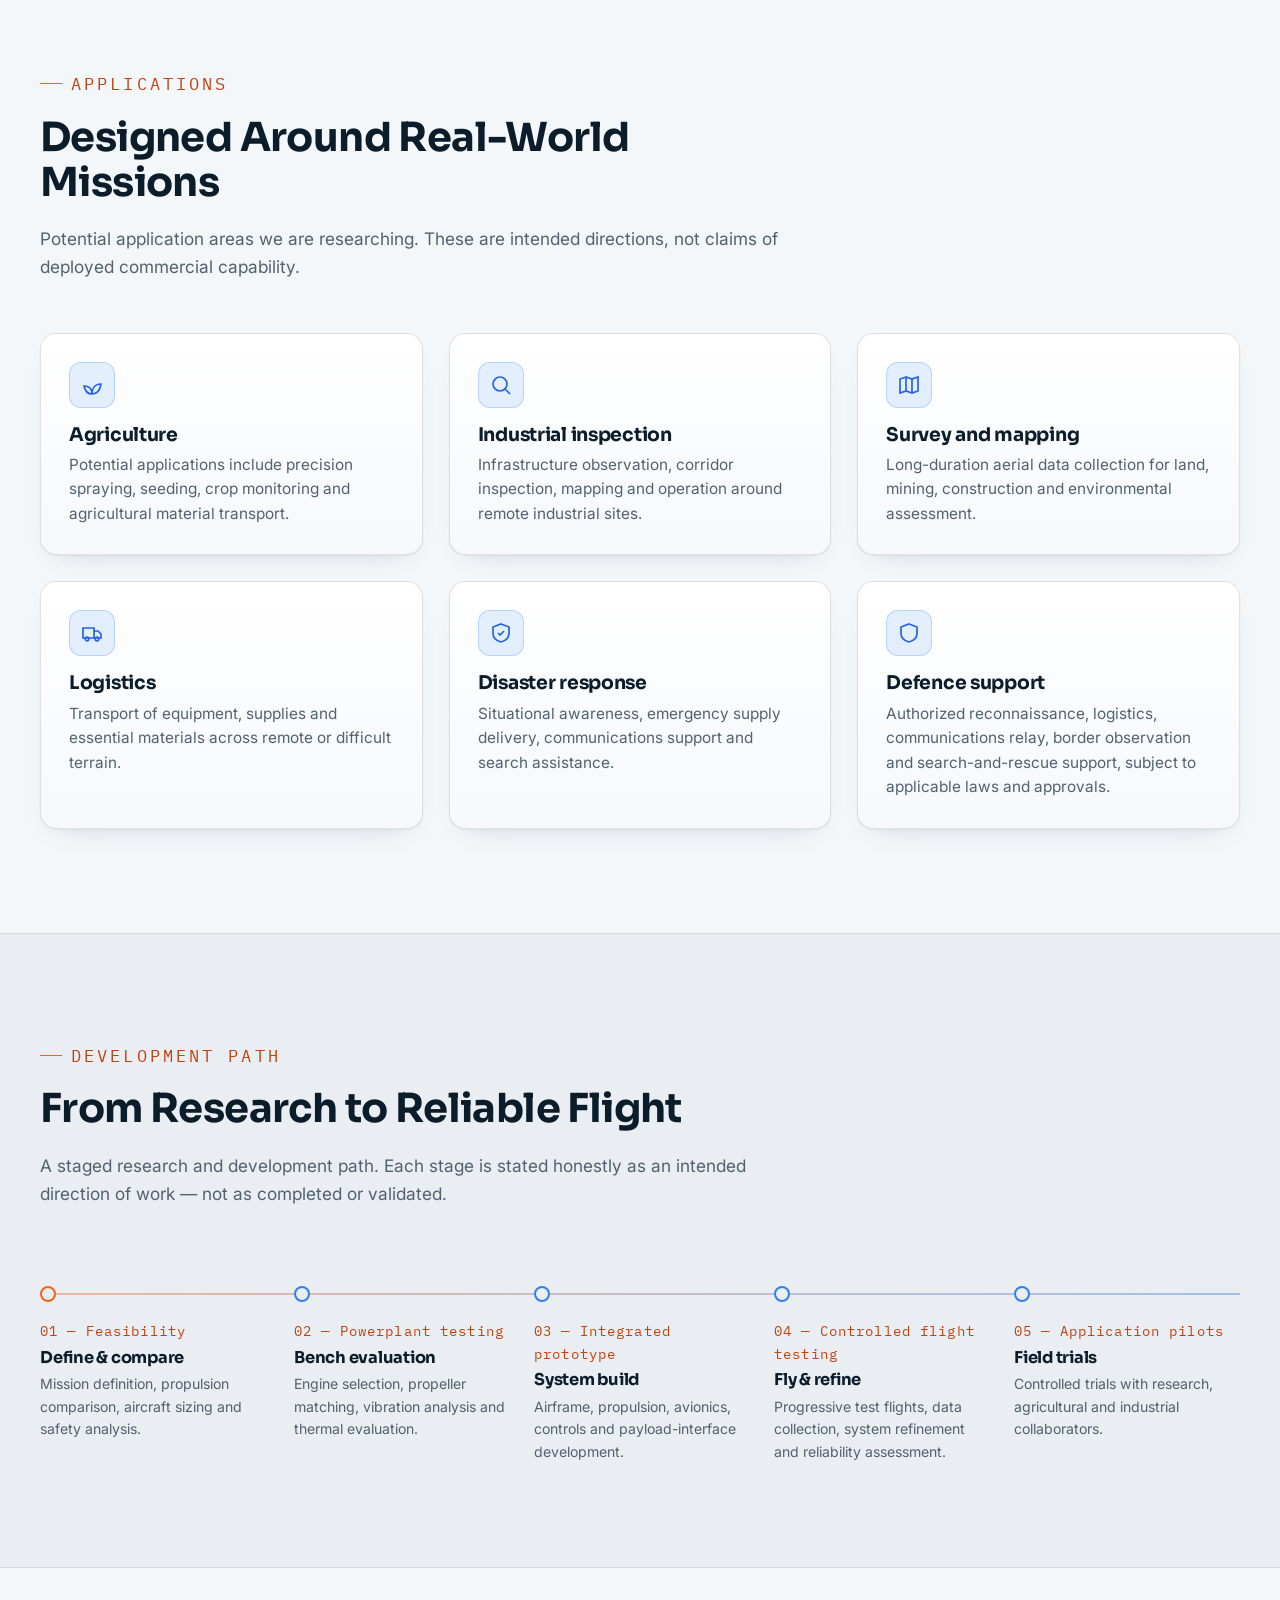
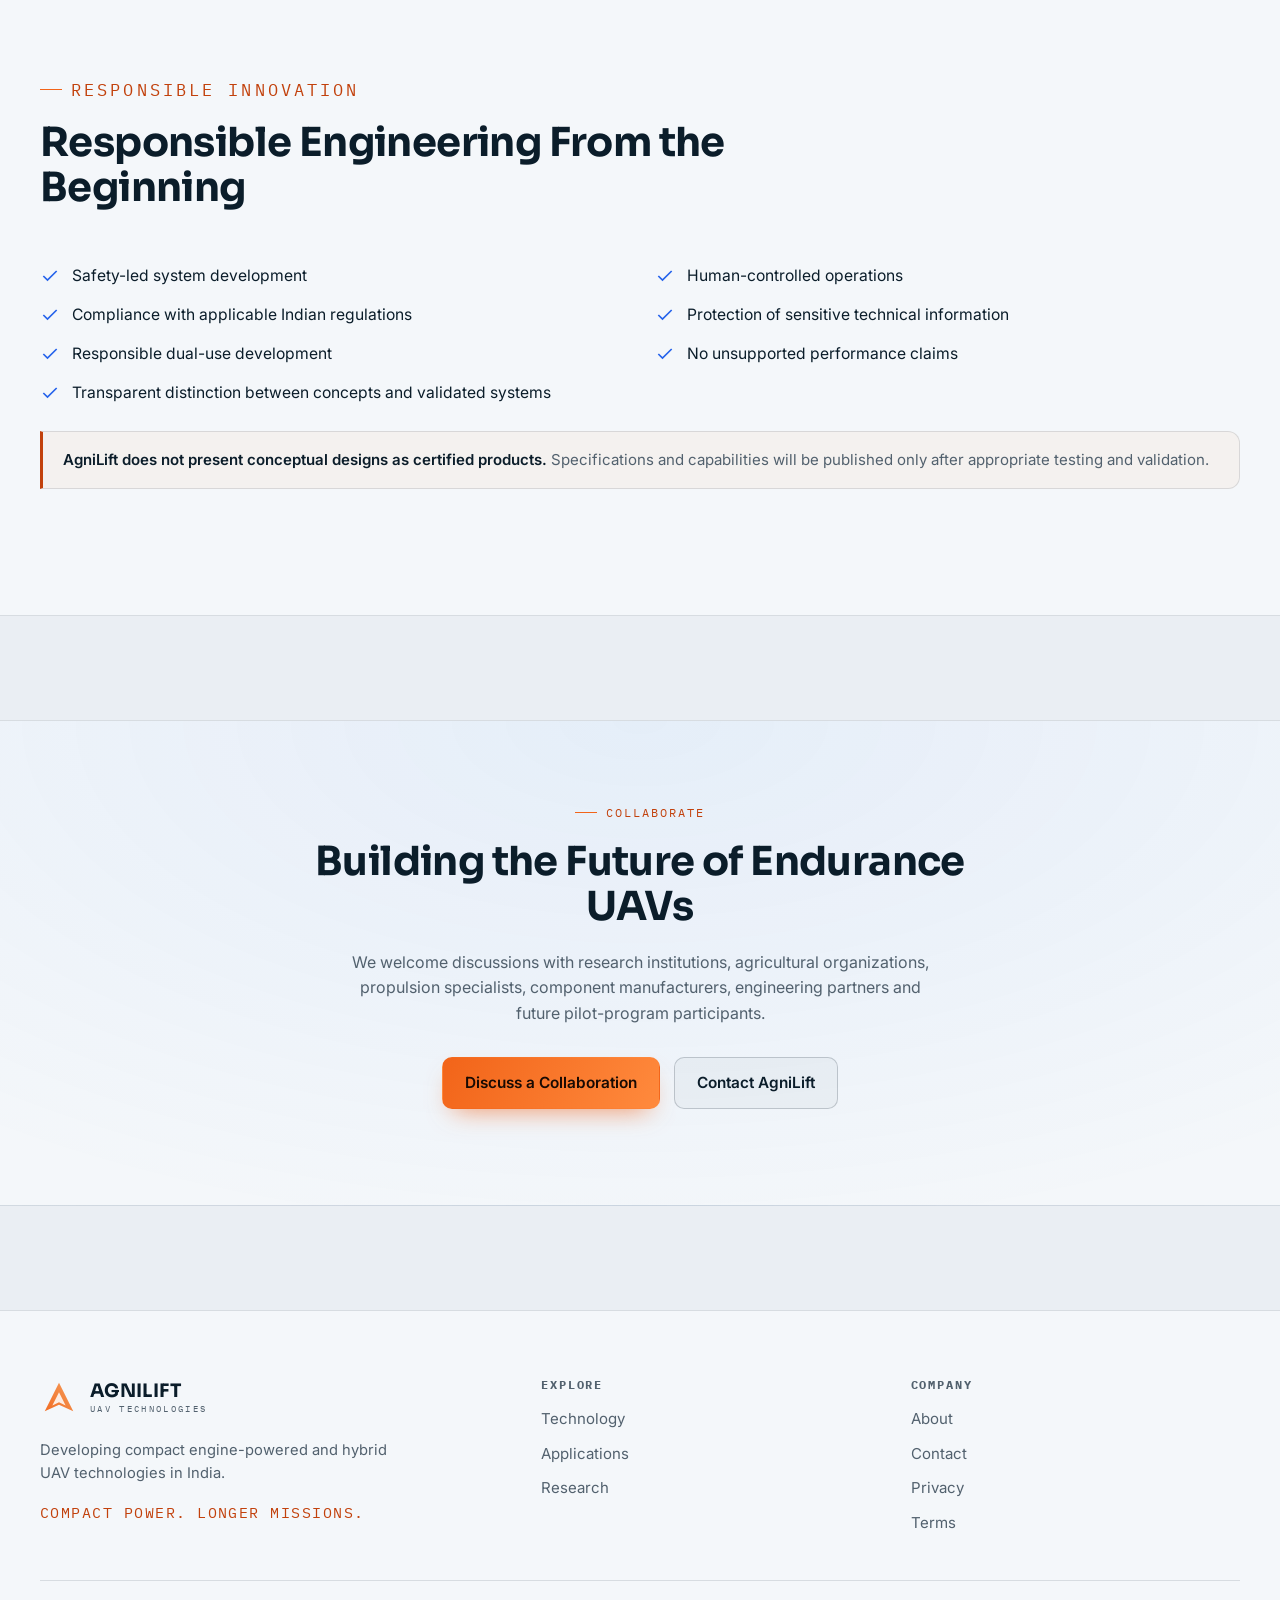
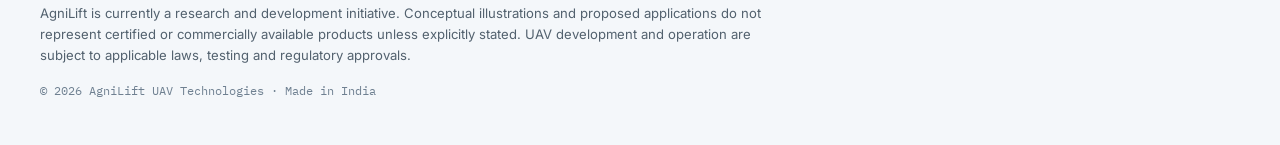
==== commit 388c4290: "Improve desktop fit: wider layout + full-width CTA bands On wide monitors the capped 1200px content " ====
--- a/index.html
+++ b/index.html
@@ -284,7 +284,7 @@
   <!-- COLLABORATION CTA -->
   <section class="section" aria-labelledby="cta-h">
     <div class="container">
-      <div class="form-card" style="text-align:center; max-width:820px; margin:0 auto">
+      <div class="cta-inner">
         <p class="eyebrow" style="justify-content:center; display:inline-flex">Collaborate</p>
         <h2 id="cta-h">Building the Future of Endurance UAVs</h2>
         <p style="margin:0 auto 26px; max-width:60ch">We welcome discussions with research institutions, agricultural organizations, propulsion specialists, component manufacturers, engineering partners and future pilot-program participants.</p>
--- a/assets/style.css
+++ b/assets/style.css
@@ -24,7 +24,7 @@
   --font-mono: "IBM Plex Mono", ui-monospace, "SF Mono", Menlo, monospace;
 
   /* Scale */
-  --maxw: 1200px;
+  --maxw: 1280px;
   --radius: 16px;
   --radius-sm: 10px;
   --gap: clamp(16px, 2.5vw, 26px);
@@ -366,6 +366,8 @@
 .form-status { margin-top: 16px; padding: 14px 16px; border-radius: 10px; font-size: .92rem; display: none; }
 .form-status.show { display: block; }
 .form-status.info { background: rgba(47,128,237,.1); border: 1px solid rgba(47,128,237,.35); color: var(--text); }
+.form-status.success { background: rgba(34,160,90,.10); border: 1px solid rgba(34,160,90,.40); color: #1c7a48; }
+.form-status.error { background: rgba(214,60,60,.09); border: 1px solid rgba(214,60,60,.40); color: #b02a2a; }
 
 /* ---------- Footer ---------- */
 .site-footer { background: var(--bg-section); border-top: 1px solid var(--border); padding: clamp(44px, 6vw, 68px) 0 32px; margin-top: 0; }
@@ -384,6 +386,18 @@
 
 hr.rule { border: none; border-top: 1px solid var(--border); margin: 40px 0; }
 
+/* Full-width CTA band (breaks out of the centered container) */
+.cta-inner {
+  width: 100vw; margin-left: calc(50% - 50vw);
+  padding: clamp(44px, 6vw, 74px) var(--pad-x);
+  background: radial-gradient(140% 180% at 50% 0%, rgba(47,128,237,.08), transparent 60%), var(--bg-section);
+  border-top: 1px solid var(--border); border-bottom: 1px solid var(--border);
+  text-align: center;
+}
+.cta-inner > * { max-width: 720px; margin-left: auto; margin-right: auto; }
+.cta-inner > h2 { margin-top: 0; }
+.cta-inner .eyebrow { justify-content: center; display: inline-flex; }
+
 /* Application detail cards */
 .app-card { display: grid; grid-template-columns: 200px 1fr; gap: clamp(18px, 3vw, 36px); align-items: start; }
 @media (max-width: 760px) { .app-card { grid-template-columns: 1fr; } }
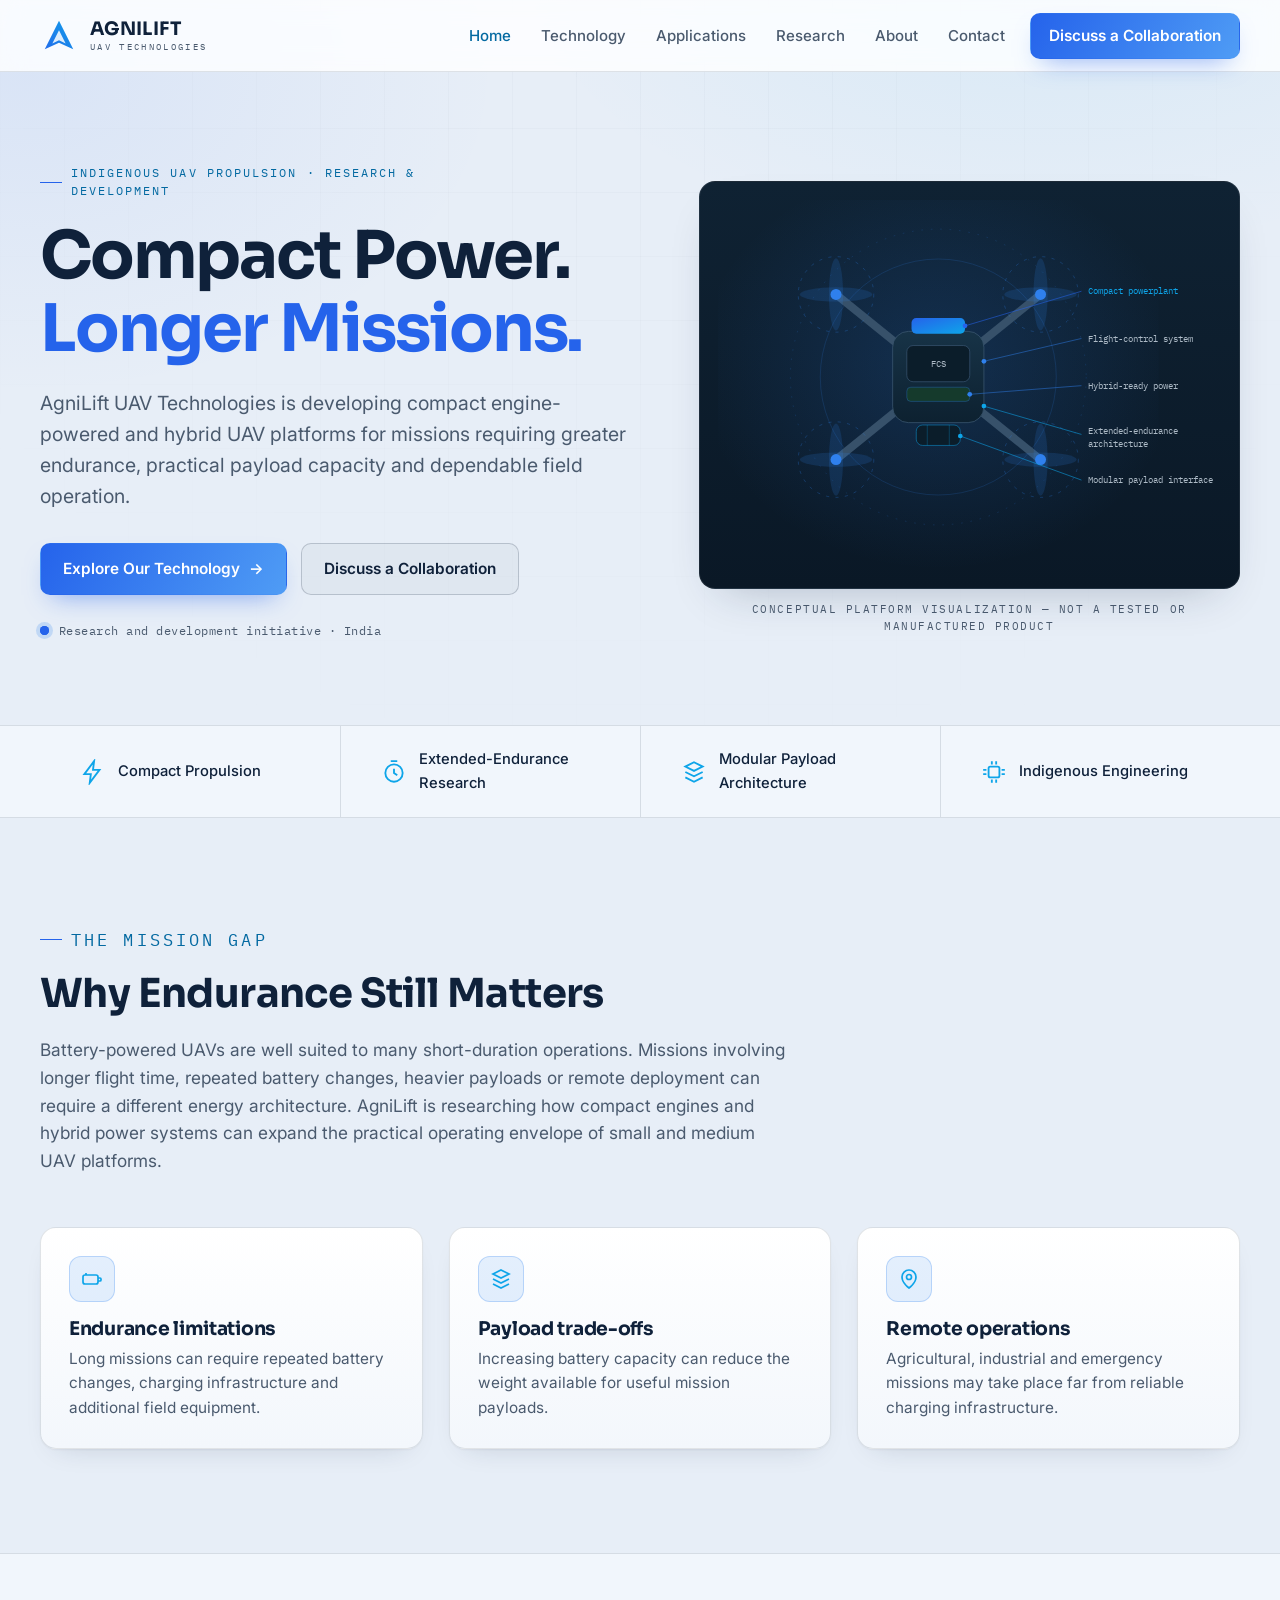
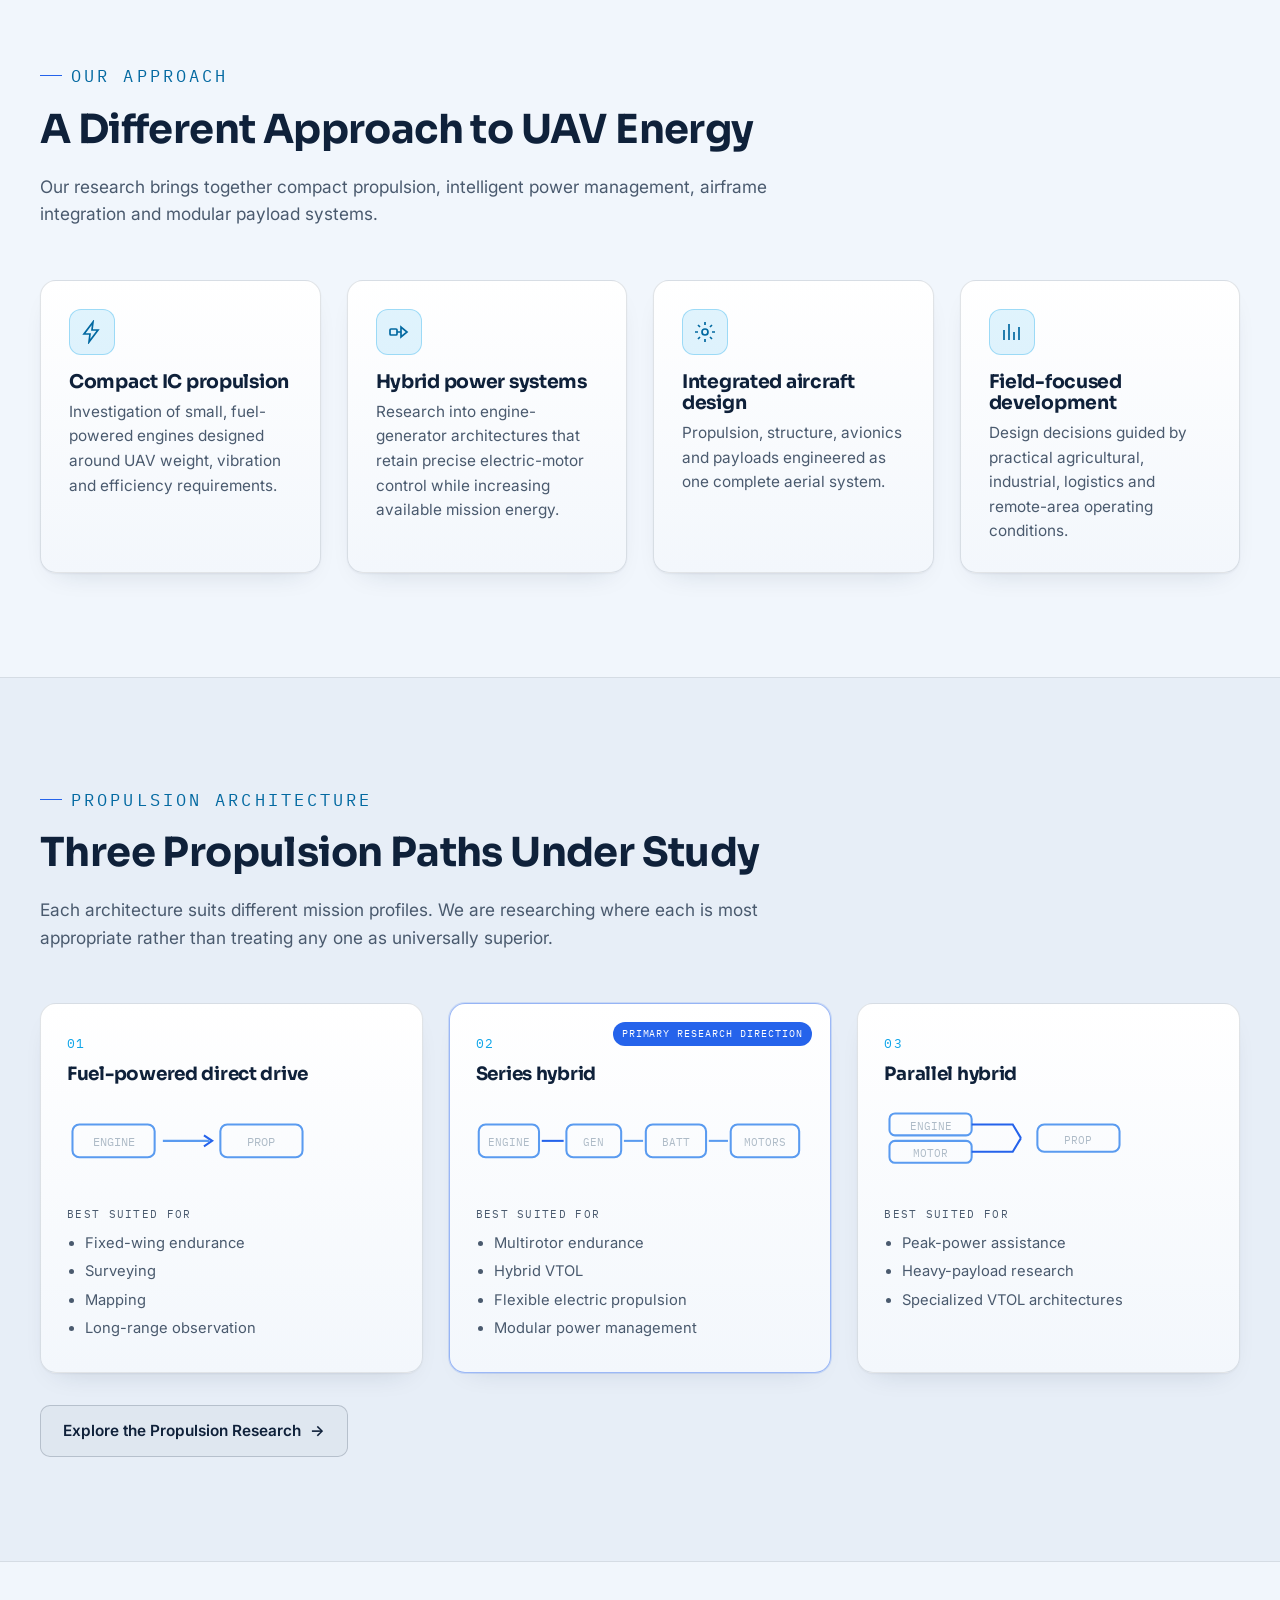
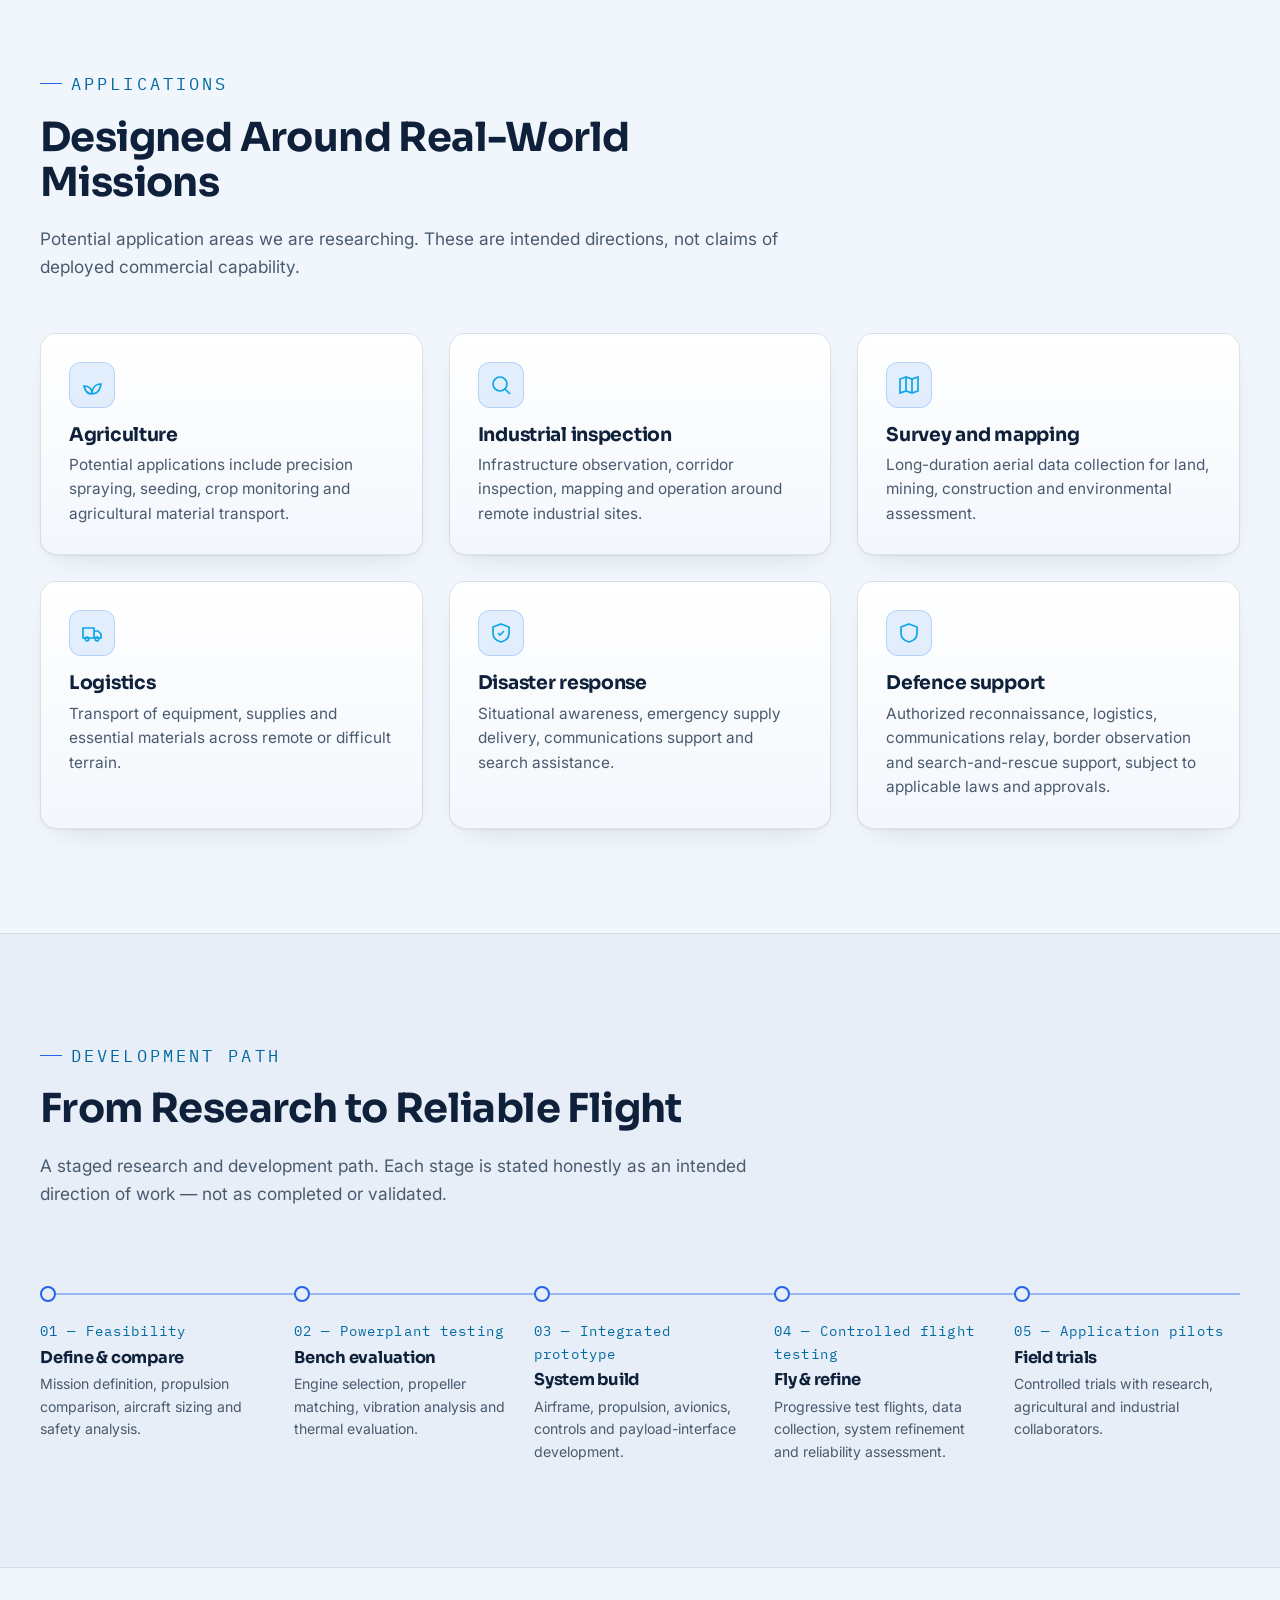
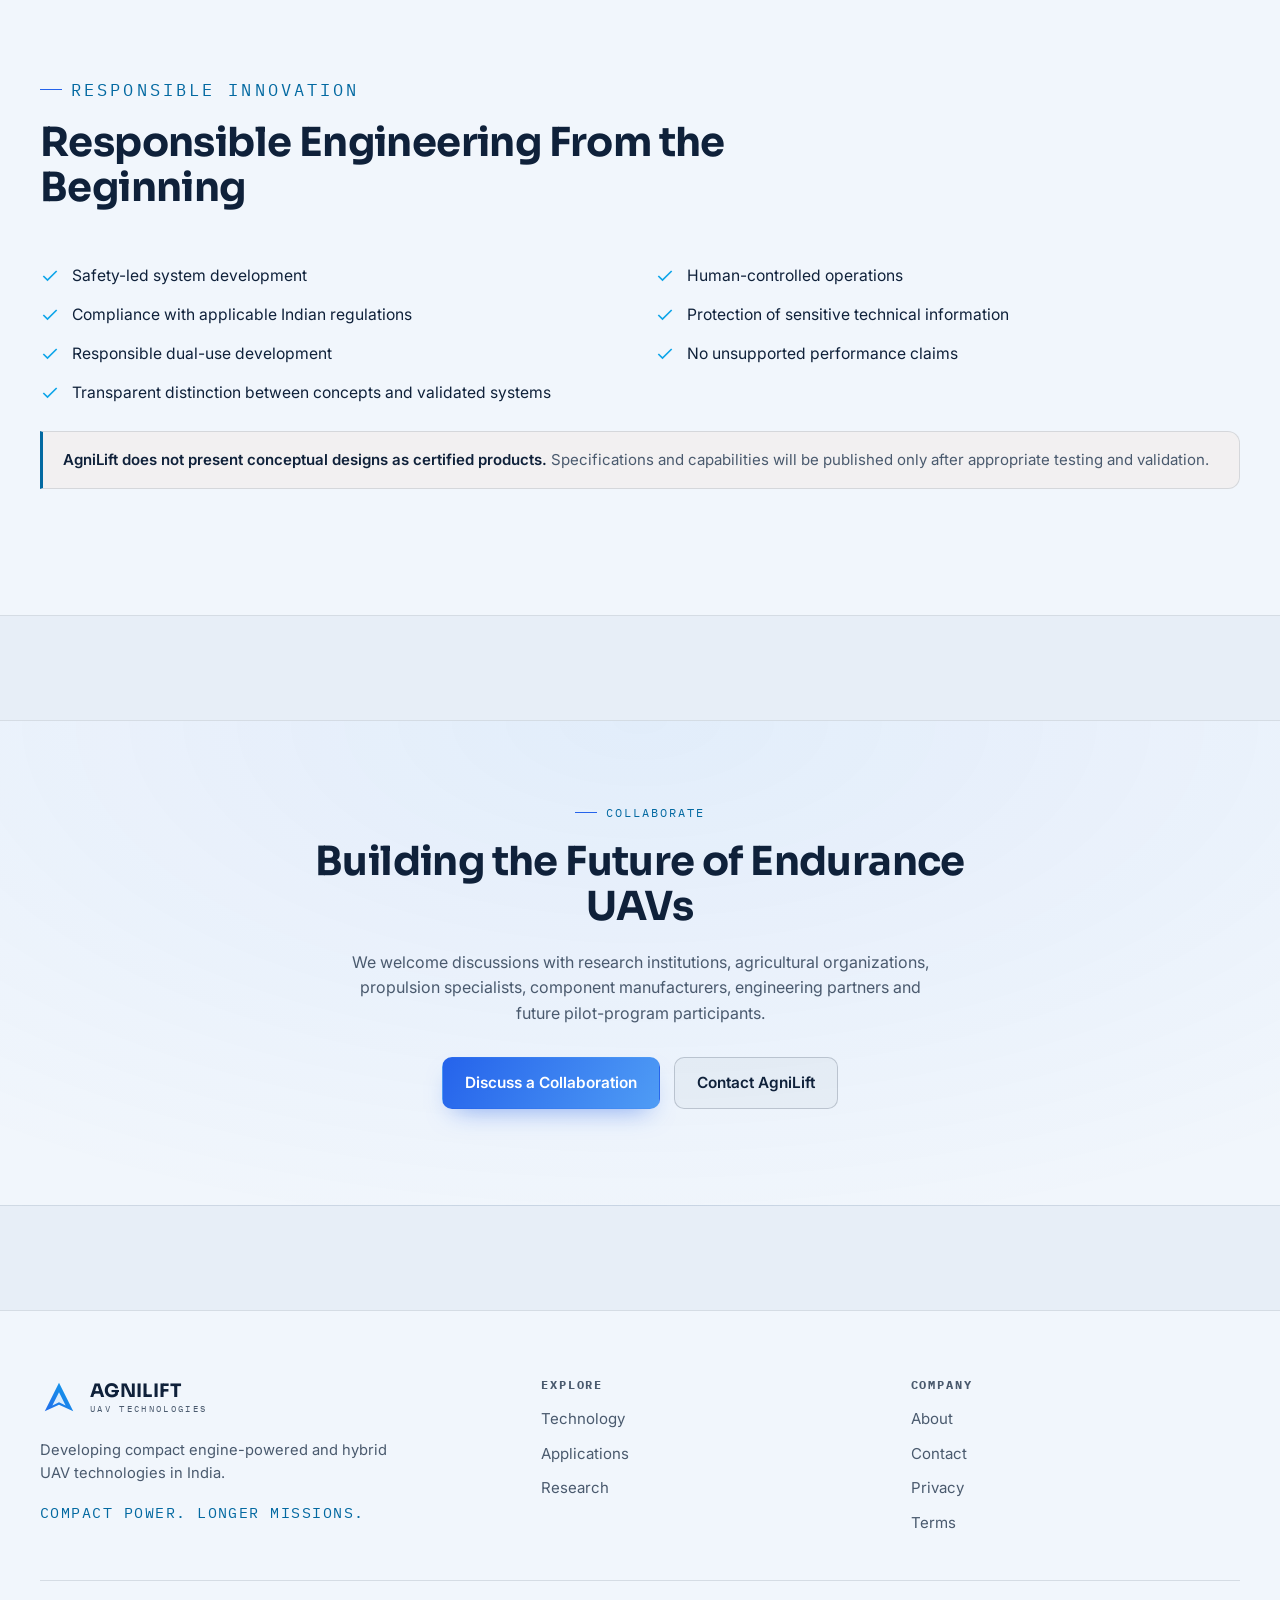
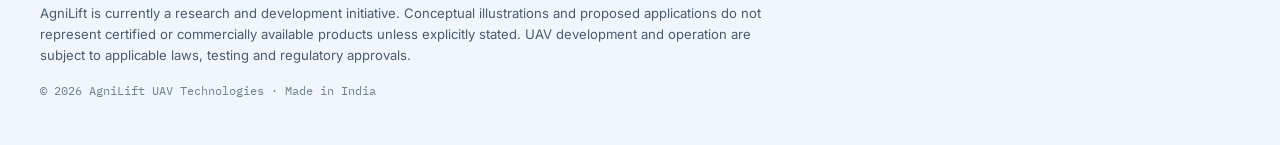
==== commit f4d643c2: "Switch to Corporate Light Blue theme Recolor the brand from orange to blue across the whole site: de" ====
--- a/index.html
+++ b/index.html
@@ -5,7 +5,8 @@
 <meta name="viewport" content="width=device-width, initial-scale=1.0">
 <title>AgniLift UAV Technologies | Engine-Powered UAV Research</title>
 <meta name="description" content="AgniLift UAV Technologies is researching compact engine-powered and hybrid UAV platforms for extended-endurance agricultural, industrial, logistics and defence-support missions.">
-<meta name="theme-color" content="#EAEEF3">
+<meta name="theme-color" content="#E7EEF7">
+<link rel="icon" href="favicon.svg" type="image/svg+xml">
 <meta property="og:type" content="website">
 <meta property="og:title" content="AgniLift UAV Technologies | Engine-Powered UAV Research">
 <meta property="og:description" content="An Indian research-led initiative developing compact internal-combustion and hybrid-powered UAV platforms for longer, payload-oriented missions.">
@@ -13,7 +14,7 @@
 <link rel="preconnect" href="https://fonts.googleapis.com">
 <link rel="preconnect" href="https://fonts.gstatic.com" crossorigin>
 <link href="https://fonts.googleapis.com/css2?family=Sora:wght@500;600;700&family=Inter:wght@400;500;600&family=IBM+Plex+Mono:wght@400;500&display=swap" rel="stylesheet">
-<link rel="stylesheet" href="assets/style.css">
+<link rel="stylesheet" href="assets/style.css?v=4">
 </head>
 <body>
 <a class="skip-link" href="#main">Skip to content</a>
@@ -23,7 +24,7 @@
     <a class="logo" href="index.html" aria-label="AgniLift UAV Technologies — home">
       <svg class="logo-mark" viewBox="0 0 40 40" role="img" aria-label="AgniLift">
         <defs><linearGradient id="agl1" x1="0" y1="40" x2="40" y2="0" gradientUnits="userSpaceOnUse">
-          <stop offset="0" stop-color="#F26419"/><stop offset="1" stop-color="#F4A261"/></linearGradient></defs>
+          <stop offset="0" stop-color="#2563EB"/><stop offset="1" stop-color="#0EA5E9"/></linearGradient></defs>
         <path d="M20 4 L35 34 L20 27 L5 34 Z" fill="url(#agl1)"/>
         <path d="M20 14 L27 28 L20 24.5 L13 28 Z" fill="#FFFFFF" opacity=".85"/>
       </svg>
@@ -75,7 +76,7 @@
                   <stop offset="0" stop-color="#2F80ED" stop-opacity=".18"/><stop offset="1" stop-color="#2F80ED" stop-opacity="0"/>
                 </radialGradient>
                 <linearGradient id="pp-g" x1="0" y1="0" x2="1" y2="1">
-                  <stop offset="0" stop-color="#F26419"/><stop offset="1" stop-color="#F4A261"/>
+                  <stop offset="0" stop-color="#2563EB"/><stop offset="1" stop-color="#0EA5E9"/>
                 </linearGradient>
               </defs>
               <rect x="0" y="0" width="560" height="470" fill="url(#glow-g)"/>
@@ -105,20 +106,20 @@
               <!-- hybrid power block -->
               <rect x="240" y="238" width="80" height="18" rx="5" fill="#153a2c" stroke="#2f80ed" stroke-opacity=".4"/>
               <!-- payload pod -->
-              <rect x="252" y="286" width="56" height="26" rx="8" fill="#0b1d2a" stroke="#F4A261" stroke-opacity=".6"/>
-              <line x1="266" y1="286" x2="266" y2="312" stroke="#F4A261" stroke-opacity=".35"/><line x1="294" y1="286" x2="294" y2="312" stroke="#F4A261" stroke-opacity=".35"/>
+              <rect x="252" y="286" width="56" height="26" rx="8" fill="#0b1d2a" stroke="#0EA5E9" stroke-opacity=".6"/>
+              <line x1="266" y1="286" x2="266" y2="312" stroke="#0EA5E9" stroke-opacity=".35"/><line x1="294" y1="286" x2="294" y2="312" stroke="#0EA5E9" stroke-opacity=".35"/>
               <!-- callouts (right-side column, kept within viewBox) -->
               <g font-family="IBM Plex Mono, monospace" font-size="11" fill="#AEBBC7">
-                <line x1="314" y1="160" x2="462" y2="116" stroke="#F26419" stroke-opacity=".7"/>
-                <circle cx="314" cy="160" r="3" fill="#F26419"/><text x="470" y="120" fill="#F4A261">Compact powerplant</text>
+                <line x1="314" y1="160" x2="462" y2="116" stroke="#2563EB" stroke-opacity=".7"/>
+                <circle cx="314" cy="160" r="3" fill="#2563EB"/><text x="470" y="120" fill="#0EA5E9">Compact powerplant</text>
                 <line x1="338" y1="205" x2="462" y2="176" stroke="#2F80ED" stroke-opacity=".6"/>
                 <circle cx="338" cy="205" r="3" fill="#2F80ED"/><text x="470" y="180">Flight-control system</text>
                 <line x1="320" y1="247" x2="462" y2="236" stroke="#2F80ED" stroke-opacity=".6"/>
                 <circle cx="320" cy="247" r="3" fill="#2F80ED"/><text x="470" y="240">Hybrid-ready power</text>
-                <line x1="338" y1="262" x2="462" y2="298" stroke="#F4A261" stroke-opacity=".7"/>
-                <circle cx="338" cy="262" r="3" fill="#F4A261"/><text x="470" y="298">Extended-endurance</text><text x="470" y="314">architecture</text>
-                <line x1="308" y1="300" x2="462" y2="356" stroke="#F4A261" stroke-opacity=".7"/>
-                <circle cx="308" cy="300" r="3" fill="#F4A261"/><text x="470" y="360">Modular payload interface</text>
+                <line x1="338" y1="262" x2="462" y2="298" stroke="#0EA5E9" stroke-opacity=".7"/>
+                <circle cx="338" cy="262" r="3" fill="#0EA5E9"/><text x="470" y="298">Extended-endurance</text><text x="470" y="314">architecture</text>
+                <line x1="308" y1="300" x2="462" y2="356" stroke="#0EA5E9" stroke-opacity=".7"/>
+                <circle cx="308" cy="300" r="3" fill="#0EA5E9"/><text x="470" y="360">Modular payload interface</text>
               </g>
             </svg>
           </div>
@@ -185,7 +186,7 @@
           <h3>Fuel-powered direct drive</h3>
           <svg class="diagram" viewBox="0 0 240 44" role="img" aria-label="Engine drives propeller directly" fill="none" stroke="#5a9bf0" stroke-width="1.5">
             <rect x="4" y="12" width="60" height="24" rx="5"/><text x="34" y="28" text-anchor="middle" font-family="IBM Plex Mono,monospace" font-size="9" fill="#AEBBC7" stroke="none">ENGINE</text>
-            <path d="M70 24h34" marker-end="url(#ar)"/><path d="M100 20l6 4-6 4" stroke="#F26419"/>
+            <path d="M70 24h34" marker-end="url(#ar)"/><path d="M100 20l6 4-6 4" stroke="#2563EB"/>
             <rect x="112" y="12" width="60" height="24" rx="5"/><text x="142" y="28" text-anchor="middle" font-family="IBM Plex Mono,monospace" font-size="9" fill="#AEBBC7" stroke="none">PROP</text>
           </svg>
           <p class="best-for">Best suited for</p>
@@ -197,7 +198,7 @@
           <h3>Series hybrid</h3>
           <svg class="diagram" viewBox="0 0 240 44" role="img" aria-label="Engine drives a generator that feeds a battery and electric motors" fill="none" stroke="#5a9bf0" stroke-width="1.5">
             <rect x="2" y="12" width="44" height="24" rx="5"/><text x="24" y="28" text-anchor="middle" font-family="IBM Plex Mono,monospace" font-size="8" fill="#AEBBC7" stroke="none">ENGINE</text>
-            <path d="M48 24h16" stroke="#F26419"/>
+            <path d="M48 24h16" stroke="#2563EB"/>
             <rect x="66" y="12" width="40" height="24" rx="5"/><text x="86" y="28" text-anchor="middle" font-family="IBM Plex Mono,monospace" font-size="8" fill="#AEBBC7" stroke="none">GEN</text>
             <path d="M108 24h14"/>
             <rect x="124" y="12" width="44" height="24" rx="5"/><text x="146" y="28" text-anchor="middle" font-family="IBM Plex Mono,monospace" font-size="8" fill="#AEBBC7" stroke="none">BATT</text>
@@ -213,7 +214,7 @@
           <svg class="diagram" viewBox="0 0 240 44" role="img" aria-label="Engine and electric motor together drive the propulsion system" fill="none" stroke="#5a9bf0" stroke-width="1.5">
             <rect x="4" y="4" width="60" height="16" rx="4"/><text x="34" y="16" text-anchor="middle" font-family="IBM Plex Mono,monospace" font-size="8" fill="#AEBBC7" stroke="none">ENGINE</text>
             <rect x="4" y="24" width="60" height="16" rx="4"/><text x="34" y="36" text-anchor="middle" font-family="IBM Plex Mono,monospace" font-size="8" fill="#AEBBC7" stroke="none">MOTOR</text>
-            <path d="M64 12h30l6 10M64 32h30l6-10" stroke="#F26419"/>
+            <path d="M64 12h30l6 10M64 32h30l6-10" stroke="#2563EB"/>
             <rect x="112" y="12" width="60" height="20" rx="5"/><text x="142" y="26" text-anchor="middle" font-family="IBM Plex Mono,monospace" font-size="8" fill="#AEBBC7" stroke="none">PROP</text>
           </svg>
           <p class="best-for">Best suited for</p>
@@ -305,7 +306,7 @@
         <a class="logo" href="index.html" aria-label="AgniLift UAV Technologies — home">
           <svg class="logo-mark" viewBox="0 0 40 40" role="img" aria-label="AgniLift">
             <defs><linearGradient id="agl2" x1="0" y1="40" x2="40" y2="0" gradientUnits="userSpaceOnUse">
-              <stop offset="0" stop-color="#F26419"/><stop offset="1" stop-color="#F4A261"/></linearGradient></defs>
+              <stop offset="0" stop-color="#2563EB"/><stop offset="1" stop-color="#0EA5E9"/></linearGradient></defs>
             <path d="M20 4 L35 34 L20 27 L5 34 Z" fill="url(#agl2)"/>
             <path d="M20 14 L27 28 L20 24.5 L13 28 Z" fill="#FFFFFF" opacity=".85"/>
           </svg>
@@ -339,6 +340,6 @@
   </div>
 </footer>
 
-<script src="assets/app.js" defer></script>
+<script src="assets/app.js?v=4" defer></script>
 </body>
 </html>
--- a/assets/style.css
+++ b/assets/style.css
@@ -5,18 +5,18 @@
 
 :root {
   /* Colour system */
-  --bg:            #EAEEF3;   /* light page */
-  --bg-section:    #F4F7FA;   /* lighter alternating section */
+  --bg:            #E7EEF7;   /* soft blue-tinted page */
+  --bg-section:    #F1F6FC;   /* lighter alternating section */
   --card:          #FFFFFF;   /* elevated card */
-  --card-2:        #F6F8FC;
-  --flame:         #F26419;   /* primary flame orange (controlled highlight) */
-  --amber:         #C2410C;   /* burnt-orange accent, readable on white */
-  --blue:          #2F80ED;   /* aerospace blue */
-  --blue-soft:     #2563EB;   /* deeper blue for icons/text on white */
-  --text:          #0B1D2A;   /* ink text */
-  --text-dim:      #52616E;   /* secondary text */
-  --border:        rgba(11,29,42,0.12);
-  --border-2:      rgba(11,29,42,0.20);
+  --card-2:        #F3F7FC;
+  --flame:         #2563EB;   /* primary blue (buttons, highlights) */
+  --amber:         #0369A1;   /* deep sky accent, readable on white */
+  --blue:          #2563EB;   /* aerospace blue */
+  --blue-soft:     #0EA5E9;   /* sky / cyan for icons */
+  --text:          #0F213A;   /* deep navy ink text */
+  --text-dim:      #4A5A6E;   /* secondary text */
+  --border:        rgba(15,33,58,0.12);
+  --border-2:      rgba(15,33,58,0.20);
 
   /* Type */
   --font-head: "Sora", "Space Grotesk", system-ui, -apple-system, "Segoe UI", sans-serif;
@@ -55,8 +55,8 @@
   content: "";
   position: fixed; inset: 0; z-index: -2;
   background:
-    radial-gradient(900px 520px at 82% -6%, rgba(242,100,25,.07), transparent 60%),
-    radial-gradient(820px 560px at 2% 8%, rgba(47,128,237,.06), transparent 58%),
+    radial-gradient(900px 520px at 82% -6%, rgba(14,165,233,.08), transparent 60%),
+    radial-gradient(820px 560px at 2% 8%, rgba(37,99,235,.07), transparent 58%),
     var(--bg);
 }
 body::after {
@@ -113,7 +113,7 @@
   cursor: pointer; min-height: 44px; transition: transform .16s ease, background .2s ease, border-color .2s ease, box-shadow .2s ease;
 }
 .btn:hover { text-decoration: none; }
-.btn-primary { background: linear-gradient(120deg, var(--flame), #ff8a3d); color: #180a03; box-shadow: 0 12px 26px -12px rgba(242,100,25,.7); }
+.btn-primary { background: linear-gradient(120deg, var(--flame), #4f9cf5); color: #ffffff; box-shadow: 0 12px 26px -12px rgba(37,99,235,.55); }
 .btn-primary:hover { transform: translateY(-2px); }
 .btn-ghost { background: rgba(11,29,42,.03); color: var(--text); border-color: var(--border-2); }
 .btn-ghost:hover { border-color: var(--blue); background: rgba(47,128,237,.10); transform: translateY(-2px); }
@@ -262,7 +262,7 @@
   background: rgba(47,128,237,.12); border: 1px solid rgba(47,128,237,.25); margin-bottom: 16px;
 }
 .card .card-icon svg { width: 24px; height: 24px; color: var(--blue-soft); }
-.card.flame .card-icon { background: rgba(242,100,25,.12); border-color: rgba(242,100,25,.3); }
+.card.flame .card-icon { background: rgba(14,165,233,.12); border-color: rgba(14,165,233,.32); }
 .card.flame .card-icon svg { color: var(--amber); }
 .card h3 { font-size: 1.18rem; margin-bottom: 8px; }
 .card p { font-size: .96rem; margin: 0; }
@@ -276,8 +276,8 @@
   border: 1px solid var(--border); border-radius: var(--radius); padding: 26px; position: relative;
   box-shadow: 0 1px 2px rgba(11,29,42,.05), 0 12px 28px -18px rgba(20,40,70,.22);
 }
-.step.primary { border-color: rgba(242,100,25,.4); box-shadow: 0 0 0 1px rgba(242,100,25,.15), var(--shadow-soft); }
-.step-badge { position: absolute; top: 18px; right: 18px; font-family: var(--font-mono); font-size: .62rem; letter-spacing: .1em; text-transform: uppercase; color: #180a03; background: var(--amber); padding: 4px 9px; border-radius: 999px; }
+.step.primary { border-color: rgba(37,99,235,.45); box-shadow: 0 0 0 1px rgba(37,99,235,.15), var(--shadow-soft); }
+.step-badge { position: absolute; top: 18px; right: 18px; font-family: var(--font-mono); font-size: .62rem; letter-spacing: .1em; text-transform: uppercase; color: #fff; background: var(--flame); padding: 4px 9px; border-radius: 999px; }
 .step-num { font-family: var(--font-mono); color: var(--blue-soft); font-size: .8rem; letter-spacing: .1em; }
 .step h3 { margin: 8px 0 10px; font-size: 1.15rem; }
 .step .diagram { margin: 14px 0 16px; }
@@ -340,12 +340,27 @@
 td strong { color: var(--text); }
 .pill { display: inline-block; font-family: var(--font-mono); font-size: .68rem; padding: 2px 9px; border-radius: 999px; border: 1px solid var(--border-2); color: var(--text-dim); }
 .pill.blue { color: var(--blue-soft); border-color: rgba(47,128,237,.4); background: rgba(47,128,237,.08); }
-.pill.flame { color: var(--amber); border-color: rgba(242,100,25,.4); background: rgba(242,100,25,.08); }
-
-/* ---------- Page hero (interior) ---------- */
-.page-hero { padding: clamp(50px, 8vw, 92px) 0 clamp(28px, 4vw, 44px); position: relative; }
-.page-hero h1 { font-size: clamp(2rem, 5vw, 3.2rem); max-width: 18ch; }
-.page-hero p { font-size: 1.1rem; max-width: 62ch; }
+.pill.flame { color: var(--amber); border-color: rgba(37,99,235,.4); background: rgba(37,99,235,.08); }
+
+/* ---------- Page hero (interior) — polished header band ---------- */
+.page-hero {
+  padding: clamp(56px, 8vw, 104px) 0 clamp(36px, 5vw, 56px);
+  position: relative; overflow: hidden;
+  background: linear-gradient(180deg, #DBE5F4 0%, var(--bg) 90%);
+  border-bottom: 1px solid var(--border);
+}
+.page-hero::after {
+  content: ""; position: absolute; inset: 0; z-index: 0; pointer-events: none;
+  background:
+    radial-gradient(640px 320px at 92% -25%, rgba(37,99,235,.18), transparent 62%),
+    radial-gradient(440px 260px at 6% 130%, rgba(14,165,233,.10), transparent 60%),
+    repeating-linear-gradient(90deg, rgba(15,33,58,.03) 0 1px, transparent 1px 46px);
+  -webkit-mask-image: radial-gradient(120% 130% at 88% 0%, #000 20%, transparent 78%);
+          mask-image: radial-gradient(120% 130% at 88% 0%, #000 20%, transparent 78%);
+}
+.page-hero .container { position: relative; z-index: 1; }
+.page-hero h1 { font-size: clamp(2.1rem, 5vw, 3.3rem); max-width: 20ch; }
+.page-hero p { font-size: 1.12rem; max-width: 64ch; }
 
 /* ---------- Forms ---------- */
 .form-card { background: linear-gradient(180deg, var(--card), var(--card-2)); border: 1px solid var(--border); border-radius: var(--radius); padding: clamp(22px, 4vw, 36px); box-shadow: var(--shadow); }
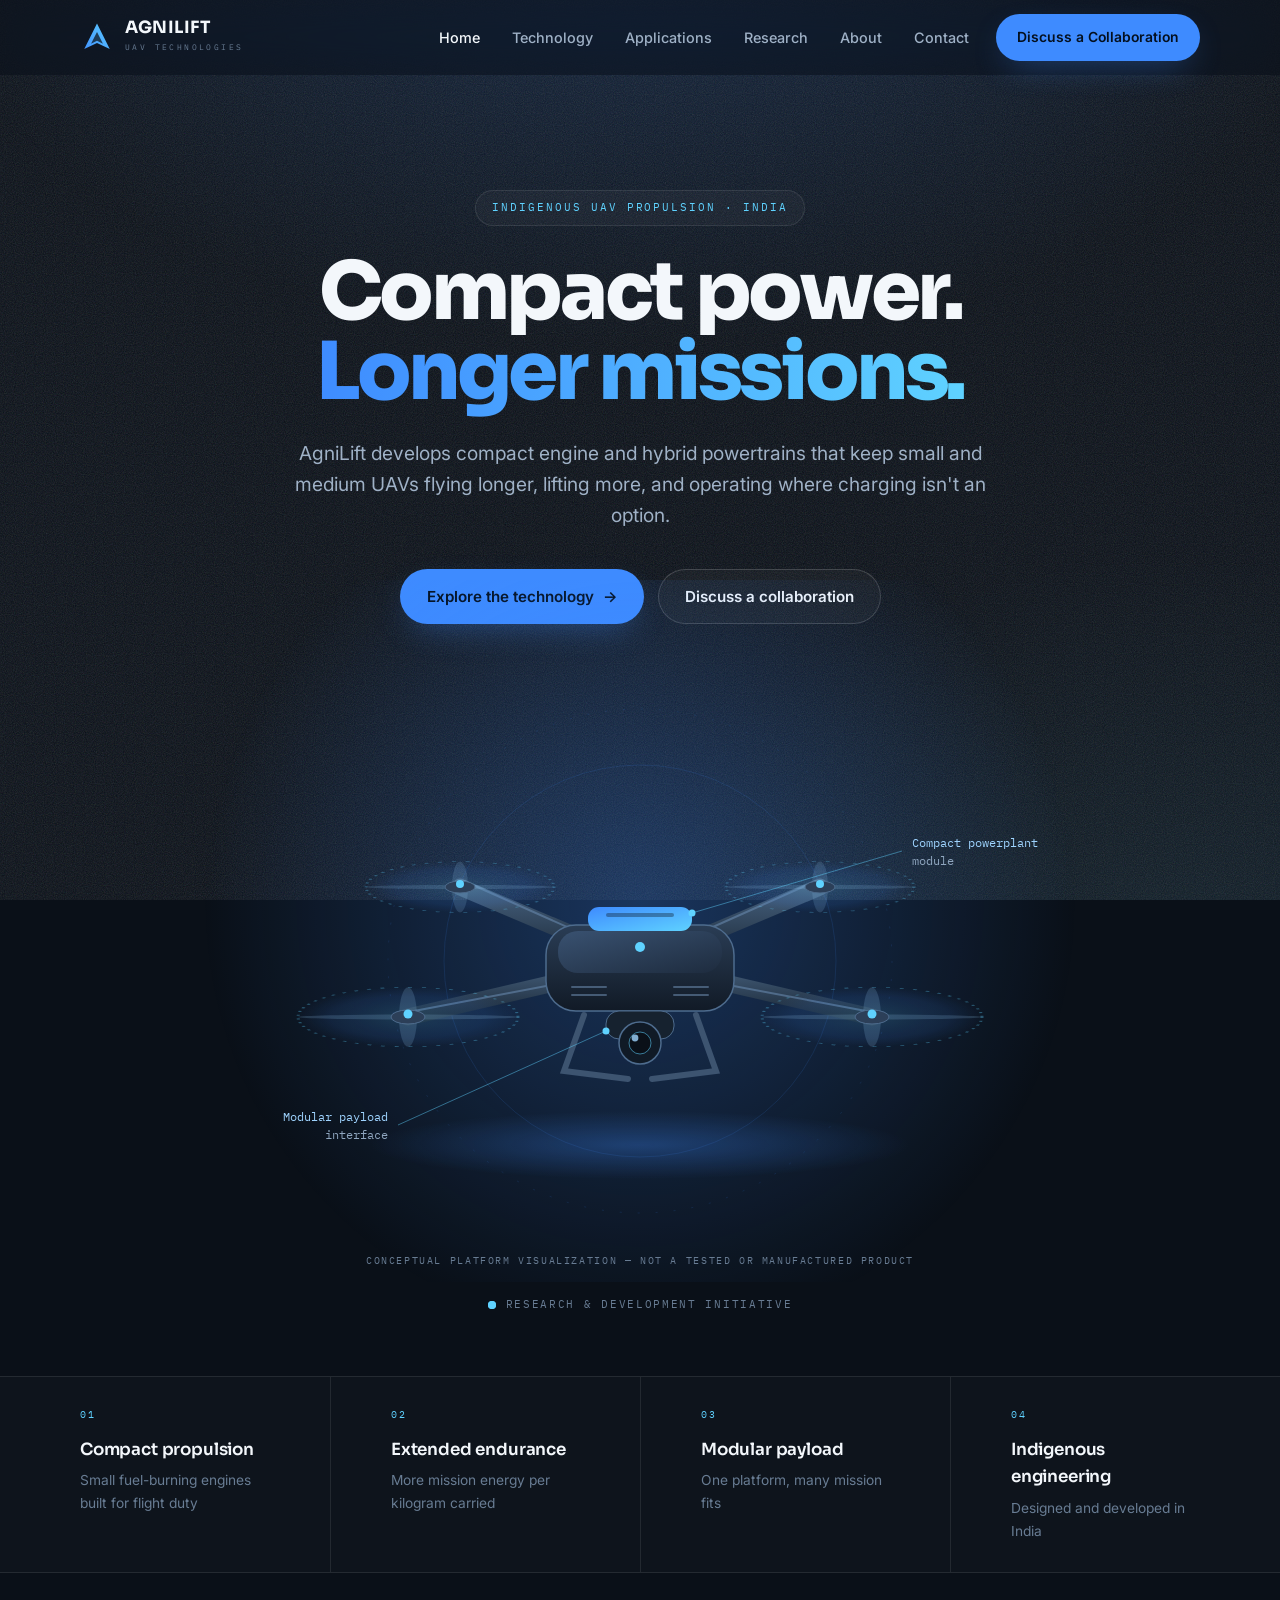
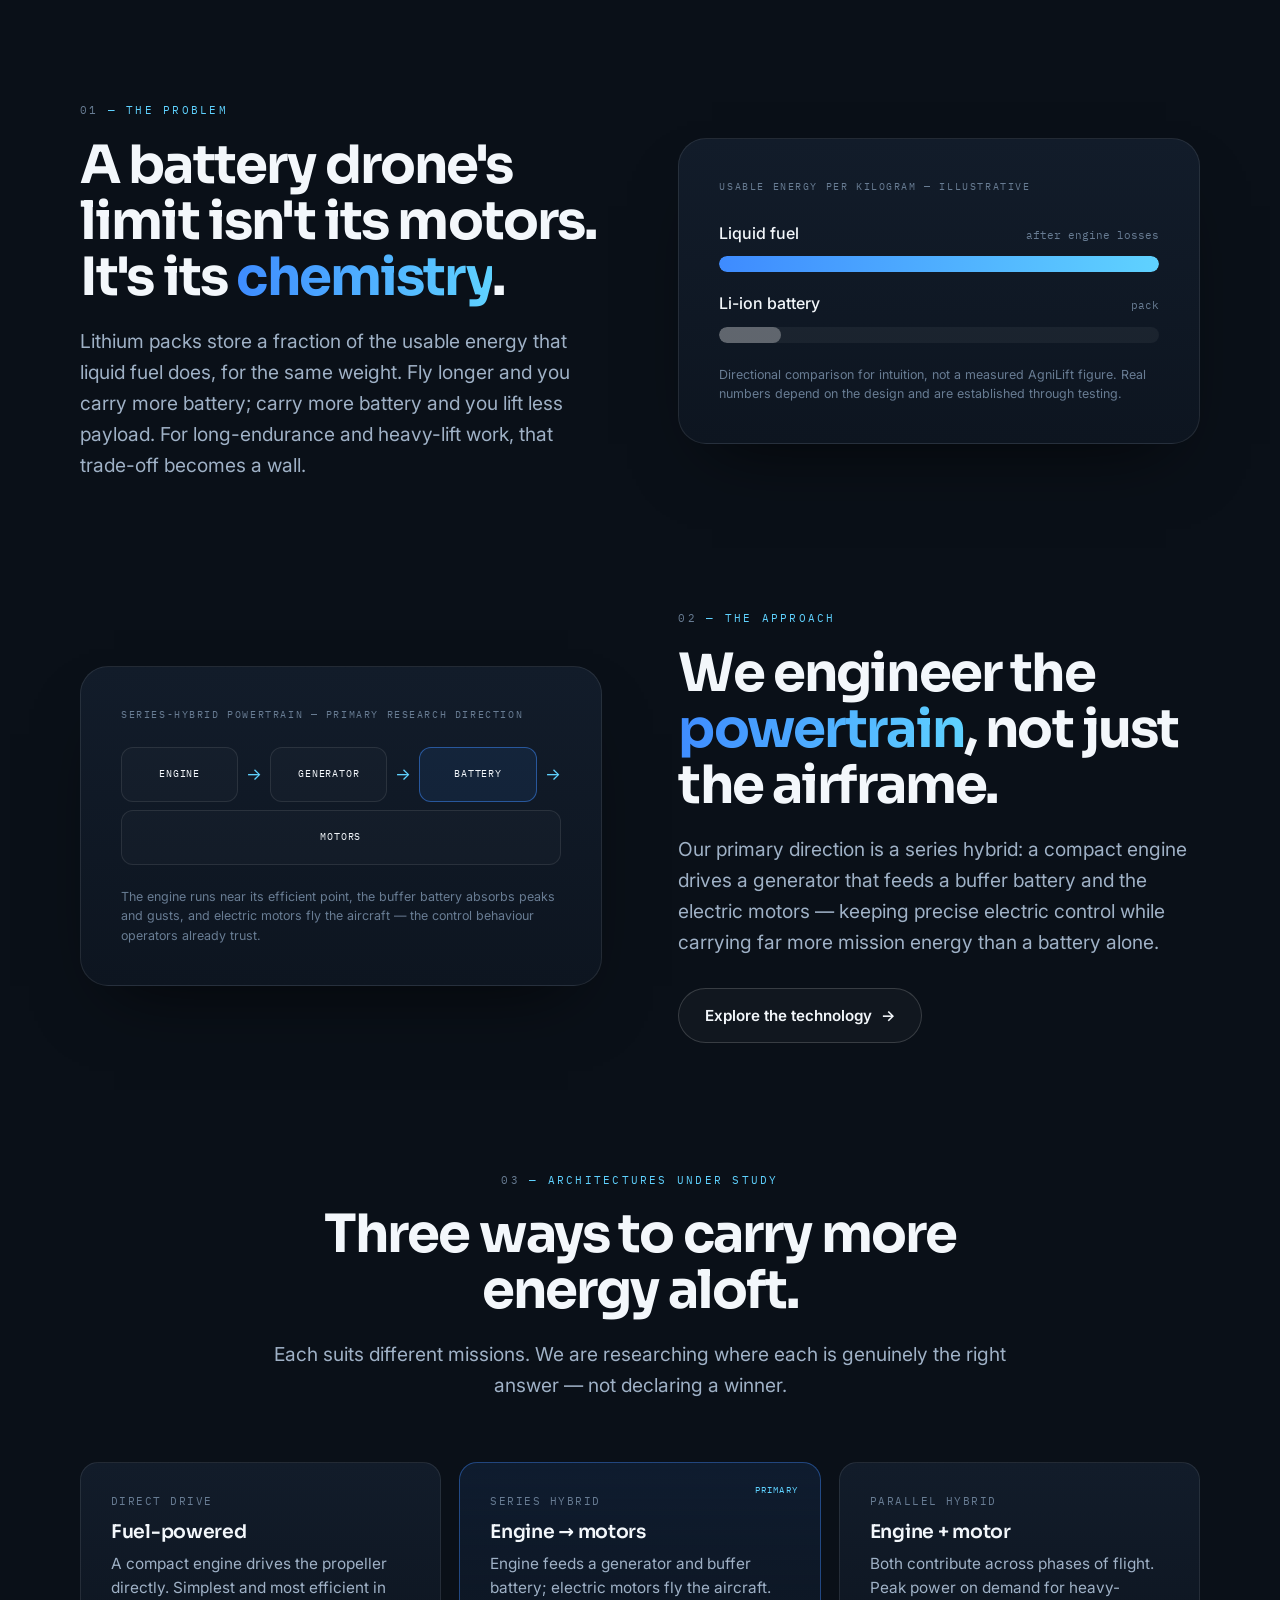
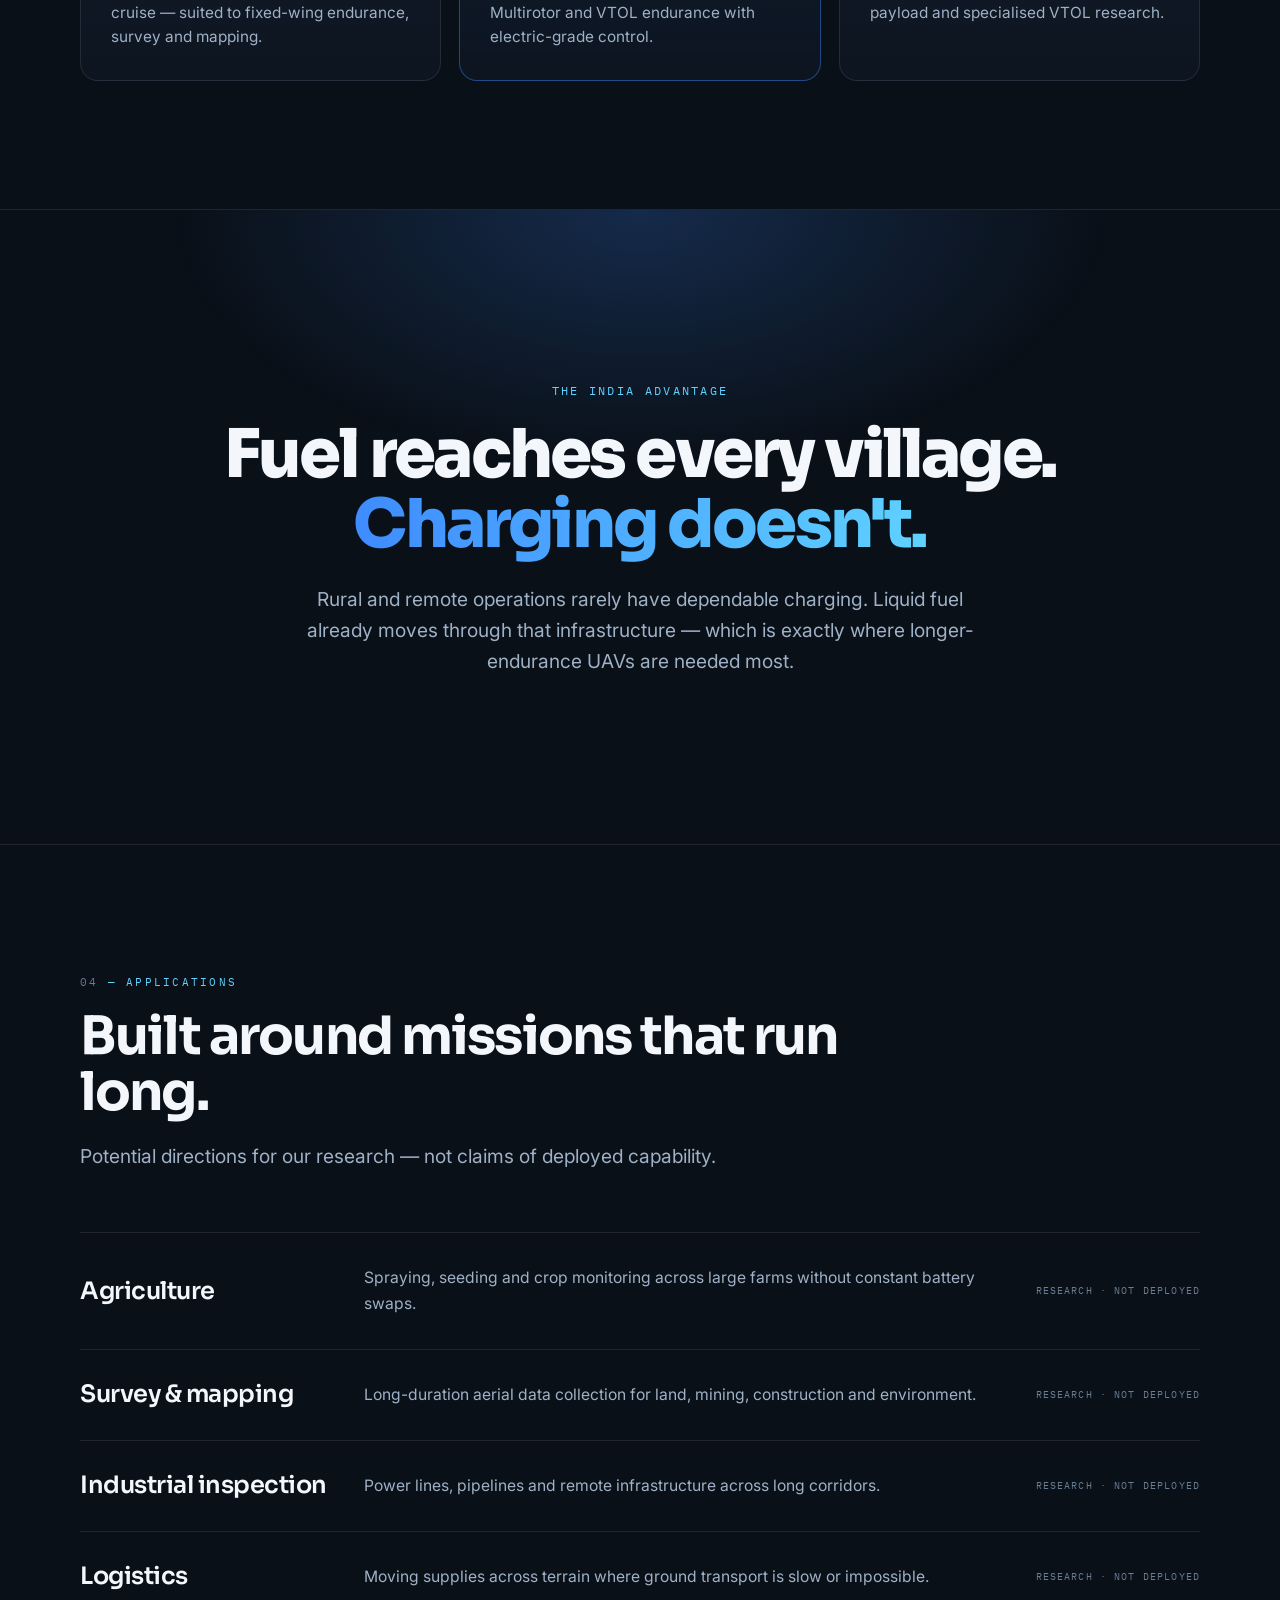
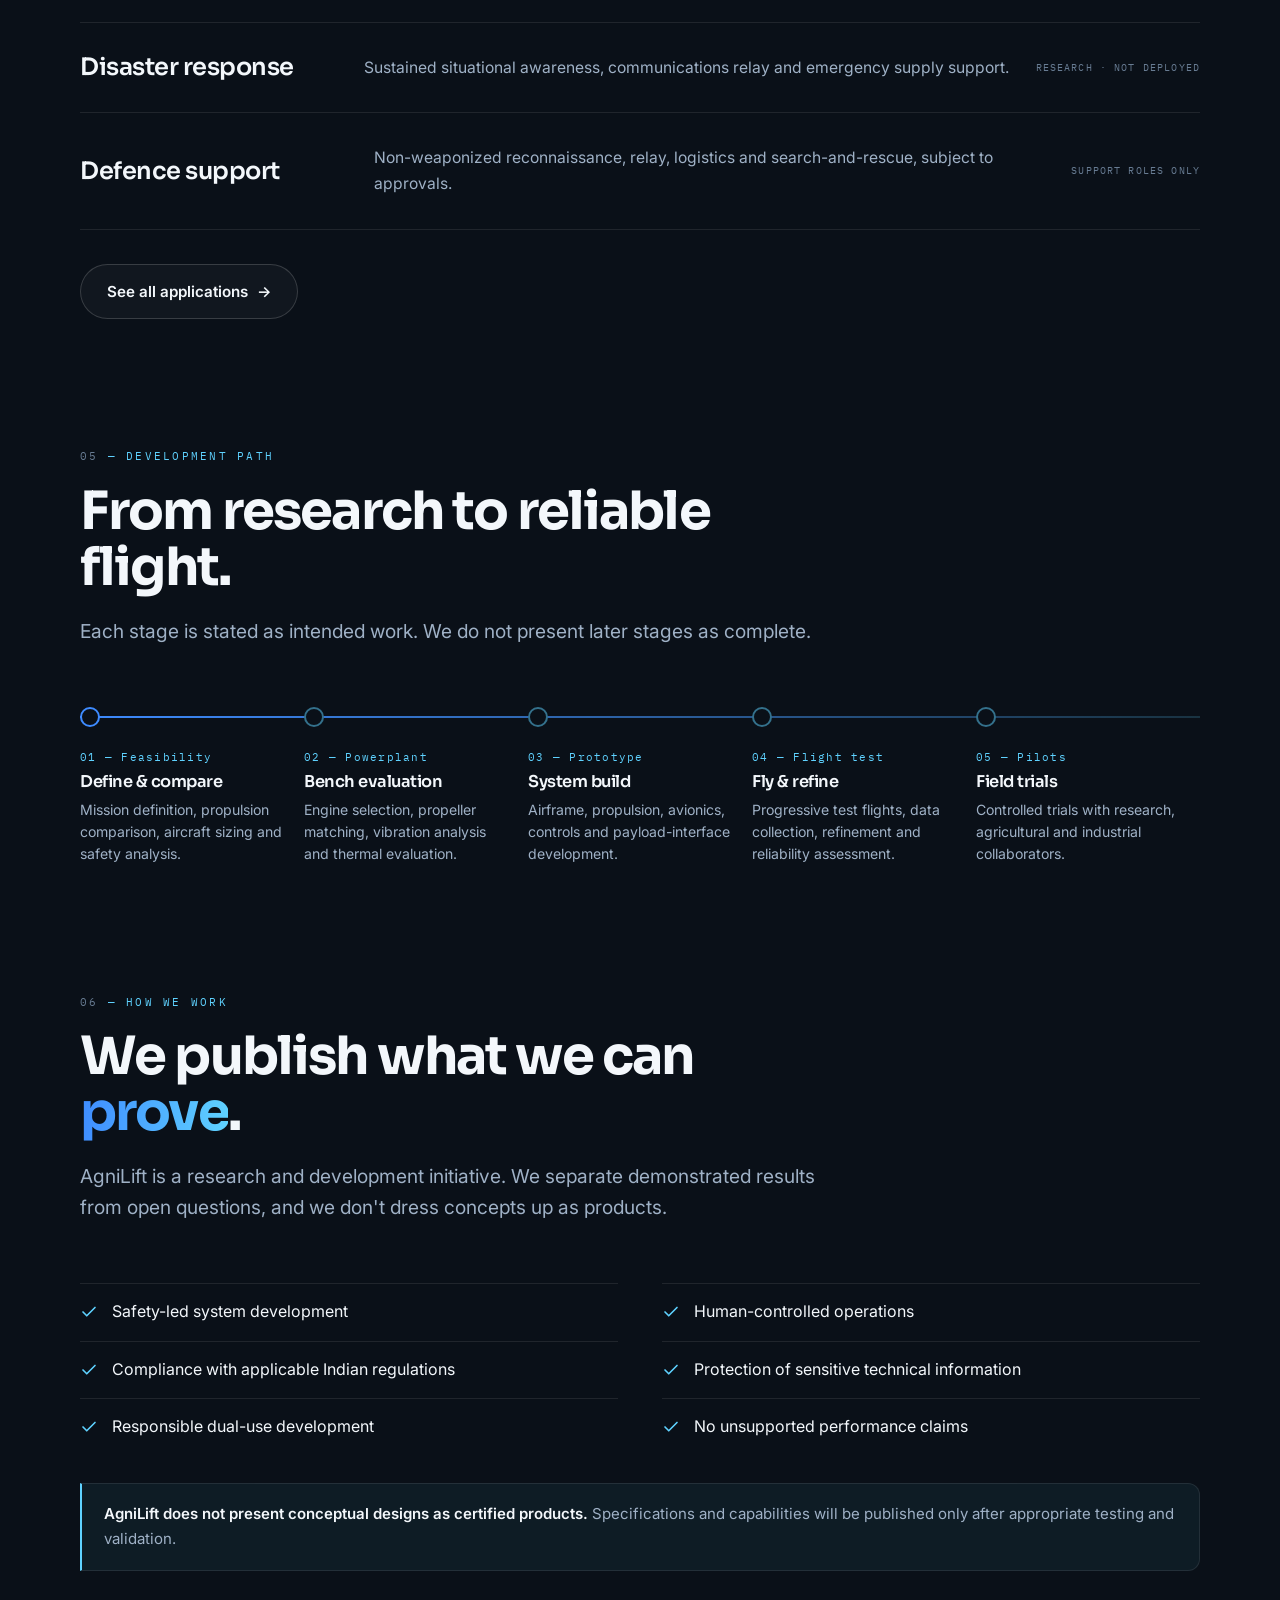
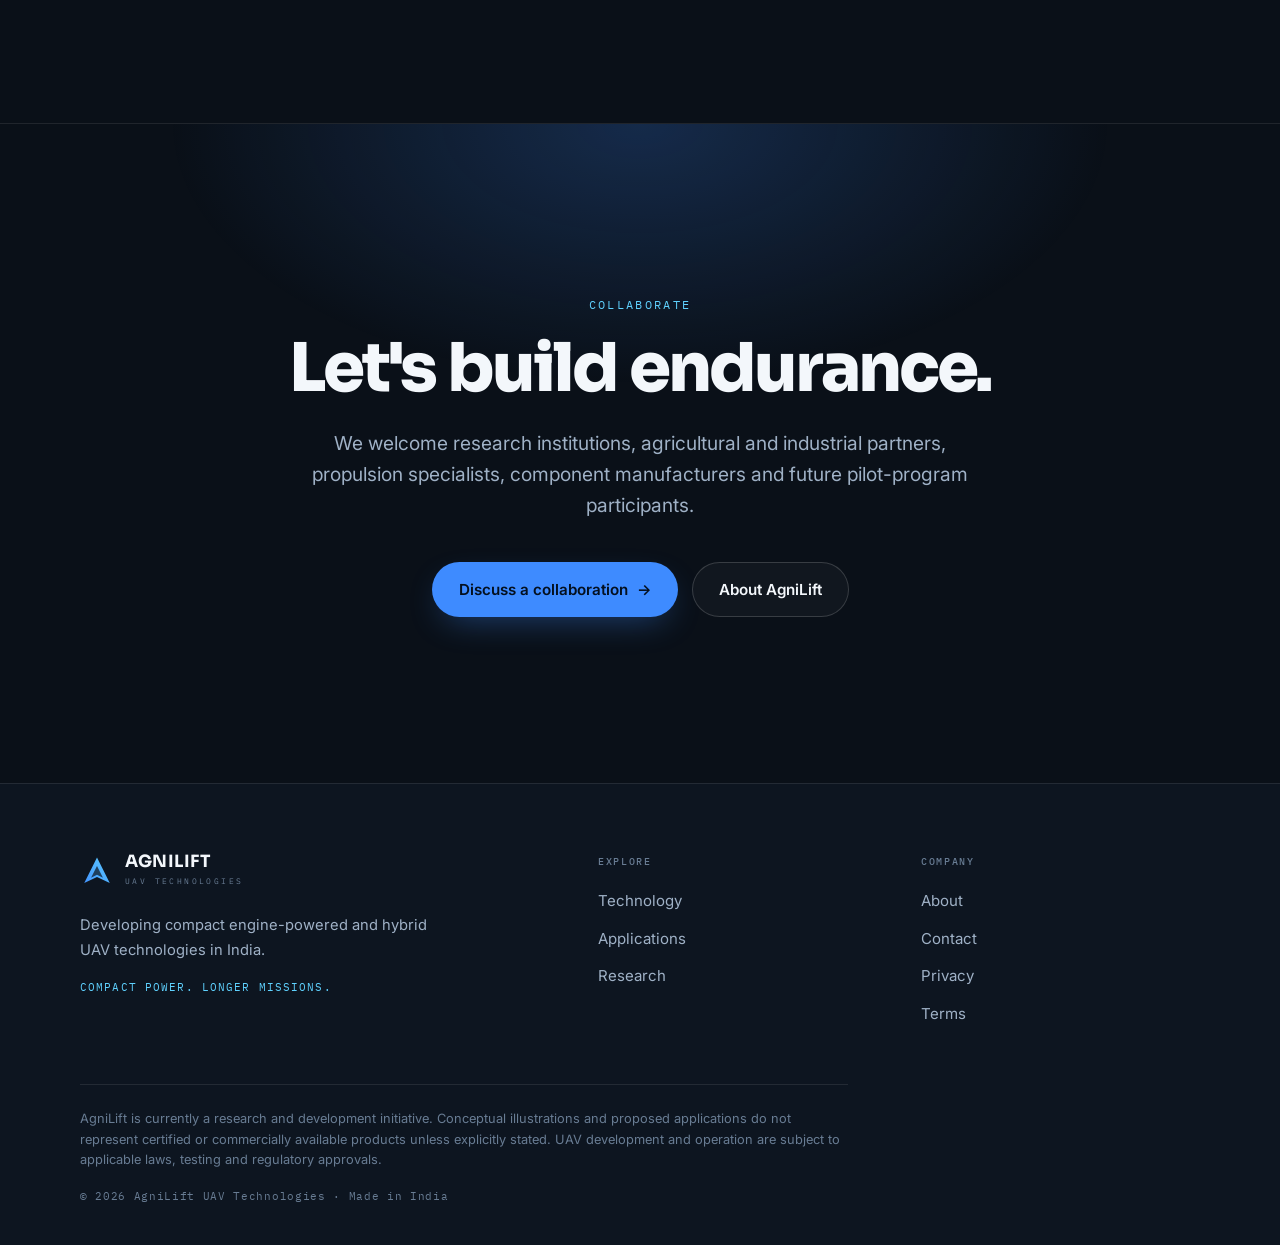
==== commit 4dfd8152: "Rebuild the site on a new dark aerospace design system Replace the light-blue theme with a purpose-b" ====
--- a/index.html
+++ b/index.html
@@ -5,7 +5,7 @@
 <meta name="viewport" content="width=device-width, initial-scale=1.0">
 <title>AgniLift UAV Technologies | Engine-Powered UAV Research</title>
 <meta name="description" content="AgniLift UAV Technologies is researching compact engine-powered and hybrid UAV platforms for extended-endurance agricultural, industrial, logistics and defence-support missions.">
-<meta name="theme-color" content="#E7EEF7">
+<meta name="theme-color" content="#0A1018">
 <link rel="icon" href="favicon.svg" type="image/svg+xml">
 <meta property="og:type" content="website">
 <meta property="og:title" content="AgniLift UAV Technologies | Engine-Powered UAV Research">
@@ -13,333 +13,369 @@
 <meta property="og:site_name" content="AgniLift UAV Technologies">
 <link rel="preconnect" href="https://fonts.googleapis.com">
 <link rel="preconnect" href="https://fonts.gstatic.com" crossorigin>
-<link href="https://fonts.googleapis.com/css2?family=Sora:wght@500;600;700&family=Inter:wght@400;500;600&family=IBM+Plex+Mono:wght@400;500&display=swap" rel="stylesheet">
-<link rel="stylesheet" href="assets/style.css?v=4">
+<link href="https://fonts.googleapis.com/css2?family=Sora:wght@500;600;700;800&family=Inter:wght@400;500;600&family=IBM+Plex+Mono:wght@400;500&display=swap" rel="stylesheet">
+<link rel="stylesheet" href="assets/style.css?v=5">
 </head>
 <body>
-<a class="skip-link" href="#main">Skip to content</a>
-
-<header class="site-header">
-  <div class="container header-inner">
-    <a class="logo" href="index.html" aria-label="AgniLift UAV Technologies — home">
-      <svg class="logo-mark" viewBox="0 0 40 40" role="img" aria-label="AgniLift">
-        <defs><linearGradient id="agl1" x1="0" y1="40" x2="40" y2="0" gradientUnits="userSpaceOnUse">
-          <stop offset="0" stop-color="#2563EB"/><stop offset="1" stop-color="#0EA5E9"/></linearGradient></defs>
-        <path d="M20 4 L35 34 L20 27 L5 34 Z" fill="url(#agl1)"/>
-        <path d="M20 14 L27 28 L20 24.5 L13 28 Z" fill="#FFFFFF" opacity=".85"/>
-      </svg>
-      <span class="logo-text"><span class="logo-name">AGNILIFT</span><span class="logo-desc">UAV TECHNOLOGIES</span></span>
+<a class="skip" href="#main">Skip to content</a>
+<div class="progress" id="progress"></div>
+
+<header class="nav" id="nav">
+  <div class="nav-in">
+    <a class="brand" href="index.html" aria-label="AgniLift UAV Technologies — home">
+      <svg viewBox="0 0 40 40" role="img" aria-label="AgniLift"><defs><linearGradient id="lg" x1="0" y1="40" x2="40" y2="0" gradientUnits="userSpaceOnUse"><stop offset="0" stop-color="#3E8BFF"/><stop offset="1" stop-color="#5FD2FF"/></linearGradient></defs><path d="M20 4 L35 34 L20 27 L5 34 Z" fill="url(#lg)"/><path d="M20 14 L27 28 L20 24.5 L13 28 Z" fill="#0A1018" opacity=".72"/></svg>
+      <span><b>AGNILIFT</b><small>UAV Technologies</small></span>
     </a>
-    <nav class="main-nav" aria-label="Primary">
-      <button class="nav-toggle" type="button" aria-label="Open menu" aria-expanded="false" aria-controls="nav-menu">
-        <span class="nav-toggle-bars" aria-hidden="true"><span></span><span></span><span></span></span>
-      </button>
-      <ul class="nav-menu" id="nav-menu">
-        <li><a href="index.html" class="active" aria-current="page">Home</a></li>
-        <li><a href="technology.html">Technology</a></li>
-        <li><a href="applications.html">Applications</a></li>
-        <li><a href="research.html">Research</a></li>
-        <li><a href="about.html">About</a></li>
-        <li><a href="contact.html">Contact</a></li>
-        <li class="nav-cta-item"><a class="btn btn-primary" href="contact.html">Discuss a Collaboration</a></li>
-      </ul>
+    <nav class="links" id="menu" aria-label="Primary">
+      <a href="index.html" class="on" aria-current="page">Home</a>
+      <a href="technology.html">Technology</a>
+      <a href="applications.html">Applications</a>
+      <a href="research.html">Research</a>
+      <a href="about.html">About</a>
+      <a href="contact.html">Contact</a>
+      <span class="navcta"><a class="btn btn-p" href="contact.html">Discuss a Collaboration</a></span>
     </nav>
+    <button class="burger" id="burger" type="button" aria-label="Open menu" aria-expanded="false" aria-controls="menu">
+      <svg viewBox="0 0 24 24" fill="none" stroke="currentColor" stroke-width="1.8" stroke-linecap="round"><path d="M3 6h18M3 12h18M3 18h18"/></svg>
+    </button>
   </div>
 </header>
-<div class="nav-backdrop"></div>
+<div class="scrim" id="scrim"></div>
 
 <main id="main">
 
-  <!-- HERO -->
+  <!-- ================= HERO ================= -->
   <section class="hero">
-    <div class="container hero-grid">
-      <div class="hero-copy">
-        <p class="eyebrow">Indigenous UAV Propulsion · Research &amp; Development</p>
-        <h1>Compact Power.<span class="line2">Longer Missions.</span></h1>
-        <p class="hero-lead">AgniLift UAV Technologies is developing compact engine-powered and hybrid UAV platforms for missions requiring greater endurance, practical payload capacity and dependable field operation.</p>
-        <div class="hero-cta">
-          <a class="btn btn-primary" href="technology.html">Explore Our Technology <span class="arrow" aria-hidden="true">→</span></a>
-          <a class="btn btn-ghost" href="contact.html">Discuss a Collaboration</a>
-        </div>
-        <p class="hero-status"><span class="status-dot" aria-hidden="true"></span> Research and development initiative · India</p>
-      </div>
-
-      <div class="hero-visual reveal">
-        <figure>
-          <div class="visual-frame">
-            <svg viewBox="0 0 640 470" role="img" aria-label="Conceptual illustration of a hybrid multirotor UAV with labelled subsystems: compact powerplant, modular payload interface, flight-control system, extended-endurance architecture and hybrid-ready power system." style="width:100%;height:auto;display:block">
-              <defs>
-                <linearGradient id="body-g" x1="0" y1="0" x2="0" y2="1">
-                  <stop offset="0" stop-color="#173347"/><stop offset="1" stop-color="#0d2130"/>
-                </linearGradient>
-                <radialGradient id="glow-g" cx="50%" cy="45%" r="55%">
-                  <stop offset="0" stop-color="#2F80ED" stop-opacity=".18"/><stop offset="1" stop-color="#2F80ED" stop-opacity="0"/>
-                </radialGradient>
-                <linearGradient id="pp-g" x1="0" y1="0" x2="1" y2="1">
-                  <stop offset="0" stop-color="#2563EB"/><stop offset="1" stop-color="#0EA5E9"/>
-                </linearGradient>
-              </defs>
-              <rect x="0" y="0" width="560" height="470" fill="url(#glow-g)"/>
-              <!-- orbit lines -->
-              <g fill="none" stroke="#2F80ED" stroke-opacity=".22">
-                <circle class="orbit" cx="280" cy="225" r="188" stroke-dasharray="2 10"/>
-                <circle class="orbit rev" cx="280" cy="225" r="150"/>
+    <div class="wrap">
+      <span class="pill-label rise d1">Indigenous UAV Propulsion · India</span>
+      <h1 class="h-xl rise d2">Compact power.<br><span class="hl">Longer missions.</span></h1>
+      <p class="lead rise d3">AgniLift develops compact engine and hybrid powertrains that keep small and medium UAVs flying longer, lifting more, and operating where charging isn't an option.</p>
+      <div class="btn-row center rise d4">
+        <a class="btn btn-p" href="technology.html">Explore the technology <span class="ar" aria-hidden="true">→</span></a>
+        <a class="btn btn-g" href="contact.html">Discuss a collaboration</a>
+      </div>
+
+      <figure class="stage rise d5">
+        <svg viewBox="0 0 960 560" role="img" aria-label="Conceptual illustration of a hybrid quadcopter UAV showing the compact powerplant module, modular payload pod and rotor assemblies.">
+          <defs>
+            <linearGradient id="body" x1="0" y1="0" x2="0" y2="1">
+              <stop offset="0" stop-color="#2A3D55"/><stop offset="1" stop-color="#111A26"/>
+            </linearGradient>
+            <linearGradient id="bodyTop" x1="0" y1="0" x2="1" y2="1">
+              <stop offset="0" stop-color="#3B5474"/><stop offset="1" stop-color="#1E2C3F"/>
+            </linearGradient>
+            <linearGradient id="arm" x1="0" y1="0" x2="0" y2="1">
+              <stop offset="0" stop-color="#46617F"/><stop offset="1" stop-color="#1B2836"/>
+            </linearGradient>
+            <linearGradient id="pp" x1="0" y1="0" x2="1" y2="1">
+              <stop offset="0" stop-color="#3E8BFF"/><stop offset="1" stop-color="#5FD2FF"/>
+            </linearGradient>
+            <radialGradient id="disc" cx="50%" cy="50%" r="50%">
+              <stop offset="0" stop-color="#5FD2FF" stop-opacity=".16"/>
+              <stop offset="70%" stop-color="#3E8BFF" stop-opacity=".10"/>
+              <stop offset="100%" stop-color="#3E8BFF" stop-opacity="0"/>
+            </radialGradient>
+            <radialGradient id="under" cx="50%" cy="50%" r="50%">
+              <stop offset="0" stop-color="#3E8BFF" stop-opacity=".30"/>
+              <stop offset="100%" stop-color="#3E8BFF" stop-opacity="0"/>
+            </radialGradient>
+          </defs>
+
+          <!-- ambient orbit rings -->
+          <g fill="none" stroke="#3E8BFF" stroke-opacity=".13">
+            <circle class="orbit" cx="480" cy="286" r="252" stroke-dasharray="2 16" style="transform-origin:480px 286px"/>
+            <circle class="orbit rev" cx="480" cy="286" r="196" style="transform-origin:480px 286px"/>
+          </g>
+
+          <!-- ground glow -->
+          <ellipse cx="480" cy="470" rx="270" ry="34" fill="url(#under)"/>
+
+          <g class="hover-float">
+            <!-- arms -->
+            <g stroke="url(#arm)" stroke-width="17" stroke-linecap="round">
+              <line x1="480" y1="288" x2="300" y2="212"/>
+              <line x1="480" y1="288" x2="660" y2="212"/>
+              <line x1="480" y1="288" x2="248" y2="342"/>
+              <line x1="480" y1="288" x2="712" y2="342"/>
+            </g>
+            <!-- arm highlights -->
+            <g stroke="#6C8EB4" stroke-width="2" stroke-linecap="round" opacity=".55">
+              <line x1="470" y1="280" x2="304" y2="206"/>
+              <line x1="490" y1="280" x2="656" y2="206"/>
+              <line x1="466" y1="296" x2="254" y2="336"/>
+              <line x1="494" y1="296" x2="706" y2="336"/>
+            </g>
+
+            <!-- REAR rotors (drawn behind body) -->
+            <g transform="translate(300,212)">
+              <g transform="scale(1,.27)">
+                <circle r="94" fill="url(#disc)"/>
+                <circle r="94" fill="none" stroke="#5FD2FF" stroke-opacity=".3" stroke-width="3" class="dashline"/>
+                <g class="rotor"><ellipse rx="94" ry="8" fill="#9FD4FF" opacity=".15"/><ellipse rx="8" ry="94" fill="#9FD4FF" opacity=".15"/></g>
               </g>
-              <!-- arms -->
-              <g stroke="#37516a" stroke-width="10" stroke-linecap="round">
-                <line x1="280" y1="225" x2="150" y2="120"/><line x1="280" y1="225" x2="410" y2="120"/>
-                <line x1="280" y1="225" x2="150" y2="330"/><line x1="280" y1="225" x2="410" y2="330"/>
+              <ellipse rx="15" ry="6" fill="#2C3F58" stroke="#4E6C8E"/>
+              <circle cx="0" cy="-3" r="4" fill="#5FD2FF" class="pulse-soft"/>
+            </g>
+            <g transform="translate(660,212)">
+              <g transform="scale(1,.27)">
+                <circle r="94" fill="url(#disc)"/>
+                <circle r="94" fill="none" stroke="#5FD2FF" stroke-opacity=".3" stroke-width="3" class="dashline"/>
+                <g class="rotor"><ellipse rx="94" ry="8" fill="#9FD4FF" opacity=".15"/><ellipse rx="8" ry="94" fill="#9FD4FF" opacity=".15"/></g>
               </g>
-              <!-- rotors -->
-              <g>
-                <g transform="translate(150,120)"><circle r="48" fill="none" stroke="#2F80ED" stroke-opacity=".35" class="airflow"/><ellipse rx="46" ry="9" fill="#2F80ED" fill-opacity=".16"/><ellipse rx="9" ry="46" fill="#2F80ED" fill-opacity=".16"/><circle r="7" fill="#2F80ED"/></g>
-                <g transform="translate(410,120)"><circle r="48" fill="none" stroke="#2F80ED" stroke-opacity=".35" class="airflow"/><ellipse rx="46" ry="9" fill="#2F80ED" fill-opacity=".16"/><ellipse rx="9" ry="46" fill="#2F80ED" fill-opacity=".16"/><circle r="7" fill="#2F80ED"/></g>
-                <g transform="translate(150,330)"><circle r="48" fill="none" stroke="#2F80ED" stroke-opacity=".35" class="airflow"/><ellipse rx="46" ry="9" fill="#2F80ED" fill-opacity=".16"/><ellipse rx="9" ry="46" fill="#2F80ED" fill-opacity=".16"/><circle r="7" fill="#2F80ED"/></g>
-                <g transform="translate(410,330)"><circle r="48" fill="none" stroke="#2F80ED" stroke-opacity=".35" class="airflow"/><ellipse rx="46" ry="9" fill="#2F80ED" fill-opacity=".16"/><ellipse rx="9" ry="46" fill="#2F80ED" fill-opacity=".16"/><circle r="7" fill="#2F80ED"/></g>
+              <ellipse rx="15" ry="6" fill="#2C3F58" stroke="#4E6C8E"/>
+              <circle cx="0" cy="-3" r="4" fill="#5FD2FF" class="pulse-soft"/>
+            </g>
+
+            <!-- BODY -->
+            <rect x="386" y="250" width="188" height="86" rx="30" fill="url(#body)" stroke="#4E6C8E" stroke-width="1.5"/>
+            <rect x="398" y="256" width="164" height="42" rx="20" fill="url(#bodyTop)" opacity=".9"/>
+            <!-- powerplant module (accent) -->
+            <rect x="428" y="232" width="104" height="24" rx="11" fill="url(#pp)"/>
+            <rect x="446" y="238" width="68" height="4" rx="2" fill="#0A1018" opacity=".35"/>
+            <!-- vents -->
+            <g stroke="#7FA3C9" stroke-opacity=".45" stroke-width="2" stroke-linecap="round">
+              <line x1="412" y1="312" x2="446" y2="312"/><line x1="412" y1="320" x2="446" y2="320"/>
+              <line x1="514" y1="312" x2="548" y2="312"/><line x1="514" y1="320" x2="548" y2="320"/>
+            </g>
+            <!-- status LEDs -->
+            <circle cx="480" cy="272" r="5" fill="#5FD2FF" class="pulse-soft"/>
+
+            <!-- payload pod -->
+            <rect x="446" y="336" width="68" height="28" rx="13" fill="#16222F" stroke="#4E6C8E"/>
+            <circle cx="480" cy="368" r="21" fill="#101A26" stroke="#4E6C8E" stroke-width="1.5"/>
+            <circle cx="480" cy="368" r="11" fill="#0A1018" stroke="#5FD2FF" stroke-opacity=".55"/>
+            <circle cx="475" cy="363" r="3.4" fill="#9FD4FF" opacity=".8"/>
+
+            <!-- landing skids -->
+            <g stroke="#3D5470" stroke-width="6" stroke-linecap="round" fill="none">
+              <path d="M424 340 L404 396 L468 404"/>
+              <path d="M536 340 L556 396 L492 404"/>
+            </g>
+
+            <!-- FRONT rotors (drawn in front) -->
+            <g transform="translate(248,342)">
+              <g transform="scale(1,.27)">
+                <circle r="110" fill="url(#disc)"/>
+                <circle r="110" fill="none" stroke="#5FD2FF" stroke-opacity=".34" stroke-width="3" class="dashline"/>
+                <g class="rotor"><ellipse rx="110" ry="9" fill="#9FD4FF" opacity=".17"/><ellipse rx="9" ry="110" fill="#9FD4FF" opacity=".17"/></g>
               </g>
-              <!-- central body -->
-              <rect x="222" y="167" width="116" height="116" rx="20" fill="url(#body-g)" stroke="#3a5670"/>
-              <rect x="240" y="185" width="80" height="46" rx="8" fill="#0b1d2a" stroke="#456384" stroke-opacity=".7"/>
-              <text x="280" y="212" text-anchor="middle" font-family="IBM Plex Mono, monospace" font-size="11" fill="#AEBBC7">FCS</text>
-              <!-- powerplant module -->
-              <rect x="246" y="150" width="68" height="20" rx="6" fill="url(#pp-g)"/>
-              <!-- hybrid power block -->
-              <rect x="240" y="238" width="80" height="18" rx="5" fill="#153a2c" stroke="#2f80ed" stroke-opacity=".4"/>
-              <!-- payload pod -->
-              <rect x="252" y="286" width="56" height="26" rx="8" fill="#0b1d2a" stroke="#0EA5E9" stroke-opacity=".6"/>
-              <line x1="266" y1="286" x2="266" y2="312" stroke="#0EA5E9" stroke-opacity=".35"/><line x1="294" y1="286" x2="294" y2="312" stroke="#0EA5E9" stroke-opacity=".35"/>
-              <!-- callouts (right-side column, kept within viewBox) -->
-              <g font-family="IBM Plex Mono, monospace" font-size="11" fill="#AEBBC7">
-                <line x1="314" y1="160" x2="462" y2="116" stroke="#2563EB" stroke-opacity=".7"/>
-                <circle cx="314" cy="160" r="3" fill="#2563EB"/><text x="470" y="120" fill="#0EA5E9">Compact powerplant</text>
-                <line x1="338" y1="205" x2="462" y2="176" stroke="#2F80ED" stroke-opacity=".6"/>
-                <circle cx="338" cy="205" r="3" fill="#2F80ED"/><text x="470" y="180">Flight-control system</text>
-                <line x1="320" y1="247" x2="462" y2="236" stroke="#2F80ED" stroke-opacity=".6"/>
-                <circle cx="320" cy="247" r="3" fill="#2F80ED"/><text x="470" y="240">Hybrid-ready power</text>
-                <line x1="338" y1="262" x2="462" y2="298" stroke="#0EA5E9" stroke-opacity=".7"/>
-                <circle cx="338" cy="262" r="3" fill="#0EA5E9"/><text x="470" y="298">Extended-endurance</text><text x="470" y="314">architecture</text>
-                <line x1="308" y1="300" x2="462" y2="356" stroke="#0EA5E9" stroke-opacity=".7"/>
-                <circle cx="308" cy="300" r="3" fill="#0EA5E9"/><text x="470" y="360">Modular payload interface</text>
+              <ellipse rx="17" ry="7" fill="#2C3F58" stroke="#4E6C8E"/>
+              <circle cx="0" cy="-3" r="4.5" fill="#5FD2FF" class="pulse-soft"/>
+            </g>
+            <g transform="translate(712,342)">
+              <g transform="scale(1,.27)">
+                <circle r="110" fill="url(#disc)"/>
+                <circle r="110" fill="none" stroke="#5FD2FF" stroke-opacity=".34" stroke-width="3" class="dashline"/>
+                <g class="rotor"><ellipse rx="110" ry="9" fill="#9FD4FF" opacity=".17"/><ellipse rx="9" ry="110" fill="#9FD4FF" opacity=".17"/></g>
               </g>
-            </svg>
+              <ellipse rx="17" ry="7" fill="#2C3F58" stroke="#4E6C8E"/>
+              <circle cx="0" cy="-3" r="4.5" fill="#5FD2FF" class="pulse-soft"/>
+            </g>
+          </g>
+
+          <!-- callouts -->
+          <g font-family="IBM Plex Mono, monospace" font-size="12" fill="#8FA6BF">
+            <line x1="532" y1="238" x2="742" y2="176" stroke="#5FD2FF" stroke-opacity=".45"/>
+            <circle cx="532" cy="238" r="3.5" fill="#5FD2FF"/>
+            <text x="752" y="172" fill="#9FD4FF">Compact powerplant</text>
+            <text x="752" y="190">module</text>
+
+            <line x1="446" y1="356" x2="238" y2="450" stroke="#5FD2FF" stroke-opacity=".45"/>
+            <circle cx="446" cy="356" r="3.5" fill="#5FD2FF"/>
+            <text x="228" y="446" text-anchor="end" fill="#9FD4FF">Modular payload</text>
+            <text x="228" y="464" text-anchor="end">interface</text>
+          </g>
+        </svg>
+        <figcaption>Conceptual platform visualization — not a tested or manufactured product</figcaption>
+      </figure>
+
+      <span class="status rise d6"><span class="dot" aria-hidden="true"></span> Research &amp; development initiative</span>
+    </div>
+  </section>
+
+  <!-- ================= CAPABILITY STRIP ================= -->
+  <section class="strip" aria-label="Technology focus areas">
+    <div class="strip-in">
+      <div class="it"><div class="k">01</div><div class="v">Compact propulsion</div><div class="s">Small fuel-burning engines built for flight duty</div></div>
+      <div class="it"><div class="k">02</div><div class="v">Extended endurance</div><div class="s">More mission energy per kilogram carried</div></div>
+      <div class="it"><div class="k">03</div><div class="v">Modular payload</div><div class="s">One platform, many mission fits</div></div>
+      <div class="it"><div class="k">04</div><div class="v">Indigenous engineering</div><div class="s">Designed and developed in India</div></div>
+    </div>
+  </section>
+
+  <!-- ================= PROBLEM ================= -->
+  <section class="sect">
+    <div class="wrap show">
+      <div class="show-copy rv">
+        <span class="eyebrow"><span class="num">01</span> — The problem</span>
+        <h2 class="h-lg">A battery drone's limit isn't its motors. It's its <span class="hl">chemistry</span>.</h2>
+        <p class="lead">Lithium packs store a fraction of the usable energy that liquid fuel does, for the same weight. Fly longer and you carry more battery; carry more battery and you lift less payload. For long-endurance and heavy-lift work, that trade-off becomes a wall.</p>
+      </div>
+      <div class="show-media">
+        <div class="panel">
+          <div class="panel-cap">Usable energy per kilogram — illustrative</div>
+          <div class="ebar"><div class="lb"><b>Liquid fuel</b><span>after engine losses</span></div><div class="track"><div class="fill fuel"></div></div></div>
+          <div class="ebar"><div class="lb"><b>Li-ion battery</b><span>pack</span></div><div class="track"><div class="fill batt"></div></div></div>
+          <p class="fine">Directional comparison for intuition, not a measured AgniLift figure. Real numbers depend on the design and are established through testing.</p>
+        </div>
+      </div>
+    </div>
+  </section>
+
+  <!-- ================= APPROACH ================= -->
+  <section class="sect" style="padding-top:0">
+    <div class="wrap show flip">
+      <div class="show-copy rv">
+        <span class="eyebrow"><span class="num">02</span> — The approach</span>
+        <h2 class="h-lg">We engineer the <span class="hl">powertrain</span>, not just the airframe.</h2>
+        <p class="lead">Our primary direction is a series hybrid: a compact engine drives a generator that feeds a buffer battery and the electric motors — keeping precise electric control while carrying far more mission energy than a battery alone.</p>
+        <div class="btn-row"><a class="btn btn-g" href="technology.html">Explore the technology <span class="ar" aria-hidden="true">→</span></a></div>
+      </div>
+      <div class="show-media">
+        <div class="panel">
+          <div class="panel-cap">Series-hybrid powertrain — primary research direction</div>
+          <div class="flow">
+            <div class="node"><div class="fm">Engine</div></div><span class="arw" aria-hidden="true">→</span>
+            <div class="node"><div class="fm">Generator</div></div><span class="arw" aria-hidden="true">→</span>
+            <div class="node acc"><div class="fm">Battery</div></div><span class="arw" aria-hidden="true">→</span>
+            <div class="node"><div class="fm">Motors</div></div>
           </div>
-          <figcaption>Conceptual platform visualization — not a tested or manufactured product</figcaption>
-        </figure>
-      </div>
-    </div>
-  </section>
-
-  <!-- TRUST STRIP -->
-  <section class="trust-strip" aria-label="Technology focus areas">
-    <div class="container trust-grid">
-      <div class="trust-item"><svg viewBox="0 0 24 24" fill="none" stroke="currentColor" stroke-width="1.7" aria-hidden="true"><path d="M13 2 4 14h6l-1 8 9-12h-6l1-8z"/></svg><span>Compact Propulsion</span></div>
-      <div class="trust-item"><svg viewBox="0 0 24 24" fill="none" stroke="currentColor" stroke-width="1.7" aria-hidden="true"><circle cx="12" cy="13" r="8"/><path d="M12 9v4l3 2M12 2h0M9 2h6"/></svg><span>Extended-Endurance Research</span></div>
-      <div class="trust-item"><svg viewBox="0 0 24 24" fill="none" stroke="currentColor" stroke-width="1.7" aria-hidden="true"><path d="M12 3l8 4-8 4-8-4 8-4zM4 12l8 4 8-4M4 17l8 4 8-4"/></svg><span>Modular Payload Architecture</span></div>
-      <div class="trust-item"><svg viewBox="0 0 24 24" fill="none" stroke="currentColor" stroke-width="1.7" aria-hidden="true"><rect x="7" y="7" width="10" height="10" rx="1.5"/><path d="M10 2v3M14 2v3M10 19v3M14 19v3M2 10h3M2 14h3M19 10h3M19 14h3"/></svg><span>Indigenous Engineering</span></div>
-    </div>
-  </section>
-
-  <!-- MISSION PROBLEM -->
-  <section class="section" aria-labelledby="problem-h">
-    <div class="container">
-      <div class="section-head">
-        <p class="eyebrow">The Mission Gap</p>
-        <h2 id="problem-h">Why Endurance Still Matters</h2>
-        <p>Battery-powered UAVs are well suited to many short-duration operations. Missions involving longer flight time, repeated battery changes, heavier payloads or remote deployment can require a different energy architecture. AgniLift is researching how compact engines and hybrid power systems can expand the practical operating envelope of small and medium UAV platforms.</p>
-      </div>
-      <div class="grid grid-3">
-        <div class="card reveal"><div class="card-icon"><svg viewBox="0 0 24 24" fill="none" stroke="currentColor" stroke-width="1.7" aria-hidden="true"><rect x="3" y="8" width="15" height="9" rx="2"/><path d="M18 11h2a1 1 0 0 1 1 1v1a1 1 0 0 1-1 1h-2M6 8V6"/></svg></div><h3>Endurance limitations</h3><p>Long missions can require repeated battery changes, charging infrastructure and additional field equipment.</p></div>
-        <div class="card reveal"><div class="card-icon"><svg viewBox="0 0 24 24" fill="none" stroke="currentColor" stroke-width="1.7" aria-hidden="true"><path d="M12 3l8 4-8 4-8-4 8-4zM4 12l8 4 8-4M4 17l8 4 8-4"/></svg></div><h3>Payload trade-offs</h3><p>Increasing battery capacity can reduce the weight available for useful mission payloads.</p></div>
-        <div class="card reveal"><div class="card-icon"><svg viewBox="0 0 24 24" fill="none" stroke="currentColor" stroke-width="1.7" aria-hidden="true"><path d="M12 21s-7-5.2-7-11a7 7 0 0 1 14 0c0 5.8-7 11-7 11z"/><circle cx="12" cy="10" r="2.5"/></svg></div><h3>Remote operations</h3><p>Agricultural, industrial and emergency missions may take place far from reliable charging infrastructure.</p></div>
-      </div>
-    </div>
-  </section>
-
-  <!-- APPROACH -->
-  <section class="section alt" aria-labelledby="approach-h">
-    <div class="container">
-      <div class="section-head">
-        <p class="eyebrow">Our Approach</p>
-        <h2 id="approach-h">A Different Approach to UAV Energy</h2>
-        <p>Our research brings together compact propulsion, intelligent power management, airframe integration and modular payload systems.</p>
-      </div>
-      <div class="grid grid-4">
-        <div class="card flame reveal"><div class="card-icon"><svg viewBox="0 0 24 24" fill="none" stroke="currentColor" stroke-width="1.7" aria-hidden="true"><path d="M13 2 4 14h6l-1 8 9-12h-6l1-8z"/></svg></div><h3>Compact IC propulsion</h3><p>Investigation of small, fuel-powered engines designed around UAV weight, vibration and efficiency requirements.</p></div>
-        <div class="card flame reveal"><div class="card-icon"><svg viewBox="0 0 24 24" fill="none" stroke="currentColor" stroke-width="1.7" aria-hidden="true"><rect x="3" y="9" width="7" height="6" rx="1"/><path d="M10 12h4M14 7v10l6-5-6-5z"/></svg></div><h3>Hybrid power systems</h3><p>Research into engine-generator architectures that retain precise electric-motor control while increasing available mission energy.</p></div>
-        <div class="card flame reveal"><div class="card-icon"><svg viewBox="0 0 24 24" fill="none" stroke="currentColor" stroke-width="1.7" aria-hidden="true"><circle cx="12" cy="12" r="3"/><path d="M12 2v3M12 19v3M2 12h3M19 12h3M5 5l2 2M17 17l2 2M19 5l-2 2M7 17l-2 2"/></svg></div><h3>Integrated aircraft design</h3><p>Propulsion, structure, avionics and payloads engineered as one complete aerial system.</p></div>
-        <div class="card flame reveal"><div class="card-icon"><svg viewBox="0 0 24 24" fill="none" stroke="currentColor" stroke-width="1.7" aria-hidden="true"><path d="M4 20V10M9 20V4M14 20v-8M19 20V7"/></svg></div><h3>Field-focused development</h3><p>Design decisions guided by practical agricultural, industrial, logistics and remote-area operating conditions.</p></div>
-      </div>
-    </div>
-  </section>
-
-  <!-- PROPULSION ARCHITECTURE -->
-  <section class="section" aria-labelledby="prop-h">
-    <div class="container">
-      <div class="section-head">
-        <p class="eyebrow">Propulsion Architecture</p>
-        <h2 id="prop-h">Three Propulsion Paths Under Study</h2>
-        <p>Each architecture suits different mission profiles. We are researching where each is most appropriate rather than treating any one as universally superior.</p>
-      </div>
-      <div class="steps">
-        <div class="step reveal">
-          <span class="step-num">01</span>
-          <h3>Fuel-powered direct drive</h3>
-          <svg class="diagram" viewBox="0 0 240 44" role="img" aria-label="Engine drives propeller directly" fill="none" stroke="#5a9bf0" stroke-width="1.5">
-            <rect x="4" y="12" width="60" height="24" rx="5"/><text x="34" y="28" text-anchor="middle" font-family="IBM Plex Mono,monospace" font-size="9" fill="#AEBBC7" stroke="none">ENGINE</text>
-            <path d="M70 24h34" marker-end="url(#ar)"/><path d="M100 20l6 4-6 4" stroke="#2563EB"/>
-            <rect x="112" y="12" width="60" height="24" rx="5"/><text x="142" y="28" text-anchor="middle" font-family="IBM Plex Mono,monospace" font-size="9" fill="#AEBBC7" stroke="none">PROP</text>
-          </svg>
-          <p class="best-for">Best suited for</p>
-          <ul><li>Fixed-wing endurance</li><li>Surveying</li><li>Mapping</li><li>Long-range observation</li></ul>
-        </div>
-        <div class="step primary reveal">
-          <span class="step-badge">Primary research direction</span>
-          <span class="step-num">02</span>
-          <h3>Series hybrid</h3>
-          <svg class="diagram" viewBox="0 0 240 44" role="img" aria-label="Engine drives a generator that feeds a battery and electric motors" fill="none" stroke="#5a9bf0" stroke-width="1.5">
-            <rect x="2" y="12" width="44" height="24" rx="5"/><text x="24" y="28" text-anchor="middle" font-family="IBM Plex Mono,monospace" font-size="8" fill="#AEBBC7" stroke="none">ENGINE</text>
-            <path d="M48 24h16" stroke="#2563EB"/>
-            <rect x="66" y="12" width="40" height="24" rx="5"/><text x="86" y="28" text-anchor="middle" font-family="IBM Plex Mono,monospace" font-size="8" fill="#AEBBC7" stroke="none">GEN</text>
-            <path d="M108 24h14"/>
-            <rect x="124" y="12" width="44" height="24" rx="5"/><text x="146" y="28" text-anchor="middle" font-family="IBM Plex Mono,monospace" font-size="8" fill="#AEBBC7" stroke="none">BATT</text>
-            <path d="M170 24h14"/>
-            <rect x="186" y="12" width="50" height="24" rx="5"/><text x="211" y="28" text-anchor="middle" font-family="IBM Plex Mono,monospace" font-size="8" fill="#AEBBC7" stroke="none">MOTORS</text>
-          </svg>
-          <p class="best-for">Best suited for</p>
-          <ul><li>Multirotor endurance</li><li>Hybrid VTOL</li><li>Flexible electric propulsion</li><li>Modular power management</li></ul>
-        </div>
-        <div class="step reveal">
-          <span class="step-num">03</span>
-          <h3>Parallel hybrid</h3>
-          <svg class="diagram" viewBox="0 0 240 44" role="img" aria-label="Engine and electric motor together drive the propulsion system" fill="none" stroke="#5a9bf0" stroke-width="1.5">
-            <rect x="4" y="4" width="60" height="16" rx="4"/><text x="34" y="16" text-anchor="middle" font-family="IBM Plex Mono,monospace" font-size="8" fill="#AEBBC7" stroke="none">ENGINE</text>
-            <rect x="4" y="24" width="60" height="16" rx="4"/><text x="34" y="36" text-anchor="middle" font-family="IBM Plex Mono,monospace" font-size="8" fill="#AEBBC7" stroke="none">MOTOR</text>
-            <path d="M64 12h30l6 10M64 32h30l6-10" stroke="#2563EB"/>
-            <rect x="112" y="12" width="60" height="20" rx="5"/><text x="142" y="26" text-anchor="middle" font-family="IBM Plex Mono,monospace" font-size="8" fill="#AEBBC7" stroke="none">PROP</text>
-          </svg>
-          <p class="best-for">Best suited for</p>
-          <ul><li>Peak-power assistance</li><li>Heavy-payload research</li><li>Specialized VTOL architectures</li></ul>
-        </div>
-      </div>
-      <div style="margin-top:32px"><a class="btn btn-ghost" href="technology.html">Explore the Propulsion Research <span class="arrow" aria-hidden="true">→</span></a></div>
-    </div>
-  </section>
-
-  <!-- APPLICATIONS -->
-  <section class="section alt" aria-labelledby="apps-h">
-    <div class="container">
-      <div class="section-head">
-        <p class="eyebrow">Applications</p>
-        <h2 id="apps-h">Designed Around Real-World Missions</h2>
-        <p>Potential application areas we are researching. These are intended directions, not claims of deployed commercial capability.</p>
-      </div>
-      <div class="grid grid-3">
-        <div class="card reveal"><div class="card-icon"><svg viewBox="0 0 24 24" fill="none" stroke="currentColor" stroke-width="1.7" aria-hidden="true"><path d="M12 21c0-6 3-10 9-10-1 6-4 10-9 10zM12 21c0-5-3-8-8-8 1 5 3 8 8 8z"/></svg></div><h3>Agriculture</h3><p>Potential applications include precision spraying, seeding, crop monitoring and agricultural material transport.</p></div>
-        <div class="card reveal"><div class="card-icon"><svg viewBox="0 0 24 24" fill="none" stroke="currentColor" stroke-width="1.7" aria-hidden="true"><circle cx="11" cy="11" r="7"/><path d="M16 16l5 5"/></svg></div><h3>Industrial inspection</h3><p>Infrastructure observation, corridor inspection, mapping and operation around remote industrial sites.</p></div>
-        <div class="card reveal"><div class="card-icon"><svg viewBox="0 0 24 24" fill="none" stroke="currentColor" stroke-width="1.7" aria-hidden="true"><path d="M9 4 3 6v14l6-2 6 2 6-2V4l-6 2-6-2zM9 4v14M15 6v14"/></svg></div><h3>Survey and mapping</h3><p>Long-duration aerial data collection for land, mining, construction and environmental assessment.</p></div>
-        <div class="card reveal"><div class="card-icon"><svg viewBox="0 0 24 24" fill="none" stroke="currentColor" stroke-width="1.7" aria-hidden="true"><path d="M3 7h11v10H3zM14 10h4l3 3v4h-7z"/><circle cx="7" cy="18" r="1.8"/><circle cx="17" cy="18" r="1.8"/></svg></div><h3>Logistics</h3><p>Transport of equipment, supplies and essential materials across remote or difficult terrain.</p></div>
-        <div class="card reveal"><div class="card-icon"><svg viewBox="0 0 24 24" fill="none" stroke="currentColor" stroke-width="1.7" aria-hidden="true"><path d="M12 3l8 3v6c0 5-3.5 8-8 9-4.5-1-8-4-8-9V6l8-3z"/><path d="M9 12l2 2 4-4"/></svg></div><h3>Disaster response</h3><p>Situational awareness, emergency supply delivery, communications support and search assistance.</p></div>
-        <div class="card reveal"><div class="card-icon"><svg viewBox="0 0 24 24" fill="none" stroke="currentColor" stroke-width="1.7" aria-hidden="true"><path d="M12 3l8 3v6c0 5-3.5 8-8 9-4.5-1-8-4-8-9V6l8-3z"/></svg></div><h3>Defence support</h3><p>Authorized reconnaissance, logistics, communications relay, border observation and search-and-rescue support, subject to applicable laws and approvals.</p></div>
-      </div>
-    </div>
-  </section>
-
-  <!-- ROADMAP -->
-  <section class="section" aria-labelledby="road-h">
-    <div class="container">
-      <div class="section-head">
-        <p class="eyebrow">Development Path</p>
-        <h2 id="road-h">From Research to Reliable Flight</h2>
-        <p>A staged research and development path. Each stage is stated honestly as an intended direction of work — not as completed or validated.</p>
-      </div>
-      <div class="timeline">
-        <div class="tl-node reveal"><div class="tl-dot"></div><p class="tl-step">01 — Feasibility</p><h3>Define &amp; compare</h3><p>Mission definition, propulsion comparison, aircraft sizing and safety analysis.</p></div>
-        <div class="tl-node reveal"><div class="tl-dot"></div><p class="tl-step">02 — Powerplant testing</p><h3>Bench evaluation</h3><p>Engine selection, propeller matching, vibration analysis and thermal evaluation.</p></div>
-        <div class="tl-node reveal"><div class="tl-dot"></div><p class="tl-step">03 — Integrated prototype</p><h3>System build</h3><p>Airframe, propulsion, avionics, controls and payload-interface development.</p></div>
-        <div class="tl-node reveal"><div class="tl-dot"></div><p class="tl-step">04 — Controlled flight testing</p><h3>Fly &amp; refine</h3><p>Progressive test flights, data collection, system refinement and reliability assessment.</p></div>
-        <div class="tl-node reveal"><div class="tl-dot"></div><p class="tl-step">05 — Application pilots</p><h3>Field trials</h3><p>Controlled trials with research, agricultural and industrial collaborators.</p></div>
-      </div>
-    </div>
-  </section>
-
-  <!-- RESPONSIBLE INNOVATION -->
-  <section class="section alt" aria-labelledby="resp-h">
-    <div class="container">
-      <div class="section-head">
-        <p class="eyebrow">Responsible Innovation</p>
-        <h2 id="resp-h">Responsible Engineering From the Beginning</h2>
-      </div>
-      <ul class="commit-list">
-        <li><svg viewBox="0 0 24 24" fill="none" stroke="currentColor" stroke-width="2" aria-hidden="true"><path d="M20 6 9 17l-5-5"/></svg>Safety-led system development</li>
-        <li><svg viewBox="0 0 24 24" fill="none" stroke="currentColor" stroke-width="2" aria-hidden="true"><path d="M20 6 9 17l-5-5"/></svg>Human-controlled operations</li>
-        <li><svg viewBox="0 0 24 24" fill="none" stroke="currentColor" stroke-width="2" aria-hidden="true"><path d="M20 6 9 17l-5-5"/></svg>Compliance with applicable Indian regulations</li>
-        <li><svg viewBox="0 0 24 24" fill="none" stroke="currentColor" stroke-width="2" aria-hidden="true"><path d="M20 6 9 17l-5-5"/></svg>Protection of sensitive technical information</li>
-        <li><svg viewBox="0 0 24 24" fill="none" stroke="currentColor" stroke-width="2" aria-hidden="true"><path d="M20 6 9 17l-5-5"/></svg>Responsible dual-use development</li>
-        <li><svg viewBox="0 0 24 24" fill="none" stroke="currentColor" stroke-width="2" aria-hidden="true"><path d="M20 6 9 17l-5-5"/></svg>No unsupported performance claims</li>
-        <li><svg viewBox="0 0 24 24" fill="none" stroke="currentColor" stroke-width="2" aria-hidden="true"><path d="M20 6 9 17l-5-5"/></svg>Transparent distinction between concepts and validated systems</li>
+          <p class="fine">The engine runs near its efficient point, the buffer battery absorbs peaks and gusts, and electric motors fly the aircraft — the control behaviour operators already trust.</p>
+        </div>
+      </div>
+    </div>
+  </section>
+
+  <!-- ================= ARCHITECTURES ================= -->
+  <section class="sect" style="padding-top:0">
+    <div class="wrap">
+      <div class="sect-head center rv">
+        <span class="eyebrow"><span class="num">03</span> — Architectures under study</span>
+        <h2 class="h-lg">Three ways to carry more energy aloft.</h2>
+        <p class="lead">Each suits different missions. We are researching where each is genuinely the right answer — not declaring a winner.</p>
+      </div>
+      <div class="grid g3 rv">
+        <div class="card">
+          <span class="kicker">Direct drive</span>
+          <h3>Fuel-powered</h3>
+          <p>A compact engine drives the propeller directly. Simplest and most efficient in cruise — suited to fixed-wing endurance, survey and mapping.</p>
+        </div>
+        <div class="card pri">
+          <span class="tag">Primary</span>
+          <span class="kicker">Series hybrid</span>
+          <h3>Engine → motors</h3>
+          <p>Engine feeds a generator and buffer battery; electric motors fly the aircraft. Multirotor and VTOL endurance with electric-grade control.</p>
+        </div>
+        <div class="card">
+          <span class="kicker">Parallel hybrid</span>
+          <h3>Engine + motor</h3>
+          <p>Both contribute across phases of flight. Peak power on demand for heavy-payload and specialised VTOL research.</p>
+        </div>
+      </div>
+    </div>
+  </section>
+
+  <!-- ================= INDIA BAND ================= -->
+  <section class="cta" style="border-bottom:1px solid var(--line)">
+    <div class="wrap">
+      <span class="mono rv" style="display:inline-block;margin-bottom:20px">The India advantage</span>
+      <h2 class="rv">Fuel reaches every village.<br><span class="hl">Charging doesn't.</span></h2>
+      <p class="lead rv">Rural and remote operations rarely have dependable charging. Liquid fuel already moves through that infrastructure — which is exactly where longer-endurance UAVs are needed most.</p>
+    </div>
+  </section>
+
+  <!-- ================= APPLICATIONS ================= -->
+  <section class="sect">
+    <div class="wrap">
+      <div class="sect-head rv">
+        <span class="eyebrow"><span class="num">04</span> — Applications</span>
+        <h2 class="h-lg">Built around missions that run long.</h2>
+        <p class="lead">Potential directions for our research — not claims of deployed capability.</p>
+      </div>
+      <div class="applist rv">
+        <div class="appitem"><h4>Agriculture</h4><p>Spraying, seeding and crop monitoring across large farms without constant battery swaps.</p><span class="st">Research · not deployed</span></div>
+        <div class="appitem"><h4>Survey &amp; mapping</h4><p>Long-duration aerial data collection for land, mining, construction and environment.</p><span class="st">Research · not deployed</span></div>
+        <div class="appitem"><h4>Industrial inspection</h4><p>Power lines, pipelines and remote infrastructure across long corridors.</p><span class="st">Research · not deployed</span></div>
+        <div class="appitem"><h4>Logistics</h4><p>Moving supplies across terrain where ground transport is slow or impossible.</p><span class="st">Research · not deployed</span></div>
+        <div class="appitem"><h4>Disaster response</h4><p>Sustained situational awareness, communications relay and emergency supply support.</p><span class="st">Research · not deployed</span></div>
+        <div class="appitem"><h4>Defence support</h4><p>Non-weaponized reconnaissance, relay, logistics and search-and-rescue, subject to approvals.</p><span class="st">Support roles only</span></div>
+      </div>
+      <div class="btn-row" style="margin-top:34px"><a class="btn btn-g" href="applications.html">See all applications <span class="ar" aria-hidden="true">→</span></a></div>
+    </div>
+  </section>
+
+  <!-- ================= ROADMAP ================= -->
+  <section class="sect" style="padding-top:0">
+    <div class="wrap">
+      <div class="sect-head rv">
+        <span class="eyebrow"><span class="num">05</span> — Development path</span>
+        <h2 class="h-lg">From research to reliable flight.</h2>
+        <p class="lead">Each stage is stated as intended work. We do not present later stages as complete.</p>
+      </div>
+      <div class="tl rv">
+        <div class="st"><div class="bead"></div><div class="k">01 — Feasibility</div><h4>Define &amp; compare</h4><p>Mission definition, propulsion comparison, aircraft sizing and safety analysis.</p></div>
+        <div class="st"><div class="bead"></div><div class="k">02 — Powerplant</div><h4>Bench evaluation</h4><p>Engine selection, propeller matching, vibration analysis and thermal evaluation.</p></div>
+        <div class="st"><div class="bead"></div><div class="k">03 — Prototype</div><h4>System build</h4><p>Airframe, propulsion, avionics, controls and payload-interface development.</p></div>
+        <div class="st"><div class="bead"></div><div class="k">04 — Flight test</div><h4>Fly &amp; refine</h4><p>Progressive test flights, data collection, refinement and reliability assessment.</p></div>
+        <div class="st"><div class="bead"></div><div class="k">05 — Pilots</div><h4>Field trials</h4><p>Controlled trials with research, agricultural and industrial collaborators.</p></div>
+      </div>
+    </div>
+  </section>
+
+  <!-- ================= RESPONSIBLE ================= -->
+  <section class="sect" style="padding-top:0">
+    <div class="wrap">
+      <div class="sect-head rv">
+        <span class="eyebrow"><span class="num">06</span> — How we work</span>
+        <h2 class="h-lg">We publish what we can <span class="hl">prove</span>.</h2>
+        <p class="lead">AgniLift is a research and development initiative. We separate demonstrated results from open questions, and we don't dress concepts up as products.</p>
+      </div>
+      <ul class="checks rv">
+        <li><svg viewBox="0 0 24 24" fill="none" stroke="currentColor" stroke-width="2.2" stroke-linecap="round" stroke-linejoin="round" aria-hidden="true"><path d="M20 6 9 17l-5-5"/></svg>Safety-led system development</li>
+        <li><svg viewBox="0 0 24 24" fill="none" stroke="currentColor" stroke-width="2.2" stroke-linecap="round" stroke-linejoin="round" aria-hidden="true"><path d="M20 6 9 17l-5-5"/></svg>Human-controlled operations</li>
+        <li><svg viewBox="0 0 24 24" fill="none" stroke="currentColor" stroke-width="2.2" stroke-linecap="round" stroke-linejoin="round" aria-hidden="true"><path d="M20 6 9 17l-5-5"/></svg>Compliance with applicable Indian regulations</li>
+        <li><svg viewBox="0 0 24 24" fill="none" stroke="currentColor" stroke-width="2.2" stroke-linecap="round" stroke-linejoin="round" aria-hidden="true"><path d="M20 6 9 17l-5-5"/></svg>Protection of sensitive technical information</li>
+        <li><svg viewBox="0 0 24 24" fill="none" stroke="currentColor" stroke-width="2.2" stroke-linecap="round" stroke-linejoin="round" aria-hidden="true"><path d="M20 6 9 17l-5-5"/></svg>Responsible dual-use development</li>
+        <li><svg viewBox="0 0 24 24" fill="none" stroke="currentColor" stroke-width="2.2" stroke-linecap="round" stroke-linejoin="round" aria-hidden="true"><path d="M20 6 9 17l-5-5"/></svg>No unsupported performance claims</li>
       </ul>
-      <div class="note flag" style="margin-top:26px"><strong>AgniLift does not present conceptual designs as certified products.</strong> Specifications and capabilities will be published only after appropriate testing and validation.</div>
-    </div>
-  </section>
-
-  <!-- COLLABORATION CTA -->
-  <section class="section" aria-labelledby="cta-h">
-    <div class="container">
-      <div class="cta-inner">
-        <p class="eyebrow" style="justify-content:center; display:inline-flex">Collaborate</p>
-        <h2 id="cta-h">Building the Future of Endurance UAVs</h2>
-        <p style="margin:0 auto 26px; max-width:60ch">We welcome discussions with research institutions, agricultural organizations, propulsion specialists, component manufacturers, engineering partners and future pilot-program participants.</p>
-        <div class="hero-cta" style="justify-content:center">
-          <a class="btn btn-primary" href="contact.html">Discuss a Collaboration</a>
-          <a class="btn btn-ghost" href="contact.html">Contact AgniLift</a>
-        </div>
+      <div class="note warn" style="margin-top:30px"><strong>AgniLift does not present conceptual designs as certified products.</strong> Specifications and capabilities will be published only after appropriate testing and validation.</div>
+    </div>
+  </section>
+
+  <!-- ================= CTA ================= -->
+  <section class="cta">
+    <div class="wrap">
+      <span class="mono rv" style="display:inline-block;margin-bottom:20px">Collaborate</span>
+      <h2 class="rv">Let's build endurance.</h2>
+      <p class="lead rv">We welcome research institutions, agricultural and industrial partners, propulsion specialists, component manufacturers and future pilot-program participants.</p>
+      <div class="btn-row center rv">
+        <a class="btn btn-p" href="contact.html">Discuss a collaboration <span class="ar" aria-hidden="true">→</span></a>
+        <a class="btn btn-g" href="about.html">About AgniLift</a>
       </div>
     </div>
   </section>
 
 </main>
 
-<footer class="site-footer">
-  <div class="container">
-    <div class="footer-top">
-      <div class="footer-brand">
-        <a class="logo" href="index.html" aria-label="AgniLift UAV Technologies — home">
-          <svg class="logo-mark" viewBox="0 0 40 40" role="img" aria-label="AgniLift">
-            <defs><linearGradient id="agl2" x1="0" y1="40" x2="40" y2="0" gradientUnits="userSpaceOnUse">
-              <stop offset="0" stop-color="#2563EB"/><stop offset="1" stop-color="#0EA5E9"/></linearGradient></defs>
-            <path d="M20 4 L35 34 L20 27 L5 34 Z" fill="url(#agl2)"/>
-            <path d="M20 14 L27 28 L20 24.5 L13 28 Z" fill="#FFFFFF" opacity=".85"/>
-          </svg>
-          <span class="logo-text"><span class="logo-name">AGNILIFT</span><span class="logo-desc">UAV TECHNOLOGIES</span></span>
+<footer class="foot">
+  <div class="wrap">
+    <div class="foot-top">
+      <div>
+        <a class="brand" href="index.html" aria-label="AgniLift UAV Technologies — home">
+          <svg viewBox="0 0 40 40" role="img" aria-label="AgniLift"><defs><linearGradient id="lg2" x1="0" y1="40" x2="40" y2="0" gradientUnits="userSpaceOnUse"><stop offset="0" stop-color="#3E8BFF"/><stop offset="1" stop-color="#5FD2FF"/></linearGradient></defs><path d="M20 4 L35 34 L20 27 L5 34 Z" fill="url(#lg2)"/><path d="M20 14 L27 28 L20 24.5 L13 28 Z" fill="#0D1520" opacity=".72"/></svg>
+          <span><b>AGNILIFT</b><small>UAV Technologies</small></span>
         </a>
-        <p>Developing compact engine-powered and hybrid UAV technologies in India.</p>
-        <p class="footer-tag">Compact Power. Longer Missions.</p>
-      </div>
-      <div class="footer-col">
-        <h4>Explore</h4>
-        <ul>
-          <li><a href="technology.html">Technology</a></li>
-          <li><a href="applications.html">Applications</a></li>
-          <li><a href="research.html">Research</a></li>
-        </ul>
-      </div>
-      <div class="footer-col">
-        <h4>Company</h4>
-        <ul>
-          <li><a href="about.html">About</a></li>
-          <li><a href="contact.html">Contact</a></li>
-          <li><a href="privacy.html">Privacy</a></li>
-          <li><a href="terms.html">Terms</a></li>
-        </ul>
-      </div>
-    </div>
-    <div class="footer-bottom">
-      <p class="footer-disclaimer">AgniLift is currently a research and development initiative. Conceptual illustrations and proposed applications do not represent certified or commercially available products unless explicitly stated. UAV development and operation are subject to applicable laws, testing and regulatory approvals.</p>
-      <p class="footer-copy">© <span id="year">2026</span> AgniLift UAV Technologies · Made in India</p>
-    </div>
+        <p style="margin-top:18px;max-width:40ch">Developing compact engine-powered and hybrid UAV technologies in India.</p>
+        <div class="tagline">Compact Power. Longer Missions.</div>
+      </div>
+      <div><h5>Explore</h5><ul><li><a href="technology.html">Technology</a></li><li><a href="applications.html">Applications</a></li><li><a href="research.html">Research</a></li></ul></div>
+      <div><h5>Company</h5><ul><li><a href="about.html">About</a></li><li><a href="contact.html">Contact</a></li><li><a href="privacy.html">Privacy</a></li><li><a href="terms.html">Terms</a></li></ul></div>
+    </div>
+    <p class="disc">AgniLift is currently a research and development initiative. Conceptual illustrations and proposed applications do not represent certified or commercially available products unless explicitly stated. UAV development and operation are subject to applicable laws, testing and regulatory approvals.</p>
+    <p class="cp">© <span id="year">2026</span> AgniLift UAV Technologies · Made in India</p>
   </div>
 </footer>
 
-<script src="assets/app.js?v=4" defer></script>
+<script src="assets/app.js?v=5" defer></script>
 </body>
 </html>
--- a/assets/style.css
+++ b/assets/style.css
@@ -1,436 +1,408 @@
 /* ==========================================================================
-   AgniLift UAV Technologies — shared stylesheet
-   Premium light (Titanium) aerospace theme. One file, reusable components.
+   AgniLift UAV Technologies — design system
+   Dark aerospace. Product-forward. Rounded, spacious, high-craft.
    ========================================================================== */
 
-:root {
-  /* Colour system */
-  --bg:            #E7EEF7;   /* soft blue-tinted page */
-  --bg-section:    #F1F6FC;   /* lighter alternating section */
-  --card:          #FFFFFF;   /* elevated card */
-  --card-2:        #F3F7FC;
-  --flame:         #2563EB;   /* primary blue (buttons, highlights) */
-  --amber:         #0369A1;   /* deep sky accent, readable on white */
-  --blue:          #2563EB;   /* aerospace blue */
-  --blue-soft:     #0EA5E9;   /* sky / cyan for icons */
-  --text:          #0F213A;   /* deep navy ink text */
-  --text-dim:      #4A5A6E;   /* secondary text */
-  --border:        rgba(15,33,58,0.12);
-  --border-2:      rgba(15,33,58,0.20);
-
-  /* Type */
-  --font-head: "Sora", "Space Grotesk", system-ui, -apple-system, "Segoe UI", sans-serif;
-  --font-body: "Inter", system-ui, -apple-system, "Segoe UI", Roboto, sans-serif;
-  --font-mono: "IBM Plex Mono", ui-monospace, "SF Mono", Menlo, monospace;
-
-  /* Scale */
-  --maxw: 1280px;
-  --radius: 16px;
-  --radius-sm: 10px;
-  --gap: clamp(16px, 2.5vw, 26px);
-  --shadow: 0 20px 45px -24px rgba(20,40,70,.30);
-  --shadow-soft: 0 12px 28px -20px rgba(20,40,70,.20);
-  --pad-x: clamp(18px, 5vw, 40px);
-  --ring: 0 0 0 3px rgba(47,128,237,.55);
-}
-
-* { box-sizing: border-box; }
-
-html { scroll-behavior: smooth; scroll-padding-top: 88px; -webkit-text-size-adjust: 100%; overflow-x: clip; }
-
-body {
-  margin: 0;
-  font-family: var(--font-body);
-  background: var(--bg);
-  color: var(--text);
-  line-height: 1.6;
-  font-size: 16px;
-  -webkit-font-smoothing: antialiased;
-  text-rendering: optimizeLegibility;
-  overflow-x: hidden;
-}
-
-/* Ambient background: subtle grid + radial glows */
-body::before {
-  content: "";
-  position: fixed; inset: 0; z-index: -2;
+:root{
+  /* surfaces */
+  --bg:#0A1018;
+  --bg-2:#0D1520;
+  --surface:#121C2A;
+  --surface-2:#16222F;
+  --elev:#182434;
+
+  /* ink */
+  --text:#F3F7FB;
+  --dim:#9FB1C6;
+  --faint:#687C93;
+
+  /* lines */
+  --line:rgba(255,255,255,.09);
+  --line-2:rgba(255,255,255,.16);
+
+  /* accent */
+  --accent:#3E8BFF;
+  --accent-2:#5FD2FF;
+  --accent-deep:#1B5FD9;
+  --glow:rgba(62,139,255,.45);
+
+  /* type */
+  --fh:"Sora",system-ui,-apple-system,sans-serif;
+  --fb:"Inter",system-ui,-apple-system,sans-serif;
+  --fm:"IBM Plex Mono",ui-monospace,Menlo,monospace;
+
+  /* metrics */
+  --r-sm:12px; --r:18px; --r-lg:28px; --r-xl:36px; --pill:999px;
+  --pad:clamp(20px,5vw,60px);
+  --maxw:1240px;
+  --narrow:820px;
+  --sect:clamp(76px,10vw,140px);
+  --ring:0 0 0 3px rgba(62,139,255,.5);
+}
+
+*{box-sizing:border-box;}
+html{scroll-behavior:smooth;-webkit-text-size-adjust:100%;overflow-x:clip;scroll-padding-top:96px;}
+body{
+  margin:0;background:var(--bg);color:var(--text);
+  font-family:var(--fb);font-size:16px;line-height:1.65;
+  overflow-x:hidden;-webkit-font-smoothing:antialiased;text-rendering:optimizeLegibility;
+}
+
+/* ambient field */
+body::before{
+  content:"";position:fixed;inset:0;z-index:-3;
   background:
-    radial-gradient(900px 520px at 82% -6%, rgba(14,165,233,.08), transparent 60%),
-    radial-gradient(820px 560px at 2% 8%, rgba(37,99,235,.07), transparent 58%),
+    radial-gradient(1200px 760px at 50% -14%, rgba(62,139,255,.20), transparent 62%),
+    radial-gradient(900px 640px at 92% 104%, rgba(95,210,255,.07), transparent 60%),
     var(--bg);
 }
-body::after {
-  content: "";
-  position: fixed; inset: 0; z-index: -1; opacity: .5;
-  background-image:
-    linear-gradient(rgba(11,29,42,.05) 1px, transparent 1px),
-    linear-gradient(90deg, rgba(11,29,42,.05) 1px, transparent 1px);
-  background-size: 64px 64px;
-  -webkit-mask-image: radial-gradient(circle at 50% 0%, #000 0%, transparent 78%);
-          mask-image: radial-gradient(circle at 50% 0%, #000 0%, transparent 78%);
-}
-
-img, svg { max-width: 100%; }
-a { color: var(--amber); text-decoration: none; }
-a:hover { text-decoration: underline; }
-
-h1, h2, h3, h4 { font-family: var(--font-head); font-weight: 700; line-height: 1.12; letter-spacing: -.015em; color: var(--text); margin: 0 0 .5em; }
-h2 { font-size: clamp(1.7rem, 3.6vw, 2.5rem); }
-h3 { font-size: 1.25rem; }
-p { margin: 0 0 1em; color: var(--text-dim); max-width: 68ch; }
-strong { color: var(--text); font-weight: 600; }
-
-/* ---------- Layout helpers ---------- */
-.container { max-width: var(--maxw); margin: 0 auto; padding: 0 var(--pad-x); }
-.section { padding: clamp(56px, 9vw, 104px) 0; }
-.section.alt { background: var(--bg-section); border-top: 1px solid var(--border); border-bottom: 1px solid var(--border); }
-.section-head { max-width: 760px; margin-bottom: clamp(28px, 5vw, 52px); }
-.section-head.center { margin-left: auto; margin-right: auto; text-align: center; }
-.section-head p { font-size: 1.08rem; }
-
-.eyebrow {
-  display: inline-flex; align-items: center; gap: 9px;
-  font-family: var(--font-mono); font-size: .72rem; letter-spacing: .18em;
-  text-transform: uppercase; color: var(--amber);
-  margin-bottom: 18px;
-}
-.eyebrow::before { content: ""; width: 22px; height: 1px; background: var(--flame); display: inline-block; }
-.kicker { font-family: var(--font-mono); font-size: .74rem; letter-spacing: .16em; text-transform: uppercase; color: var(--blue-soft); }
-
-/* ---------- Skip link ---------- */
-.skip-link {
-  position: absolute; left: 12px; top: -60px; z-index: 200;
-  background: var(--flame); color: #10060a; font-weight: 600;
-  padding: 10px 16px; border-radius: 8px; transition: top .18s ease;
-}
-.skip-link:focus { top: 12px; text-decoration: none; outline: none; box-shadow: var(--ring); }
-
-/* ---------- Buttons ---------- */
-.btn {
-  display: inline-flex; align-items: center; justify-content: center; gap: 9px;
-  font-family: var(--font-body); font-weight: 600; font-size: .96rem;
-  padding: 13px 22px; border-radius: 10px; border: 1px solid transparent;
-  cursor: pointer; min-height: 44px; transition: transform .16s ease, background .2s ease, border-color .2s ease, box-shadow .2s ease;
-}
-.btn:hover { text-decoration: none; }
-.btn-primary { background: linear-gradient(120deg, var(--flame), #4f9cf5); color: #ffffff; box-shadow: 0 12px 26px -12px rgba(37,99,235,.55); }
-.btn-primary:hover { transform: translateY(-2px); }
-.btn-ghost { background: rgba(11,29,42,.03); color: var(--text); border-color: var(--border-2); }
-.btn-ghost:hover { border-color: var(--blue); background: rgba(47,128,237,.10); transform: translateY(-2px); }
-.btn-block { width: 100%; }
-.btn:focus-visible { outline: none; box-shadow: var(--ring); }
-.arrow { transition: transform .18s ease; }
-.btn:hover .arrow { transform: translateX(3px); }
-
-/* ---------- Header / nav ---------- */
-.site-header {
-  position: sticky; top: 0; z-index: 100;
-  background: transparent;
-}
-/* Frosted background on a pseudo-element so the header itself does NOT
-   create a containing block that would trap the fixed mobile drawer. */
-.site-header::before {
-  content: ""; position: absolute; inset: 0; z-index: -1;
-  background: rgba(255,255,255,.82);
-  -webkit-backdrop-filter: blur(12px) saturate(1.4); backdrop-filter: blur(12px) saturate(1.4);
-  border-bottom: 1px solid var(--border);
-}
-.header-inner { display: flex; align-items: center; gap: 20px; min-height: 72px; position: relative; }
-
-.logo { display: inline-flex; align-items: center; gap: 12px; }
-.logo:hover { text-decoration: none; }
-.logo-mark { width: 38px; height: 38px; flex: none; display: block; }
-.logo-text { display: flex; flex-direction: column; line-height: 1; }
-.logo-name { font-family: var(--font-head); font-weight: 700; font-size: 1.16rem; letter-spacing: .02em; color: var(--text); }
-.logo-desc { font-family: var(--font-mono); font-size: .56rem; letter-spacing: .26em; color: var(--text-dim); margin-top: 4px; }
-
-.main-nav { margin-left: auto; display: flex; align-items: center; }
-.nav-menu { list-style: none; display: flex; align-items: center; gap: 4px; margin: 0; padding: 0; }
-.nav-menu > li { display: flex; }
-.nav-menu a:not(.btn) {
-  color: var(--text-dim); font-weight: 500; font-size: .94rem;
-  padding: 9px 13px; border-radius: 8px; min-height: 40px; display: inline-flex; align-items: center;
-}
-.nav-menu a:not(.btn):hover { color: var(--text); background: rgba(11,29,42,.05); text-decoration: none; }
-.nav-menu a.active { color: var(--amber); }
-.nav-cta-item { margin-left: 8px; }
-.nav-menu .btn-primary { padding: 10px 18px; }
-
-.nav-toggle {
-  display: none; width: 46px; height: 46px; border: 1px solid var(--border-2);
-  background: rgba(11,29,42,.03); border-radius: 10px; cursor: pointer;
-  align-items: center; justify-content: center; margin-left: auto;
-}
-.nav-toggle:focus-visible { outline: none; box-shadow: var(--ring); }
-.nav-toggle-bars { position: relative; width: 20px; height: 14px; }
-.nav-toggle-bars span { position: absolute; left: 0; width: 100%; height: 2px; background: var(--text); border-radius: 2px; transition: transform .25s ease, opacity .2s ease, top .25s ease; }
-.nav-toggle-bars span:nth-child(1) { top: 0; }
-.nav-toggle-bars span:nth-child(2) { top: 6px; }
-.nav-toggle-bars span:nth-child(3) { top: 12px; }
-.nav-toggle[aria-expanded="true"] .nav-toggle-bars span:nth-child(1) { top: 6px; transform: rotate(45deg); }
-.nav-toggle[aria-expanded="true"] .nav-toggle-bars span:nth-child(2) { opacity: 0; }
-.nav-toggle[aria-expanded="true"] .nav-toggle-bars span:nth-child(3) { top: 6px; transform: rotate(-45deg); }
-
-.nav-backdrop { display: none; }
-
-@media (max-width: 900px) {
-  .nav-toggle { display: inline-flex; }
-  .main-nav { margin-left: 0; }
-  .nav-menu {
-    position: fixed; inset: 0 0 0 auto; width: min(320px, 84vw);
-    flex-direction: column; align-items: stretch; gap: 6px;
-    background: var(--bg-section); border-left: 1px solid var(--border);
-    padding: 88px 22px 32px; transform: translateX(100%);
-    transition: transform .28s cubic-bezier(.4,0,.2,1); overflow-y: auto;
-    box-shadow: -20px 0 60px -20px rgba(0,0,0,.8);
+/* fine grain for depth */
+body::after{
+  content:"";position:fixed;inset:0;z-index:-2;pointer-events:none;opacity:.16;
+  background-image:url("data:image/svg+xml,%3Csvg xmlns='http://www.w3.org/2000/svg'%3E%3Cfilter id='n'%3E%3CfeTurbulence type='fractalNoise' baseFrequency='.9' numOctaves='3'/%3E%3C/filter%3E%3Crect width='100%25' height='100%25' filter='url(%23n)'/%3E%3C/svg%3E");
+}
+
+img,svg{max-width:100%;}
+a{color:inherit;text-decoration:none;}
+h1,h2,h3,h4{font-family:var(--fh);font-weight:700;letter-spacing:-.03em;line-height:1.04;margin:0;}
+p{margin:0;color:var(--dim);}
+strong{color:var(--text);font-weight:600;}
+:focus-visible{outline:none;box-shadow:var(--ring);border-radius:6px;}
+
+/* ---------- primitives ---------- */
+.wrap{max-width:var(--maxw);margin:0 auto;padding:0 var(--pad);}
+.narrow{max-width:var(--narrow);margin:0 auto;}
+.sect{padding:var(--sect) 0;}
+.mono{font-family:var(--fm);text-transform:uppercase;letter-spacing:.2em;font-size:.72rem;color:var(--accent-2);}
+.hl{background:linear-gradient(94deg,var(--accent),var(--accent-2));-webkit-background-clip:text;background-clip:text;color:transparent;}
+.rule{height:1px;background:var(--line);border:0;margin:0;}
+.center{text-align:center;}
+
+/* eyebrow pill */
+.pill-label{
+  display:inline-flex;align-items:center;gap:10px;
+  padding:8px 16px;border:1px solid var(--line);border-radius:var(--pill);
+  background:rgba(255,255,255,.03);
+  font-family:var(--fm);font-size:.68rem;letter-spacing:.18em;text-transform:uppercase;color:var(--accent-2);
+}
+.eyebrow{
+  display:block;font-family:var(--fm);font-size:.7rem;letter-spacing:.2em;
+  text-transform:uppercase;color:var(--accent-2);margin-bottom:18px;
+}
+.eyebrow .num{color:var(--faint);}
+
+/* headings */
+.h-xl{font-size:clamp(2.6rem,6.4vw,5rem);font-weight:800;letter-spacing:-.042em;line-height:1.0;}
+.h-lg{font-size:clamp(2rem,4.2vw,3.3rem);font-weight:700;letter-spacing:-.035em;line-height:1.06;}
+.h-md{font-size:clamp(1.5rem,2.6vw,2.1rem);font-weight:600;letter-spacing:-.025em;}
+.lead{font-size:clamp(1.05rem,1.5vw,1.28rem);color:var(--dim);line-height:1.62;}
+
+/* section header */
+.sect-head{max-width:760px;margin-bottom:clamp(34px,5vw,60px);}
+.sect-head.center{margin-left:auto;margin-right:auto;}
+.sect-head .lead{margin-top:20px;}
+
+/* ---------- buttons ---------- */
+.btn{
+  display:inline-flex;align-items:center;justify-content:center;gap:9px;
+  font-family:var(--fb);font-weight:600;font-size:.95rem;
+  padding:14px 26px;border-radius:var(--pill);border:1px solid transparent;
+  cursor:pointer;transition:transform .2s,background .2s,border-color .2s,box-shadow .2s;
+  min-height:48px;white-space:nowrap;
+}
+.btn .ar{transition:transform .22s;}
+.btn:hover .ar{transform:translateX(4px);}
+.btn-p{background:var(--accent);color:#04101f;box-shadow:0 12px 34px -12px var(--glow);}
+.btn-p:hover{background:#5b9dff;transform:translateY(-2px);box-shadow:0 18px 42px -14px var(--glow);}
+.btn-g{border-color:var(--line-2);color:var(--text);background:rgba(255,255,255,.03);}
+.btn-g:hover{border-color:var(--accent);background:rgba(62,139,255,.1);transform:translateY(-2px);}
+.btn-t{padding:0;background:none;color:var(--accent-2);min-height:auto;}
+.btn-t:hover{color:#fff;}
+.btn-block{width:100%;}
+.btn-row{display:flex;gap:14px;flex-wrap:wrap;}
+.btn-row.center{justify-content:center;}
+
+/* ---------- skip + progress ---------- */
+.skip{position:absolute;left:14px;top:-70px;z-index:200;background:var(--accent);color:#04101f;font-weight:600;padding:12px 20px;border-radius:var(--pill);transition:top .2s;}
+.skip:focus{top:14px;}
+.progress{position:fixed;top:0;left:0;height:2px;width:0;z-index:70;background:linear-gradient(90deg,var(--accent),var(--accent-2));transition:width .1s linear;}
+
+/* ---------- header ---------- */
+.nav{position:fixed;top:0;left:0;right:0;z-index:60;}
+.nav::before{content:"";position:absolute;inset:0;background:rgba(10,16,24,.55);backdrop-filter:blur(18px) saturate(1.4);-webkit-backdrop-filter:blur(18px) saturate(1.4);border-bottom:1px solid transparent;transition:background .3s,border-color .3s;}
+.nav.stuck::before{background:rgba(10,16,24,.86);border-bottom-color:var(--line);}
+.nav-in{position:relative;max-width:var(--maxw);margin:0 auto;padding:14px var(--pad);display:flex;align-items:center;gap:22px;}
+.brand{display:inline-flex;align-items:center;gap:11px;}
+.brand svg{width:34px;height:34px;flex:none;}
+.brand b{font-family:var(--fh);font-weight:700;font-size:1.06rem;letter-spacing:.03em;display:block;line-height:1;}
+.brand small{display:block;font-family:var(--fm);font-size:.5rem;letter-spacing:.3em;color:var(--faint);margin-top:4px;text-transform:uppercase;}
+.links{margin-left:auto;display:flex;align-items:center;gap:2px;}
+.links > a{color:var(--dim);font-size:.9rem;font-weight:500;padding:10px 15px;border-radius:var(--pill);transition:color .2s,background .2s;}
+.links > a:hover{color:var(--text);background:rgba(255,255,255,.06);}
+.links > a.on{color:var(--text);}
+.navcta{margin-left:10px;}
+.navcta .btn{padding:11px 20px;font-size:.87rem;min-height:42px;}
+.burger{display:none;margin-left:auto;width:46px;height:46px;border:1px solid var(--line-2);background:rgba(255,255,255,.04);color:var(--text);border-radius:14px;align-items:center;justify-content:center;cursor:pointer;}
+.burger svg{width:20px;height:20px;}
+.scrim{display:none;}
+@media(max-width:980px){
+  .burger{display:inline-flex;}
+  .links{
+    position:fixed;inset:0 0 0 auto;width:min(360px,88vw);
+    flex-direction:column;align-items:stretch;gap:4px;
+    background:var(--bg-2);border-left:1px solid var(--line);
+    padding:100px 22px 34px;transform:translateX(101%);
+    transition:transform .34s cubic-bezier(.4,0,.2,1);overflow-y:auto;z-index:65;
   }
-  .nav-menu.open { transform: translateX(0); }
-  .nav-menu a:not(.btn) { padding: 14px 14px; font-size: 1rem; border-radius: 10px; }
-  .nav-cta-item { margin: 10px 0 0; }
-  .nav-menu .btn-primary { width: 100%; }
-  .nav-backdrop.show { display: block; position: fixed; inset: 0; background: rgba(3,9,15,.6); z-index: 90; backdrop-filter: blur(2px); }
-  body.nav-locked { overflow: hidden; }
-}
-
-/* ---------- Hero ---------- */
-.hero { position: relative; padding: clamp(48px, 8vw, 92px) 0 clamp(40px, 6vw, 72px); }
-.hero-grid { display: grid; grid-template-columns: 1.05fr .95fr; gap: clamp(28px, 5vw, 60px); align-items: center; }
-.hero h1 { font-size: clamp(2.4rem, 6.2vw, 4.1rem); letter-spacing: -.03em; margin-bottom: 22px; }
-.hero h1 .line2 { color: var(--flame); display: block; }
-.hero-lead { font-size: clamp(1.05rem, 1.7vw, 1.22rem); color: var(--text-dim); max-width: 54ch; }
-.hero-cta { display: flex; flex-wrap: wrap; gap: 14px; margin: 30px 0 22px; }
-.hero-status { display: inline-flex; align-items: center; gap: 10px; font-family: var(--font-mono); font-size: .78rem; color: var(--text-dim); letter-spacing: .04em; }
-.status-dot { width: 9px; height: 9px; border-radius: 50%; background: var(--blue); box-shadow: 0 0 0 4px rgba(47,128,237,.2); position: relative; }
-.status-dot::after { content: ""; position: absolute; inset: 0; border-radius: 50%; background: var(--blue); animation: pulse 2.6s ease-out infinite; }
-@keyframes pulse { 0% { transform: scale(1); opacity: .8; } 70%,100% { transform: scale(2.6); opacity: 0; } }
-
-/* Hero visual (conceptual UAV) */
-.hero-visual { position: relative; }
-.hero-visual figure { margin: 0; }
-.hero-visual .visual-frame {
-  position: relative; border: 1px solid rgba(255,255,255,.08); border-radius: var(--radius);
-  background: linear-gradient(180deg, #0f2233, #0a1826);
-  padding: 18px; box-shadow: var(--shadow);
-}
-.hero-visual figcaption {
-  font-family: var(--font-mono); font-size: .68rem; letter-spacing: .14em; text-transform: uppercase;
-  color: var(--text-dim); margin-top: 12px; text-align: center;
-}
-.orbit { transform-origin: center; animation: spin 60s linear infinite; }
-.orbit.rev { animation-duration: 90s; animation-direction: reverse; }
-@keyframes spin { to { transform: rotate(360deg); } }
-.airflow { stroke-dasharray: 4 8; animation: dash 3.5s linear infinite; }
-@keyframes dash { to { stroke-dashoffset: -24; } }
-
-@media (max-width: 860px) {
-  .hero-grid { grid-template-columns: 1fr; }
-  .hero-visual { order: -1; max-width: 460px; }
-}
-
-/* ---------- Trust strip ---------- */
-.trust-strip { border-top: 1px solid var(--border); border-bottom: 1px solid var(--border); background: var(--bg-section); }
-.trust-grid { display: grid; grid-template-columns: repeat(4, 1fr); }
-.trust-item { display: flex; align-items: center; gap: 12px; padding: 22px var(--pad-x); }
-.trust-item + .trust-item { border-left: 1px solid var(--border); }
-.trust-item svg { width: 26px; height: 26px; color: var(--blue-soft); flex: none; }
-.trust-item span { font-size: .92rem; font-weight: 500; color: var(--text); }
-@media (max-width: 760px) {
-  .trust-grid { grid-template-columns: 1fr 1fr; }
-  .trust-item:nth-child(odd) { border-left: none; }
-  .trust-item:nth-child(n+3) { border-top: 1px solid var(--border); }
-}
-@media (max-width: 420px) { .trust-grid { grid-template-columns: 1fr; } .trust-item + .trust-item { border-left: none; border-top: 1px solid var(--border); } }
-
-/* ---------- Cards & grids ---------- */
-.grid { display: grid; gap: var(--gap); }
-.grid-2 { grid-template-columns: repeat(2, 1fr); }
-.grid-3 { grid-template-columns: repeat(3, 1fr); }
-.grid-4 { grid-template-columns: repeat(4, 1fr); }
-@media (max-width: 900px) { .grid-3, .grid-4 { grid-template-columns: repeat(2, 1fr); } }
-@media (max-width: 620px) { .grid-2, .grid-3, .grid-4 { grid-template-columns: 1fr; } }
-
-.card {
-  background: linear-gradient(180deg, var(--card), var(--card-2));
-  border: 1px solid var(--border); border-radius: var(--radius);
-  padding: clamp(20px, 3vw, 28px); position: relative; overflow: hidden;
-  box-shadow: 0 1px 2px rgba(11,29,42,.05), 0 12px 28px -18px rgba(20,40,70,.22);
-  transition: transform .2s ease, border-color .2s ease, box-shadow .2s ease;
-}
-.card:hover { transform: translateY(-3px); border-color: var(--border-2); box-shadow: 0 2px 4px rgba(11,29,42,.06), 0 18px 40px -20px rgba(20,40,70,.30); }
-.card .card-icon {
-  width: 46px; height: 46px; border-radius: 12px; display: grid; place-items: center;
-  background: rgba(47,128,237,.12); border: 1px solid rgba(47,128,237,.25); margin-bottom: 16px;
-}
-.card .card-icon svg { width: 24px; height: 24px; color: var(--blue-soft); }
-.card.flame .card-icon { background: rgba(14,165,233,.12); border-color: rgba(14,165,233,.32); }
-.card.flame .card-icon svg { color: var(--amber); }
-.card h3 { font-size: 1.18rem; margin-bottom: 8px; }
-.card p { font-size: .96rem; margin: 0; }
-.card .card-index { font-family: var(--font-mono); font-size: .72rem; color: var(--flame); letter-spacing: .1em; }
-
-/* ---------- Propulsion diagram (steps) ---------- */
-.steps { display: grid; grid-template-columns: repeat(3, 1fr); gap: var(--gap); }
-@media (max-width: 900px) { .steps { grid-template-columns: 1fr; } }
-.step {
-  background: linear-gradient(180deg, var(--card), var(--card-2));
-  border: 1px solid var(--border); border-radius: var(--radius); padding: 26px; position: relative;
-  box-shadow: 0 1px 2px rgba(11,29,42,.05), 0 12px 28px -18px rgba(20,40,70,.22);
-}
-.step.primary { border-color: rgba(37,99,235,.45); box-shadow: 0 0 0 1px rgba(37,99,235,.15), var(--shadow-soft); }
-.step-badge { position: absolute; top: 18px; right: 18px; font-family: var(--font-mono); font-size: .62rem; letter-spacing: .1em; text-transform: uppercase; color: #fff; background: var(--flame); padding: 4px 9px; border-radius: 999px; }
-.step-num { font-family: var(--font-mono); color: var(--blue-soft); font-size: .8rem; letter-spacing: .1em; }
-.step h3 { margin: 8px 0 10px; font-size: 1.15rem; }
-.step .diagram { margin: 14px 0 16px; }
-.step .best-for { font-family: var(--font-mono); font-size: .68rem; letter-spacing: .12em; text-transform: uppercase; color: var(--text-dim); margin: 14px 0 8px; }
-.step ul { margin: 0; padding-left: 18px; }
-.step li { color: var(--text-dim); font-size: .92rem; margin: 5px 0; }
-
-/* ---------- Timeline ---------- */
-.timeline { display: grid; grid-template-columns: repeat(5, 1fr); gap: 0; position: relative; }
-.timeline::before { content: ""; position: absolute; left: 0; right: 0; top: 34px; height: 2px; background: linear-gradient(90deg, var(--flame), var(--blue)); opacity: .4; }
-.tl-node { padding: 0 14px; position: relative; }
-.tl-node:first-child { padding-left: 0; }
-.tl-dot { width: 16px; height: 16px; border-radius: 50%; background: var(--bg); border: 2px solid var(--flame); position: relative; margin: 27px 0 18px; }
-.tl-node:nth-child(n+2) .tl-dot { border-color: var(--blue); }
-.tl-step { font-family: var(--font-mono); font-size: .72rem; color: var(--amber); letter-spacing: .08em; }
-.tl-node h3 { font-size: 1.02rem; margin: 6px 0 6px; }
-.tl-node p { font-size: .88rem; margin: 0; }
-@media (max-width: 900px) {
-  .timeline { grid-template-columns: 1fr; }
-  .timeline::before { left: 7px; right: auto; top: 0; bottom: 0; width: 2px; height: auto; }
-  .tl-node { padding: 0 0 26px 34px; }
-  .tl-node:first-child { padding-left: 34px; }
-  .tl-dot { position: absolute; left: 0; top: 4px; margin: 0; }
-}
-
-/* ---------- Feature list / commitments ---------- */
-.commit-list { list-style: none; padding: 0; margin: 0; display: grid; grid-template-columns: 1fr 1fr; gap: 14px 30px; }
-@media (max-width: 620px) { .commit-list { grid-template-columns: 1fr; } }
-.commit-list li { display: flex; gap: 12px; align-items: flex-start; color: var(--text); font-size: .98rem; }
-.commit-list li svg { width: 20px; height: 20px; color: var(--blue-soft); flex: none; margin-top: 3px; }
-
-/* ---------- Callouts ---------- */
-.note {
-  border: 1px solid var(--border); border-left: 3px solid var(--blue);
-  background: rgba(47,128,237,.06); border-radius: 0 12px 12px 0;
-  padding: 16px 20px; margin: 22px 0; font-size: .94rem; color: var(--text-dim);
-}
-.note.flag { border-left-color: var(--amber); background: rgba(244,162,97,.07); }
-.note strong { color: var(--text); }
-
-/* Prose blocks (technology / research / applications) */
-.prose { max-width: 74ch; }
-.prose h2 { margin-top: 1.6em; }
-.prose h3 { margin-top: 1.4em; color: var(--text); }
-.prose p, .prose li { color: var(--text-dim); }
-.prose ul { padding-left: 20px; }
-.prose li { margin: 6px 0; }
-.prose .mono-label { font-family: var(--font-mono); font-size: .7rem; letter-spacing: .14em; text-transform: uppercase; color: var(--blue-soft); }
-
-/* Split content row */
-.split { display: grid; grid-template-columns: 1fr 1fr; gap: clamp(26px, 5vw, 56px); align-items: start; }
-@media (max-width: 860px) { .split { grid-template-columns: 1fr; } }
-
-/* ---------- Tables → responsive ---------- */
-.table-wrap { overflow-x: auto; border: 1px solid var(--border); border-radius: var(--radius); margin: 22px 0; -webkit-overflow-scrolling: touch; }
-table { border-collapse: collapse; width: 100%; min-width: 560px; font-size: .92rem; }
-thead th { background: var(--card); text-align: left; font-family: var(--font-head); font-weight: 600; color: var(--text); padding: 13px 16px; border-bottom: 1px solid var(--border-2); }
-tbody td { padding: 12px 16px; border-bottom: 1px solid var(--border); color: var(--text-dim); vertical-align: top; }
-tbody tr:last-child td { border-bottom: none; }
-td strong { color: var(--text); }
-.pill { display: inline-block; font-family: var(--font-mono); font-size: .68rem; padding: 2px 9px; border-radius: 999px; border: 1px solid var(--border-2); color: var(--text-dim); }
-.pill.blue { color: var(--blue-soft); border-color: rgba(47,128,237,.4); background: rgba(47,128,237,.08); }
-.pill.flame { color: var(--amber); border-color: rgba(37,99,235,.4); background: rgba(37,99,235,.08); }
-
-/* ---------- Page hero (interior) — polished header band ---------- */
-.page-hero {
-  padding: clamp(56px, 8vw, 104px) 0 clamp(36px, 5vw, 56px);
-  position: relative; overflow: hidden;
-  background: linear-gradient(180deg, #DBE5F4 0%, var(--bg) 90%);
-  border-bottom: 1px solid var(--border);
-}
-.page-hero::after {
-  content: ""; position: absolute; inset: 0; z-index: 0; pointer-events: none;
-  background:
-    radial-gradient(640px 320px at 92% -25%, rgba(37,99,235,.18), transparent 62%),
-    radial-gradient(440px 260px at 6% 130%, rgba(14,165,233,.10), transparent 60%),
-    repeating-linear-gradient(90deg, rgba(15,33,58,.03) 0 1px, transparent 1px 46px);
-  -webkit-mask-image: radial-gradient(120% 130% at 88% 0%, #000 20%, transparent 78%);
-          mask-image: radial-gradient(120% 130% at 88% 0%, #000 20%, transparent 78%);
-}
-.page-hero .container { position: relative; z-index: 1; }
-.page-hero h1 { font-size: clamp(2.1rem, 5vw, 3.3rem); max-width: 20ch; }
-.page-hero p { font-size: 1.12rem; max-width: 64ch; }
-
-/* ---------- Forms ---------- */
-.form-card { background: linear-gradient(180deg, var(--card), var(--card-2)); border: 1px solid var(--border); border-radius: var(--radius); padding: clamp(22px, 4vw, 36px); box-shadow: var(--shadow); }
-.form-row { display: grid; grid-template-columns: 1fr 1fr; gap: 18px; }
-@media (max-width: 620px) { .form-row { grid-template-columns: 1fr; } }
-.field { display: flex; flex-direction: column; gap: 7px; margin-bottom: 18px; }
-.field label { font-size: .86rem; font-weight: 500; color: var(--text); }
-.field .req { color: var(--flame); }
-.field input, .field select, .field textarea {
-  font-family: var(--font-body); font-size: .96rem; color: var(--text);
-  background: #FFFFFF; border: 1px solid var(--border-2); border-radius: 10px;
-  padding: 12px 14px; min-height: 46px; width: 100%; transition: border-color .18s ease, box-shadow .18s ease;
-}
-.field textarea { min-height: 130px; resize: vertical; }
-.field input::placeholder, .field textarea::placeholder { color: #8a97a3; }
-.field input:focus, .field select:focus, .field textarea:focus { outline: none; border-color: var(--blue); box-shadow: var(--ring); }
-.form-note { font-size: .84rem; color: var(--text-dim); margin-top: 6px; }
-.form-status { margin-top: 16px; padding: 14px 16px; border-radius: 10px; font-size: .92rem; display: none; }
-.form-status.show { display: block; }
-.form-status.info { background: rgba(47,128,237,.1); border: 1px solid rgba(47,128,237,.35); color: var(--text); }
-.form-status.success { background: rgba(34,160,90,.10); border: 1px solid rgba(34,160,90,.40); color: #1c7a48; }
-.form-status.error { background: rgba(214,60,60,.09); border: 1px solid rgba(214,60,60,.40); color: #b02a2a; }
-
-/* ---------- Footer ---------- */
-.site-footer { background: var(--bg-section); border-top: 1px solid var(--border); padding: clamp(44px, 6vw, 68px) 0 32px; margin-top: 0; }
-.footer-top { display: grid; grid-template-columns: 1.4fr 1fr 1fr; gap: 40px; }
-@media (max-width: 760px) { .footer-top { grid-template-columns: 1fr; gap: 28px; } }
-.footer-brand p { font-size: .92rem; max-width: 42ch; margin-top: 14px; }
-.footer-tag { font-family: var(--font-mono); font-size: .74rem; letter-spacing: .1em; color: var(--amber); text-transform: uppercase; margin-top: 12px; }
-.footer-col h4 { font-family: var(--font-mono); font-size: .72rem; letter-spacing: .16em; text-transform: uppercase; color: var(--text-dim); margin-bottom: 14px; }
-.footer-col ul { list-style: none; padding: 0; margin: 0; }
-.footer-col li { margin: 9px 0; }
-.footer-col a { color: var(--text-dim); font-size: .94rem; }
-.footer-col a:hover { color: var(--text); }
-.footer-bottom { border-top: 1px solid var(--border); margin-top: 36px; padding-top: 22px; }
-.footer-disclaimer { font-size: .82rem; color: var(--text-dim); max-width: 92ch; }
-.footer-copy { font-family: var(--font-mono); font-size: .74rem; color: #6f8091; margin-top: 16px; }
-
-hr.rule { border: none; border-top: 1px solid var(--border); margin: 40px 0; }
-
-/* Full-width CTA band (breaks out of the centered container) */
-.cta-inner {
-  width: 100vw; margin-left: calc(50% - 50vw);
-  padding: clamp(44px, 6vw, 74px) var(--pad-x);
-  background: radial-gradient(140% 180% at 50% 0%, rgba(47,128,237,.08), transparent 60%), var(--bg-section);
-  border-top: 1px solid var(--border); border-bottom: 1px solid var(--border);
-  text-align: center;
-}
-.cta-inner > * { max-width: 720px; margin-left: auto; margin-right: auto; }
-.cta-inner > h2 { margin-top: 0; }
-.cta-inner .eyebrow { justify-content: center; display: inline-flex; }
-
-/* Application detail cards */
-.app-card { display: grid; grid-template-columns: 200px 1fr; gap: clamp(18px, 3vw, 36px); align-items: start; }
-@media (max-width: 760px) { .app-card { grid-template-columns: 1fr; } }
-.app-card .app-head .card-icon { margin-bottom: 14px; }
-.app-card .app-head h3 { font-size: 1.35rem; margin: 0; }
-.app-fields { display: grid; grid-template-columns: 1fr 1fr; gap: 16px 30px; }
-@media (max-width: 620px) { .app-fields { grid-template-columns: 1fr; } }
-.app-fields .mono-label { margin-bottom: 5px; }
-.app-fields p:last-child { margin: 0; }
-.app-fields .field-span { grid-column: 1 / -1; }
-
-/* Reveal-on-scroll (progressive; visible by default without JS) */
-.reveal { opacity: 1; }
-.js .reveal { opacity: 0; transform: translateY(16px); transition: opacity .6s ease, transform .6s ease; }
-.js .reveal.in { opacity: 1; transform: none; }
-
-/* ---------- Reduced motion ---------- */
-@media (prefers-reduced-motion: reduce) {
-  * { animation-duration: .001ms !important; animation-iteration-count: 1 !important; transition-duration: .001ms !important; scroll-behavior: auto !important; }
-  .js .reveal { opacity: 1; transform: none; }
-}
+  .links.open{transform:none;}
+  .links > a{padding:15px;font-size:1.02rem;border-radius:14px;}
+  .navcta{margin:14px 0 0;}
+  .navcta .btn{width:100%;}
+  .scrim.show{display:block;position:fixed;inset:0;background:rgba(4,8,14,.66);backdrop-filter:blur(3px);z-index:62;}
+  body.lock{overflow:hidden;}
+}
+
+/* ---------- hero ---------- */
+.hero{position:relative;text-align:center;padding:clamp(132px,17vw,190px) 0 clamp(30px,5vw,60px);}
+.hero h1{margin:26px auto 0;max-width:15ch;}
+.hero .lead{margin:26px auto 0;max-width:60ch;}
+.hero .btn-row{margin-top:38px;}
+.stage{position:relative;margin:clamp(24px,4vw,52px) auto 0;max-width:960px;}
+.stage::before{content:"";position:absolute;inset:-16% -12% -2% -12%;z-index:-1;background:radial-gradient(circle at 50% 46%,rgba(62,139,255,.30),transparent 62%);}
+.stage svg{width:100%;height:auto;display:block;}
+.stage figcaption{margin-top:18px;font-family:var(--fm);font-size:.63rem;letter-spacing:.16em;text-transform:uppercase;color:var(--faint);}
+.hero .status{display:inline-flex;align-items:center;gap:10px;margin-top:26px;font-family:var(--fm);font-size:.66rem;letter-spacing:.16em;text-transform:uppercase;color:var(--faint);}
+.dot{width:8px;height:8px;border-radius:50%;background:var(--accent-2);position:relative;flex:none;}
+.dot::after{content:"";position:absolute;inset:0;border-radius:50%;background:var(--accent-2);animation:ping 2.8s ease-out infinite;}
+@keyframes ping{0%{transform:scale(1);opacity:.7}70%,100%{transform:scale(3);opacity:0}}
+
+/* drone motion */
+.hover-float{animation:float 11s ease-in-out infinite;transform-origin:center;}
+@keyframes float{0%,100%{transform:translateY(0)}50%{transform:translateY(-16px)}}
+.rotor{transform-origin:center;animation:spin 1.4s linear infinite;}
+@keyframes spin{to{transform:rotate(360deg)}}
+.orbit{transform-origin:center;animation:orbit 90s linear infinite;}
+.orbit.rev{animation-duration:130s;animation-direction:reverse;}
+@keyframes orbit{to{transform:rotate(360deg)}}
+.dashline{stroke-dasharray:4 10;animation:dashmove 6s linear infinite;}
+@keyframes dashmove{to{stroke-dashoffset:-28}}
+.pulse-soft{animation:pulseSoft 3.4s ease-in-out infinite;}
+@keyframes pulseSoft{0%,100%{opacity:.35}50%{opacity:.9}}
+
+/* hero entrance */
+.rise{opacity:0;transform:translateY(26px);animation:riseIn .95s cubic-bezier(.2,.7,.2,1) forwards;}
+@keyframes riseIn{to{opacity:1;transform:none}}
+.d1{animation-delay:.05s}.d2{animation-delay:.16s}.d3{animation-delay:.28s}.d4{animation-delay:.4s}.d5{animation-delay:.52s}.d6{animation-delay:.62s}
+
+/* ---------- capability strip ---------- */
+.strip{border-top:1px solid var(--line);border-bottom:1px solid var(--line);background:rgba(255,255,255,.018);}
+.strip-in{max-width:var(--maxw);margin:0 auto;display:grid;grid-template-columns:repeat(4,1fr);}
+.strip .it{padding:30px var(--pad);border-left:1px solid var(--line);}
+.strip .it:first-child{border-left:0;}
+.strip .k{font-family:var(--fm);font-size:.62rem;letter-spacing:.16em;text-transform:uppercase;color:var(--accent-2);}
+.strip .v{font-family:var(--fh);font-weight:600;font-size:1.05rem;margin-top:12px;letter-spacing:-.01em;}
+.strip .s{font-size:.86rem;color:var(--faint);margin-top:6px;}
+@media(max-width:860px){.strip-in{grid-template-columns:1fr 1fr}.strip .it:nth-child(odd){border-left:0}.strip .it:nth-child(n+3){border-top:1px solid var(--line)}}
+@media(max-width:480px){.strip-in{grid-template-columns:1fr}.strip .it{border-left:0;border-top:1px solid var(--line)}.strip .it:first-child{border-top:0}}
+
+/* ---------- showcase (alternating) ---------- */
+.show{display:grid;grid-template-columns:1fr 1fr;gap:clamp(36px,6vw,88px);align-items:center;}
+.show + .show{margin-top:var(--sect);}
+.show.flip .show-copy{order:2;}
+@media(max-width:920px){.show{grid-template-columns:1fr;gap:36px}.show.flip .show-copy{order:0}.show-media{order:-1}}
+.show h2{margin-bottom:0;}
+.show .lead{margin-top:20px;max-width:52ch;}
+.show .btn-row{margin-top:30px;}
+
+/* ---------- panels & cards ---------- */
+.panel{
+  background:linear-gradient(180deg,var(--surface),var(--bg-2));
+  border:1px solid var(--line);border-radius:var(--r-lg);
+  padding:clamp(24px,3.4vw,40px);
+  box-shadow:0 34px 70px -34px rgba(0,0,0,.7);
+}
+.panel-cap{font-family:var(--fm);font-size:.62rem;letter-spacing:.16em;text-transform:uppercase;color:var(--faint);margin-bottom:24px;}
+.fine{font-size:.78rem;color:var(--faint);margin-top:22px;line-height:1.55;}
+
+.grid{display:grid;gap:18px;}
+.g2{grid-template-columns:repeat(2,1fr);}
+.g3{grid-template-columns:repeat(3,1fr);}
+.g4{grid-template-columns:repeat(4,1fr);}
+@media(max-width:940px){.g3,.g4{grid-template-columns:repeat(2,1fr)}}
+@media(max-width:640px){.g2,.g3,.g4{grid-template-columns:1fr}}
+
+.card{
+  background:linear-gradient(180deg,var(--surface),var(--bg-2));
+  border:1px solid var(--line);border-radius:var(--r);
+  padding:clamp(22px,2.6vw,30px);position:relative;overflow:hidden;
+  transition:transform .24s,border-color .24s,box-shadow .24s;
+}
+.card:hover{transform:translateY(-4px);border-color:var(--line-2);box-shadow:0 26px 54px -28px rgba(0,0,0,.75);}
+.card.pri{border-color:rgba(62,139,255,.42);background:linear-gradient(180deg,rgba(62,139,255,.10),var(--bg-2));}
+.card h3,.card h4{font-family:var(--fh);font-size:1.18rem;font-weight:600;letter-spacing:-.015em;margin:0 0 10px;}
+.card p{font-size:.96rem;line-height:1.6;}
+.card .tag{position:absolute;top:20px;right:22px;font-family:var(--fm);font-size:.56rem;letter-spacing:.12em;text-transform:uppercase;color:var(--accent-2);}
+.card .kicker{font-family:var(--fm);font-size:.66rem;letter-spacing:.14em;text-transform:uppercase;color:var(--faint);margin-bottom:12px;display:block;}
+.ico{
+  width:46px;height:46px;border-radius:14px;display:grid;place-items:center;margin-bottom:18px;
+  background:rgba(62,139,255,.12);border:1px solid rgba(62,139,255,.28);
+}
+.ico svg{width:22px;height:22px;color:var(--accent-2);}
+
+/* ---------- numbered rows ---------- */
+.rows{border-top:1px solid var(--line);}
+.row{padding:clamp(26px,3.4vw,40px) 0;border-bottom:1px solid var(--line);display:grid;grid-template-columns:88px 1fr;gap:clamp(16px,3vw,44px);align-items:start;transition:background .2s;}
+.row .n{font-family:var(--fm);font-size:.95rem;color:var(--accent);}
+.row h3{font-size:clamp(1.25rem,2.1vw,1.75rem);font-weight:600;letter-spacing:-.02em;}
+.row p{margin-top:12px;font-size:1.02rem;max-width:60ch;}
+@media(max-width:720px){.row{grid-template-columns:1fr;gap:8px}}
+
+/* ---------- energy bars ---------- */
+.ebar{margin:18px 0;}
+.ebar .lb{display:flex;justify-content:space-between;align-items:baseline;margin-bottom:10px;gap:12px;}
+.ebar .lb b{font-weight:500;color:var(--text);font-size:1rem;}
+.ebar .lb span{font-family:var(--fm);font-size:.7rem;color:var(--faint);}
+.track{height:16px;background:rgba(255,255,255,.05);border-radius:var(--pill);overflow:hidden;}
+.fill{height:100%;width:0;border-radius:var(--pill);transition:width 1.7s cubic-bezier(.2,.7,.2,1) .15s;}
+.fill.fuel{background:linear-gradient(90deg,var(--accent),var(--accent-2));}
+.fill.batt{background:rgba(255,255,255,.3);}
+.panel.in .fill.fuel{width:100%;}
+.panel.in .fill.batt{width:14%;}
+
+/* ---------- flow diagram ---------- */
+.flow{display:flex;align-items:center;gap:8px;flex-wrap:wrap;justify-content:center;}
+.node{flex:1 1 92px;text-align:center;padding:18px 10px;border:1px solid var(--line);border-radius:var(--r-sm);background:rgba(255,255,255,.02);}
+.node .fm{font-family:var(--fm);font-size:.64rem;letter-spacing:.08em;color:var(--text);text-transform:uppercase;}
+.node.acc{border-color:rgba(62,139,255,.5);background:rgba(62,139,255,.09);}
+.arw{color:var(--accent-2);font-size:1.05rem;}
+
+/* ---------- timeline ---------- */
+.tl{display:grid;grid-template-columns:repeat(5,1fr);gap:0;position:relative;margin-top:44px;}
+.tl::before{content:"";position:absolute;left:0;right:0;top:9px;height:2px;background:linear-gradient(90deg,var(--accent),rgba(95,210,255,.18));}
+.tl .st{padding-right:20px;position:relative;}
+.tl .bead{width:20px;height:20px;border-radius:50%;background:var(--bg);border:2px solid var(--accent);margin-bottom:22px;position:relative;z-index:1;}
+.tl .st:nth-child(n+2) .bead{border-color:rgba(95,210,255,.5);}
+.tl .k{font-family:var(--fm);font-size:.66rem;letter-spacing:.12em;color:var(--accent-2);}
+.tl h4{font-family:var(--fh);font-size:1.02rem;font-weight:600;margin:8px 0 8px;}
+.tl p{font-size:.88rem;line-height:1.55;}
+@media(max-width:920px){
+  .tl{grid-template-columns:1fr;}
+  .tl::before{left:9px;right:auto;top:0;bottom:0;width:2px;height:auto;background:linear-gradient(180deg,var(--accent),rgba(95,210,255,.18));}
+  .tl .st{padding:0 0 30px 38px;}
+  .tl .bead{position:absolute;left:0;top:2px;margin:0;}
+}
+
+/* ---------- checklist ---------- */
+.checks{list-style:none;padding:0;margin:26px 0 0;display:grid;grid-template-columns:1fr 1fr;gap:2px 44px;}
+.checks li{display:flex;gap:14px;align-items:flex-start;color:var(--text);font-size:1rem;padding:14px 0;border-top:1px solid var(--line);}
+.checks svg{width:18px;height:18px;color:var(--accent-2);flex:none;margin-top:5px;}
+@media(max-width:700px){.checks{grid-template-columns:1fr}}
+
+/* ---------- note ---------- */
+.note{border:1px solid var(--line);border-left:2px solid var(--accent);background:rgba(62,139,255,.06);border-radius:0 var(--r-sm) var(--r-sm) 0;padding:18px 22px;font-size:.94rem;color:var(--dim);margin:24px 0;}
+.note.warn{border-left-color:var(--accent-2);background:rgba(95,210,255,.06);}
+.note strong{color:var(--text);}
+
+/* ---------- prose ---------- */
+.prose{max-width:70ch;}
+.prose h2{margin:1.7em 0 .5em;font-size:clamp(1.5rem,2.6vw,2.1rem);}
+.prose h2:first-child{margin-top:0;}
+.prose h3{margin:1.5em 0 .4em;font-size:1.16rem;font-weight:600;}
+.prose p{margin:0 0 1.05em;}
+.prose ul{padding-left:20px;margin:0 0 1.2em;}
+.prose li{color:var(--dim);margin:8px 0;}
+.mlabel{font-family:var(--fm);font-size:.66rem;letter-spacing:.14em;text-transform:uppercase;color:var(--accent-2);}
+
+/* ---------- table ---------- */
+.tw{overflow-x:auto;border:1px solid var(--line);border-radius:var(--r);margin:26px 0;-webkit-overflow-scrolling:touch;}
+table{border-collapse:collapse;width:100%;min-width:620px;font-size:.94rem;}
+caption{text-align:left;padding:16px 20px 0;font-family:var(--fm);font-size:.64rem;letter-spacing:.14em;text-transform:uppercase;color:var(--faint);}
+thead th{background:rgba(255,255,255,.03);text-align:left;font-family:var(--fh);font-weight:600;color:var(--text);padding:15px 20px;border-bottom:1px solid var(--line-2);font-size:.92rem;}
+tbody th{text-align:left;font-weight:500;color:var(--text);padding:15px 20px;border-bottom:1px solid var(--line);}
+tbody td{padding:15px 20px;border-bottom:1px solid var(--line);color:var(--dim);vertical-align:top;}
+tbody tr:last-child th,tbody tr:last-child td{border-bottom:0;}
+tbody tr:hover th,tbody tr:hover td{background:rgba(255,255,255,.02);}
+
+/* chips */
+.chip{display:inline-block;font-family:var(--fm);font-size:.62rem;letter-spacing:.1em;text-transform:uppercase;padding:5px 12px;border-radius:var(--pill);border:1px solid var(--line-2);color:var(--dim);}
+.chip.b{color:var(--accent-2);border-color:rgba(95,210,255,.36);background:rgba(95,210,255,.08);}
+.chip.a{color:#9fc6ff;border-color:rgba(62,139,255,.4);background:rgba(62,139,255,.1);}
+
+/* ---------- page hero (interior) ---------- */
+.phero{position:relative;padding:clamp(140px,15vw,180px) 0 clamp(44px,6vw,68px);overflow:hidden;border-bottom:1px solid var(--line);}
+.phero::after{content:"";position:absolute;inset:0;z-index:-1;background:radial-gradient(760px 380px at 78% -20%,rgba(62,139,255,.20),transparent 62%);}
+.phero h1{font-size:clamp(2.2rem,5vw,3.7rem);font-weight:800;letter-spacing:-.04em;max-width:19ch;}
+.phero .lead{margin-top:22px;max-width:64ch;}
+
+/* ---------- application list ---------- */
+.applist{border-top:1px solid var(--line);}
+.appitem{display:grid;grid-template-columns:.52fr 1.3fr auto;gap:26px;align-items:center;padding:clamp(22px,3vw,32px) 0;border-bottom:1px solid var(--line);transition:background .22s,padding-left .22s;}
+.appitem:hover{background:rgba(255,255,255,.024);padding-left:14px;}
+.appitem h4{font-family:var(--fh);font-size:clamp(1.14rem,1.9vw,1.5rem);font-weight:600;letter-spacing:-.02em;}
+.appitem p{font-size:.98rem;}
+.appitem .st{font-family:var(--fm);font-size:.6rem;letter-spacing:.12em;text-transform:uppercase;color:var(--faint);white-space:nowrap;}
+@media(max-width:860px){.appitem{grid-template-columns:1fr;gap:8px}.appitem .st{display:none}}
+
+/* application detail block */
+.appblk{display:grid;grid-template-columns:210px 1fr;gap:clamp(18px,3vw,40px);align-items:start;}
+@media(max-width:800px){.appblk{grid-template-columns:1fr}}
+.appfields{display:grid;grid-template-columns:1fr 1fr;gap:18px 36px;}
+@media(max-width:640px){.appfields{grid-template-columns:1fr}}
+.appfields .full{grid-column:1/-1;}
+.appfields .mlabel{display:block;margin-bottom:6px;}
+.appfields p{font-size:.95rem;margin:0;}
+
+/* ---------- forms ---------- */
+.field{display:flex;flex-direction:column;gap:8px;margin-bottom:18px;}
+.field label{font-size:.88rem;font-weight:500;color:var(--text);}
+.req{color:var(--accent-2);}
+.field input,.field select,.field textarea{
+  font-family:var(--fb);font-size:.97rem;color:var(--text);
+  background:rgba(255,255,255,.04);border:1px solid var(--line-2);border-radius:14px;
+  padding:14px 16px;min-height:50px;width:100%;
+  transition:border-color .2s,box-shadow .2s,background .2s;
+}
+.field textarea{min-height:140px;resize:vertical;}
+.field input::placeholder,.field textarea::placeholder{color:#5f7288;}
+.field input:focus,.field select:focus,.field textarea:focus{outline:none;border-color:var(--accent);background:rgba(62,139,255,.06);box-shadow:var(--ring);}
+.field select{appearance:none;background-image:url("data:image/svg+xml,%3Csvg xmlns='http://www.w3.org/2000/svg' viewBox='0 0 24 24' fill='none' stroke='%239FB1C6' stroke-width='2'%3E%3Cpath d='M6 9l6 6 6-6'/%3E%3C/svg%3E");background-repeat:no-repeat;background-position:right 16px center;background-size:18px;padding-right:46px;}
+.frow{display:grid;grid-template-columns:1fr 1fr;gap:18px;}
+@media(max-width:640px){.frow{grid-template-columns:1fr}}
+.fnote{font-size:.84rem;color:var(--faint);margin-top:10px;}
+.fstatus{margin-top:18px;padding:16px 18px;border-radius:14px;font-size:.94rem;display:none;}
+.fstatus.show{display:block;}
+.fstatus.info{background:rgba(62,139,255,.1);border:1px solid rgba(62,139,255,.36);color:var(--text);}
+.fstatus.ok{background:rgba(52,199,123,.1);border:1px solid rgba(52,199,123,.4);color:#8ce3b0;}
+.fstatus.err{background:rgba(255,99,99,.1);border:1px solid rgba(255,99,99,.4);color:#ffadad;}
+
+/* ---------- cta ---------- */
+.cta{position:relative;text-align:center;padding:clamp(84px,13vw,170px) 0;overflow:hidden;border-top:1px solid var(--line);}
+.cta::before{content:"";position:absolute;inset:0;z-index:-1;background:radial-gradient(760px 420px at 50% 0%,rgba(62,139,255,.22),transparent 62%);}
+.cta h2{font-size:clamp(2.2rem,5.4vw,4.2rem);font-weight:800;letter-spacing:-.042em;}
+.cta .lead{margin:24px auto 0;max-width:58ch;}
+.cta .btn-row{margin-top:40px;}
+
+/* ---------- footer ---------- */
+.foot{border-top:1px solid var(--line);padding:70px 0 40px;background:var(--bg-2);}
+.foot-top{display:grid;grid-template-columns:1.7fr 1fr 1fr;gap:44px;}
+@media(max-width:780px){.foot-top{grid-template-columns:1fr;gap:30px}}
+.foot p{font-size:.92rem;}
+.foot h5{font-family:var(--fm);font-size:.64rem;letter-spacing:.16em;text-transform:uppercase;color:var(--faint);margin:0 0 16px;font-weight:500;}
+.foot ul{list-style:none;margin:0;padding:0;}
+.foot li{margin:11px 0;}
+.foot li a{color:var(--dim);font-size:.94rem;}
+.foot li a:hover{color:var(--text);}
+.foot .tagline{font-family:var(--fm);font-size:.7rem;letter-spacing:.1em;color:var(--accent-2);text-transform:uppercase;margin-top:16px;}
+.foot .disc{border-top:1px solid var(--line);margin-top:46px;padding-top:24px;font-size:.8rem;color:var(--faint);max-width:96ch;line-height:1.6;}
+.foot .cp{font-family:var(--fm);font-size:.7rem;color:var(--faint);margin-top:16px;letter-spacing:.06em;}
+
+/* ---------- reveal ---------- */
+.rv{opacity:0;transform:translateY(24px);transition:opacity .75s cubic-bezier(.2,.7,.2,1),transform .75s cubic-bezier(.2,.7,.2,1);}
+.rv.in{opacity:1;transform:none;}
+
+@media(prefers-reduced-motion:reduce){
+  *{animation:none!important;transition:none!important;scroll-behavior:auto!important;}
+  .rv,.rise{opacity:1!important;transform:none!important;}
+  .fill.fuel{width:100%!important;}
+  .fill.batt{width:14%!important;}
+}
